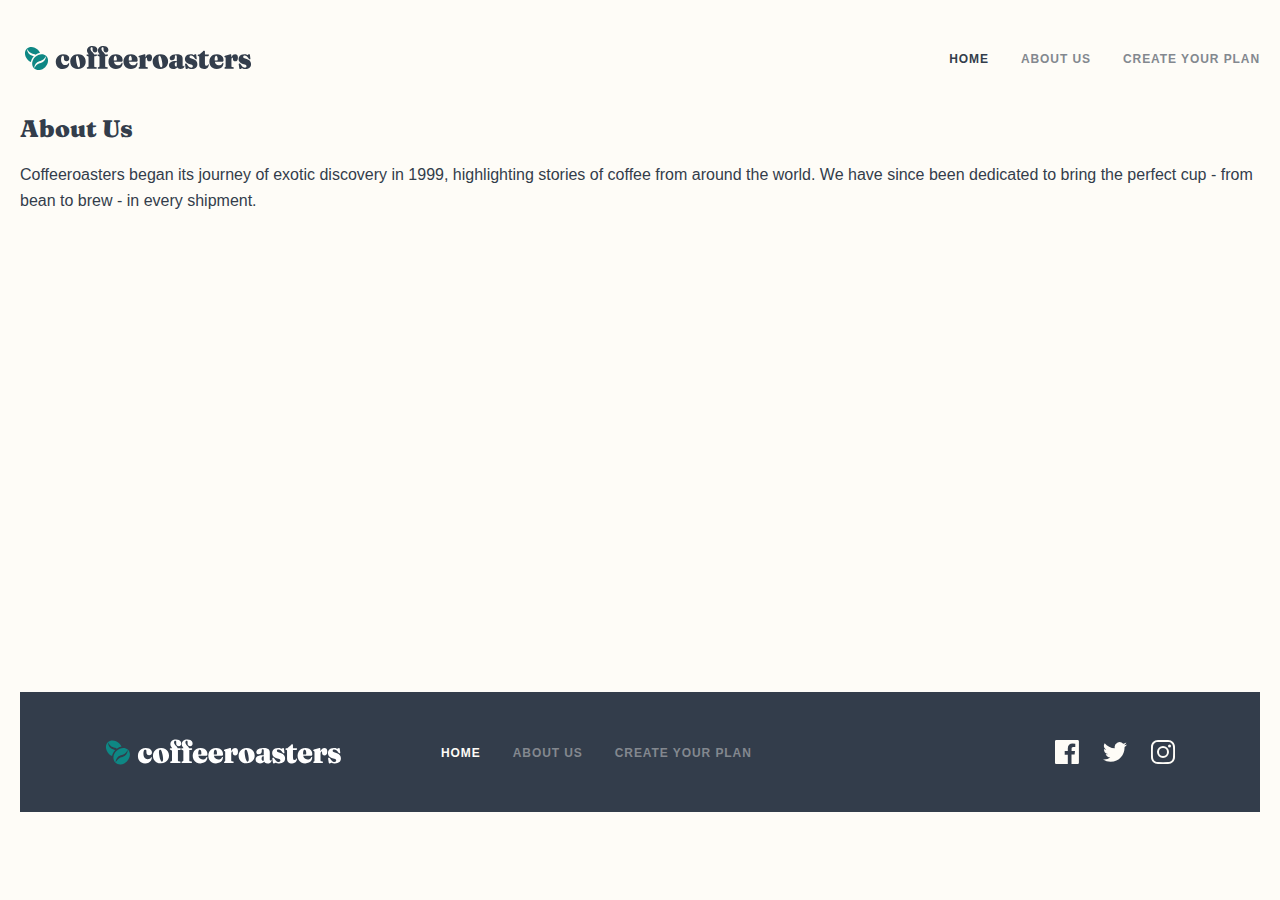
==== about.html @ c058f8f3 "Create about-hero section" ====
<!DOCTYPE html>
<html lang="en">
<head>
    <meta charset="UTF-8">
    <meta http-equiv="X-UA-Compatible" content="IE=edge">
    <meta name="viewport" content="width=device-width, initial-scale=1.0">
    <link rel="stylesheet" href="./css/mian.min.css">
    <title>Coffeeroasters</title>
</head>
<body>
    
    <!-- HEADER -->
    <header class="header">
        <div class="container">
            
            <!-- Logo -->
            <a class="header__logo" href="./index.html">
                <img 
                src="./images/svg/logo/logo.svg" 
                alt=""
                width="236"   
                height="26"
                >
            </a>
            
            <!-- Navbar -->
            <nav class="nav">
                <ul class="nav__list">
                    <li class="nav__item">
                        <a class="nav__link nav__link--active" href="./index.html">
                            Home
                        </a>
                    </li>
                    <li class="nav__item">
                        <a class="nav__link" href="./about.html">
                            About us
                        </a>
                    </li>
                    <li class="nav__item">
                        <a class="nav__link" href="./create.html">
                            Create your plan
                        </a>
                    </li>
                </ul>
            </nav>
            
            <span class="nav__burger"></span>
        </div>
    </header>
    
    <!-- MAIN -->
    <main>

        <!-- ABOUT-HERO -->
        <section class="about-hero">
            <div class="container">
                <div class="about-hero__inner">
                    <h2 class="abdout-hero__heading">About Us</h2>

                    <p class="about-hero__text">
                        Coffeeroasters began its journey of exotic discovery in 1999, highlighting stories of coffee from around the world. We have since been dedicated to bring the perfect cup - from bean to brew - in every shipment.
                    </p>
                </div>
            </div>
        </section>
    </main>
    
    <!-- FOOTER -->
    <footer class="footer">
        <div class="container">
            <div class="footer__inner">
                
                <!-- Logo -->
                <a class="footer__logo" href="./index.html">
                    <img
                    src="./images/svg/logo/footer-logo.svg"
                    alt=""
                    width="236"
                    height="26"
                    >
                </a>
                
                <!-- Navbar -->
                <nav class="nav">
                    <ul class="nav__list">
                        <li class="nav__item">
                            <a class="nav__link nav__link--active" href="./index.html">
                                Home
                            </a>
                        </li>
                        <li class="nav__item">
                            <a class="nav__link" href="./about.html">
                                About us
                            </a>
                        </li>
                        <li class="nav__item">
                            <a class="nav__link" href="./create.html">
                                Create your plan
                            </a>
                        </li>
                    </ul>
                </nav>
                
                <!-- Socials -->
                <ul class="socials">
                    <li class="social">
                        <a class="social__link" target="_blank" href="#">
                            <svg class="social__image" width="24" height="24" fill="none" xmlns="http://www.w3.org/2000/svg">
                                <path d="M22.7 0H1.3C.6 0 0 .6 0 1.3v21.4c0 .7.6 1.3 1.3 1.3h11.5v-9.3H9.7v-3.6h3.1V8.4c0-3 2-4.8 4.7-4.8l2.8.2V7h-2c-1.4 0-1.7.7-1.7 1.8V11H20l-.4 3.6h-3.1V24h6c.8 0 1.4-.6 1.4-1.3V1.3c0-.7-.6-1.3-1.3-1.3Z" fill="currentColor"/>
                            </svg>
                        </a>
                    </li>
                    
                    <li class="social">
                        <a class="social__link" target="_blank" href="#">
                            <svg class="social__image" width="24" height="20" fill="none" xmlns="http://www.w3.org/2000/svg">
                                <path d="M24 2.56c-.88.39-1.83.65-2.83.77A4.93 4.93 0 0 0 23.34.61c-.95.56-2 .97-3.13 1.2a4.92 4.92 0 0 0-8.4 4.48C7.74 6.1 4.1 4.13 1.68 1.15A4.93 4.93 0 0 0 3.2 7.72a4.9 4.9 0 0 1-2.23-.61A4.93 4.93 0 0 0 4.92 12c-.69.19-1.45.23-2.22.08a4.93 4.93 0 0 0 4.6 3.42A9.9 9.9 0 0 1 0 17.54a13.94 13.94 0 0 0 7.55 2.21c9.14 0 14.3-7.72 14-14.64.95-.7 1.79-1.57 2.45-2.55Z" fill="currentColor"/>
                            </svg>
                        </a>
                    </li>
                    
                    <li class="social">
                        <a class="social__link" target="_blank" href="#">
                            <svg class="social__image" width="24" height="24" fill="none" xmlns="http://www.w3.org/2000/svg">
                                <path fill-rule="evenodd" clip-rule="evenodd" d="M12 0H7C3 0 0 3 0 7a84 84 0 0 0 0 10c0 4 3 7 7 7a86 86 0 0 0 10 0c4 0 7-3 7-7a84 84 0 0 0 0-10c0-4-3-7-7-7h-5Zm0 2h5c3 0 5 2 5 5a83 83 0 0 1 0 10c0 3-2 5-5 5a83 83 0 0 1-10 0c-3 0-5-2-5-5A83 83 0 0 1 2 7c0-3 2-5 5-5h5ZM6 12a6 6 0 1 1 12 0 6 6 0 0 1-12 0Zm6 4a4 4 0 1 1 0-8 4 4 0 0 1 0 8Zm5-10a1 1 0 1 1 3 0 1 1 0 0 1-3 0Z" fill="currentColor"/>
                            </svg>
                        </a>
                    </li>
                </ul>
            </div>
        </div>
    </footer>
    
    <script src="./js/main.js"></script>
</body>
</html>
---- css/mian.min.css ----
@font-face{font-family:"Fraunces";font-weight:900;src:url("../fonts/Fraunces/fraunces-v10-latin-900.woff2") format("woff2"),url("../fonts/Fraunces/fraunces-v10-latin-900.woff") format("woff")}@font-face{font-family:"Barlow";font-weight:400;src:url("../fonts/barlow/barlow-v5-latin-regular.woff2") format("woff2"),url("../fonts/barlow/barlow-v5-latin-regular.woff") format("woff")}@font-face{font-family:"Barlow";font-weight:700;src:url("../fonts/barlow/barlow-v5-latin-700.woff2") format("woff2"),url("../fonts/barlow/barlow-v5-latin-700.woff") format("woff")}html{line-height:1.15;-webkit-text-size-adjust:100%}body{margin:0}main{display:block}h1{font-size:2em;margin:0.67em 0}hr{-webkit-box-sizing:content-box;box-sizing:content-box;height:0;overflow:visible}pre{font-family:monospace, monospace;font-size:1em}a{background-color:transparent}abbr[title]{border-bottom:none;text-decoration:underline;-webkit-text-decoration:underline dotted;text-decoration:underline dotted}b,strong{font-weight:bolder}code,kbd,samp{font-family:monospace, monospace;font-size:1em}small{font-size:80%}sub,sup{font-size:75%;line-height:0;position:relative;vertical-align:baseline}sub{bottom:-0.25em}sup{top:-0.5em}img{border-style:none}button,input,optgroup,select,textarea{font-family:inherit;font-size:100%;line-height:1.15;margin:0}button,input{overflow:visible}button,select{text-transform:none}button,[type="button"],[type="reset"],[type="submit"]{-webkit-appearance:button}button::-moz-focus-inner,[type="button"]::-moz-focus-inner,[type="reset"]::-moz-focus-inner,[type="submit"]::-moz-focus-inner{border-style:none;padding:0}button:-moz-focusring,[type="button"]:-moz-focusring,[type="reset"]:-moz-focusring,[type="submit"]:-moz-focusring{outline:1px dotted ButtonText}fieldset{padding:0.35em 0.75em 0.625em}legend{-webkit-box-sizing:border-box;box-sizing:border-box;color:inherit;display:table;max-width:100%;padding:0;white-space:normal}progress{vertical-align:baseline}textarea{overflow:auto}[type="checkbox"],[type="radio"]{-webkit-box-sizing:border-box;box-sizing:border-box;padding:0}[type="number"]::-webkit-inner-spin-button,[type="number"]::-webkit-outer-spin-button{height:auto}[type="search"]{-webkit-appearance:textfield;outline-offset:-2px}[type="search"]::-webkit-search-decoration{-webkit-appearance:none}::-webkit-file-upload-button{-webkit-appearance:button;font:inherit}details{display:block}summary{display:list-item}template{display:none}[hidden]{display:none}html{height:100%;-webkit-box-sizing:border-box;box-sizing:border-box}*,*::before,*::after{-webkit-box-sizing:inherit;box-sizing:inherit;scroll-behavior:smooth}.visually-hidden{position:absolute;width:1px;height:1px;margin:-1px;padding:0;border:0;clip:rect(0 0 0 0);-webkit-clip-path:inset(50%);clip-path:inset(50%);overflow:hidden;white-space:nowrap}body{height:100%;display:-webkit-box;display:-ms-flexbox;display:flex;-webkit-box-orient:vertical;-webkit-box-direction:normal;-ms-flex-direction:column;flex-direction:column;margin:0;padding:0;font-family:"Barlow","Arial",sans-serif;font-size:16px;line-height:26px;color:#333d4b;background-color:#fefcf7}h1,h2,h3,h4,h5,h6{margin-top:0;font-family:"Fraunces","Arial",sans-serif;font-weight:900}p{margin-top:0}ul,ol{list-style:none;margin:0;padding:0}img{display:block;-o-object-fit:contain;object-fit:contain}main{-webkit-box-flex:1;-ms-flex-positive:1;flex-grow:1}@media only screen and (-webkit-min-device-pixel-ratio: 2), only screen and (min--moz-device-pixel-ratio: 2), only screen and (min-device-pixel-ratio: 2), only screen and (min-resolution: 192dpi), only screen and (min-resolution: 2dppx){.hero__inner{background-image:url("../images/jpg/hero/2x/hero-picture@2x.jpg")}}.container{max-width:1320px;width:100%;margin:0 auto;padding:0 20px}.container--small{max-width:1150px}.header .container{display:-webkit-box;display:-ms-flexbox;display:flex;-webkit-box-pack:justify;-ms-flex-pack:justify;justify-content:space-between;-webkit-box-align:center;-ms-flex-align:center;align-items:center;padding:45px 20px}@media only screen and (max-width: 768px){.header .container{padding-top:40px;padding-bottom:53px}}@media only screen and (max-width: 425px){.header .container{padding-top:32px;padding-bottom:40px}}.footer .container{margin-bottom:88px}.footer__inner{display:-webkit-box;display:-ms-flexbox;display:flex;-webkit-box-align:center;-ms-flex-align:center;align-items:center;padding:47px 85px;background-color:#333d4b}.footer__logo{margin-right:100px}.footer .nav{margin-right:auto}.footer .nav .nav__link:hover{color:#fefcf7}.footer .nav .nav__link--active{color:#fefcf7}@media only screen and (max-width: 1050px){.footer__inner{-webkit-box-pack:justify;-ms-flex-pack:justify;justify-content:space-between}.footer__logo{margin-right:0}.footer .nav{margin-right:0}}@media only screen and (max-width: 950px){.footer__inner{padding:47px 30px}.footer .nav__item+.nav__item{margin-left:16px}}@media only screen and (max-width: 768px){.footer .container{margin-bottom:72px}.footer__inner{-webkit-box-orient:vertical;-webkit-box-direction:normal;-ms-flex-direction:column;flex-direction:column;padding:54px 30px}.footer__logo{margin-bottom:32px}.footer .nav{margin-bottom:65px}.footer .nav__item+.nav__item{margin-left:32px}}@media only screen and (max-width: 425px){.footer__logo{margin-bottom:50px}.footer .nav{margin-bottom:50px}.footer .nav__list{-webkit-box-orient:vertical;-webkit-box-direction:normal;-ms-flex-direction:column;flex-direction:column}.footer .nav__item+.nav__item{margin-left:0}.footer .nav__item{padding:12px 0}.footer .nav__item:first-child{padding-top:0}.footer .nav__item:last-child{padding-bottom:0}}.nav__list{display:-webkit-box;display:-ms-flexbox;display:flex;-webkit-box-align:center;-ms-flex-align:center;align-items:center}.nav__item+.nav__item{margin-left:32px}.nav__link{font-family:"Barlow","Arial",sans-serif;text-decoration:none;font-weight:700;font-size:12px;line-height:15px;letter-spacing:0.923077px;text-transform:uppercase;color:#83888f;-webkit-transition:color 0.25s ease;transition:color 0.25s ease}.nav__link:hover{color:#333d4b}.nav__link--active{color:#333d4b}.nav__burger{display:none;width:16px;height:15px;background-image:url("../images/svg/nav-menu.svg");cursor:pointer;z-index:1000}@media only screen and (max-width: 768px){.header .nav__list{position:absolute;top:116px;right:0;bottom:0;left:0;z-index:1;display:-webkit-box;display:-ms-flexbox;display:flex;-webkit-box-orient:vertical;-webkit-box-direction:normal;-ms-flex-direction:column;flex-direction:column;-webkit-box-align:center;-ms-flex-align:center;align-items:center;padding:24px 0px;background:-webkit-gradient(linear, left bottom, left top, from(rgba(254,252,247,0)), color-stop(55.94%, #fefcf7));background:linear-gradient(0deg, rgba(254,252,247,0) 0%, #fefcf7 55.94%);opacity:0;overflow:hidden;visibility:hidden;-webkit-transition:opacity 0.25s ease,overflow 0.25s ease,visibility 0.25s ease;transition:opacity 0.25s ease,overflow 0.25s ease,visibility 0.25s ease}.header .nav__list .nav__item{width:100%;display:block;margin-left:0}.header .nav__list .nav__link{display:block;padding:16px 0;font-family:"Fraunces","Arial",sans-serif;font-size:24px;line-height:32px;text-align:center;-webkit-transition:background-color 0.25s ease,color 0.25s ease;transition:background-color 0.25s ease,color 0.25s ease}.header .nav__list .nav__link:hover{background-color:#0e8784;color:#fefcf7}.header--active .nav__list{opacity:1;overflow:visible;visibility:visible}.nav__burger{display:block}.header--active .nav__burger{background-image:url("../images/svg/x.svg")}}.hero .container{margin-bottom:260px}.hero__inner{padding:117px 85px;background-image:url("../images/jpg/hero/1x/hero-picture.jpg");background-size:1947px 1298px;background-position:left 0 bottom -170px;color:#fefcf7;border-radius:10px}.hero__heading{max-width:495px;width:100%;margin-bottom:32px;font-size:72px;line-height:72px}.hero__text{max-width:445px;width:100%;margin-bottom:56px;opacity:0.8}@media only screen and (max-width: 1150px){.hero__inner{background-position:right -830px bottom -170px}}@media only screen and (max-width: 1050px){.hero .container{margin-bottom:200px}}@media only screen and (max-width: 768px){.hero__inner{padding:104px 58px;background-size:1284px 854px;background-position:right -600px bottom 0}.hero__heading{max-width:330px;margin-bottom:24px;font-size:48px;line-height:48px}.hero__text{max-width:398px;margin-bottom:40px;font-size:15px;line-height:25px}}@media only screen and (max-width: 524px){.hero__inner{position:relative;padding-left:24px;padding-right:24px;z-index:0}.hero__inner::after{position:absolute;content:"";display:block;top:0;right:0;bottom:0;left:0;z-index:-1;background-color:rgba(0,0,0,0.600551);border-radius:inherit}.hero__heading{margin:0 auto;margin-bottom:24px;text-align:center}.hero__text{margin:0 auto;margin-bottom:40px;text-align:center}.hero__link{margin:0 auto}}@media only screen and (max-width: 425px){.hero__heading{max-width:300px;font-size:40px;line-height:40px}.hero__text{max-width:280px}}@media only screen and (max-width: 425px){.hero__heading{font-size:34px;line-height:40px}}.button{display:block;width:217px;padding:15px;text-decoration:none;font-family:"Fraunces","Arial",sans-serif;font-style:normal;font-weight:900;font-size:18px;line-height:25px;text-align:center;white-space:nowrap;overflow:hidden;text-overflow:ellipsis;color:#fefcf7;background-color:#0e8784;border:none;border-radius:6px;cursor:pointer;-webkit-transition:background-color 0.25s ease;transition:background-color 0.25s ease}.button:hover{background-color:#66D2CF}.button:disabled{background-color:#E2DEDB}.products .container{position:relative;margin-bottom:200px}.products__heading{position:absolute;right:0;left:0;top:-80px;z-index:0;display:block;margin-bottom:0;font-size:150px;line-height:1;white-space:nowrap;text-align:center;text-transform:lowercase;background-color:#83888f;background-image:-webkit-gradient(linear, left top, left bottom, color-stop(-100%, rgba(254,252,247,0.0001)), color-stop(95%, #fefcf7));background-image:linear-gradient(180deg, rgba(254,252,247,0.0001) -100%, #fefcf7 95%);-webkit-background-clip:text;-webkit-text-fill-color:transparent}.products__list{position:relative;display:-webkit-box;display:-ms-flexbox;display:flex;-webkit-box-pack:justify;-ms-flex-pack:justify;justify-content:space-between;max-width:1110px;width:100%;margin:0 auto;z-index:1}.product{width:255px;text-align:center}.product__image{margin-bottom:72px}.product__name{margin-bottom:24px;font-size:24px;line-height:32px;text-transform:capitalize}.product__text{margin-bottom:0}@media only screen and (max-width: 1100px){.products__heading{font-size:120px}}@media only screen and (max-width: 1050px){.products .container{margin-bottom:150px}.products__heading{top:-50px;font-size:96px}.products__list{-webkit-box-orient:vertical;-webkit-box-direction:normal;-ms-flex-direction:column;flex-direction:column}.product{display:-webkit-box;display:-ms-flexbox;display:flex;-webkit-box-pack:center;-ms-flex-pack:center;justify-content:center;-webkit-box-align:center;-ms-flex-align:center;align-items:center;min-width:100%;margin-bottom:32px}.product:last-child{margin-bottom:0}.product__image{margin-right:24px;margin-bottom:0}.product__info{max-width:282px;text-align:left}.product__name{font-size:24px;line-height:32px}.product__text{font-size:15px;line-height:25px}}@media only screen and (max-width: 768px){.products__heading{font-size:96px}}@media only screen and (max-width: 700px){.products__heading{font-size:72px}.product__image{margin-right:0}}@media only screen and (max-width: 550px){.products .container{margin-bottom:120px}.products__heading{font-size:56px}.product{-webkit-box-orient:vertical;-webkit-box-direction:normal;-ms-flex-direction:column;flex-direction:column;margin-bottom:48px}.product__image{width:200px;height:150px;margin-bottom:24px}.product__info{text-align:center}}@media only screen and (max-width: 425px){.products__heading{top:-70px;font-size:40px}}.discovery .container{position:relative;padding-bottom:150px;margin-bottom:200px}.discovery__inner{padding:100px;padding-bottom:317px;text-align:center;color:#fefcf7;background-color:#333d4b;border-radius:10px}.discovery__heading{margin-bottom:32px}.discovery__text{max-width:540px;width:100%;margin:0 auto;margin-bottom:0}.discovery__list{position:absolute;bottom:0%;right:50%;-webkit-transform:translateX(50%);transform:translateX(50%);display:-webkit-box;display:-ms-flexbox;display:flex;-webkit-box-pack:justify;-ms-flex-pack:justify;justify-content:space-between;max-width:1110px;width:100%}.discovery__item{max-width:350px;width:100%;padding:48px;padding-top:72px;text-align:center;color:#fefcf7;background-color:#0e8784;border-radius:8px}.discovery__item__title{margin-bottom:24px;font-size:24px;line-height:32px;white-space:nowrap}.discovery__item__text{margin-bottom:0}.discovery__item::before{content:"";display:block;margin:0 auto;margin-bottom:56px;width:72px;height:72px;background-image:url("../images/svg/discovery/discovery-1.svg");background-repeat:no-repeat;background-size:contain;background-position:center}.discovery__item:nth-child(2)::before{background-image:url("../images/svg/discovery/discovery-2.svg")}.discovery__item:nth-child(3)::before{background-image:url("../images/svg/discovery/discovery-3.svg")}@media only screen and (max-width: 1210px){.discovery__list{max-width:1170px;padding:0 30px}.discovery__item+.discovery__item{margin-left:10px}}@media only screen and (max-width: 998px){.discovery__item{padding-right:24px;padding-left:24px}}@media only screen and (max-width: 861px){.discovery .container{padding-bottom:290px;margin-bottom:150px}.discovery__inner{padding:54px 74px;padding-bottom:370px}.discovery__list{-webkit-box-orient:vertical;-webkit-box-direction:normal;-ms-flex-direction:column;flex-direction:column;max-width:668px;padding:0 44px}.discovery__item{display:-webkit-box;display:-ms-flexbox;display:flex;-webkit-box-pack:justify;-ms-flex-pack:justify;justify-content:space-between;-webkit-box-align:center;-ms-flex-align:center;align-items:center;max-width:100%;padding:41px 70px}.discovery__item::before{min-width:56px;max-width:56px;min-height:56px;max-height:56px;margin:0;margin-right:24px}.discovery__item__title{margin-bottom:16px;text-align:left}.discovery__item__text{max-width:350px;width:100%;font-size:15px;text-align:left;line-height:25px}.discovery__item+.discovery__item{margin-top:24px;margin-left:0}}@media only screen and (max-width: 610px){.discovery__item{padding-left:40px;padding-right:40px}}@media only screen and (max-width: 550px){.discovery .container{padding-bottom:597px;margin-bottom:120px}.discovery__inner{padding:64px 24px;padding-bottom:661px}.discovery__item{-webkit-box-orient:vertical;-webkit-box-direction:normal;-ms-flex-direction:column;flex-direction:column;padding:72px 20px;padding-bottom:51px}.discovery__item::before{min-width:72px;max-width:72px;min-height:72px;max-height:72px;margin:0;margin-bottom:56px}.discovery__item__title{text-align:center;margin-bottom:24px}.discovery__item__text{max-width:255px;text-align:center}}@media only screen and (max-width: 350px){.discovery .container{padding-bottom:593px}.discovery__list{padding:0 40px}.discovery__item{padding-left:10px;padding-right:10px}.discovery__item+.discovery__item{margin-top:20px}}.steps .container{margin-bottom:200px}.steps__heading{margin-bottom:95px;font-size:24px;line-height:32px;color:#83888f}.steps__list{display:-ms-grid;display:grid;-ms-grid-columns:(1fr)[3];grid-template-columns:repeat(3, 1fr);margin-bottom:64px}.step{position:relative;padding-top:82px;padding-right:24px}.step::after{content:"";position:absolute;top:0;left:0;-webkit-transform:translateY(-50%);transform:translateY(-50%);display:block;width:32px;height:32px;border:2px solid #0e8784;border-radius:50%;background-color:#fefcf7}.step::before{content:"";position:absolute;top:0;left:16px;-webkit-transform:translateY(-50%);transform:translateY(-50%);display:block;width:100%;height:2px;background-color:#fdd6ba}.step:last-child::before{content:none}.step__heading{max-width:255px;margin-bottom:42px}.step__heading__count{display:block;margin-bottom:38px;font-size:72px;line-height:72px;color:#fdd6ba}.step__heading__text{display:block;margin-bottom:42px;font-size:32px;line-height:36px}.step__text{max-width:285px;margin-bottom:0}@media only screen and (max-width: 900px){.step__heading{margin-bottom:40px}.step__heading__text{max-width:225px;font-size:28px;line-height:32px}.step__text{font-size:15px;line-height:25px}}@media only screen and (max-width: 768px){.steps .container{margin-bottom:150px}.steps__list{margin-bottom:44px}}@media only screen and (max-width: 590px){.steps .container{margin-bottom:120px}.steps__heading{margin-bottom:80px;text-align:center}.steps__list{-ms-grid-columns:none;grid-template-columns:none;margin-bottom:80px}.step{max-width:330px;margin:0 auto;padding:0;text-align:center}.step::before{content:none}.step::after{content:none}.step+.step{margin-top:56px}.step__heading{margin:0 auto;margin-bottom:24px}.step__heading__count{margin-bottom:24px}.step__heading__text{max-width:none;margin:0 auto}.step__text{max-width:none}.steps__link{margin:0 auto}}.socials{display:-webkit-box;display:-ms-flexbox;display:flex;-webkit-box-align:center;-ms-flex-align:center;align-items:center}.social+.social{margin-left:24px}.social__link{color:#fefcf7;-webkit-transition:color 0.25s ease;transition:color 0.25s ease}.social__link:hover{color:#fdd6ba}.social__image{display:block}
/*# sourceMappingURL=mian.min.css.map */
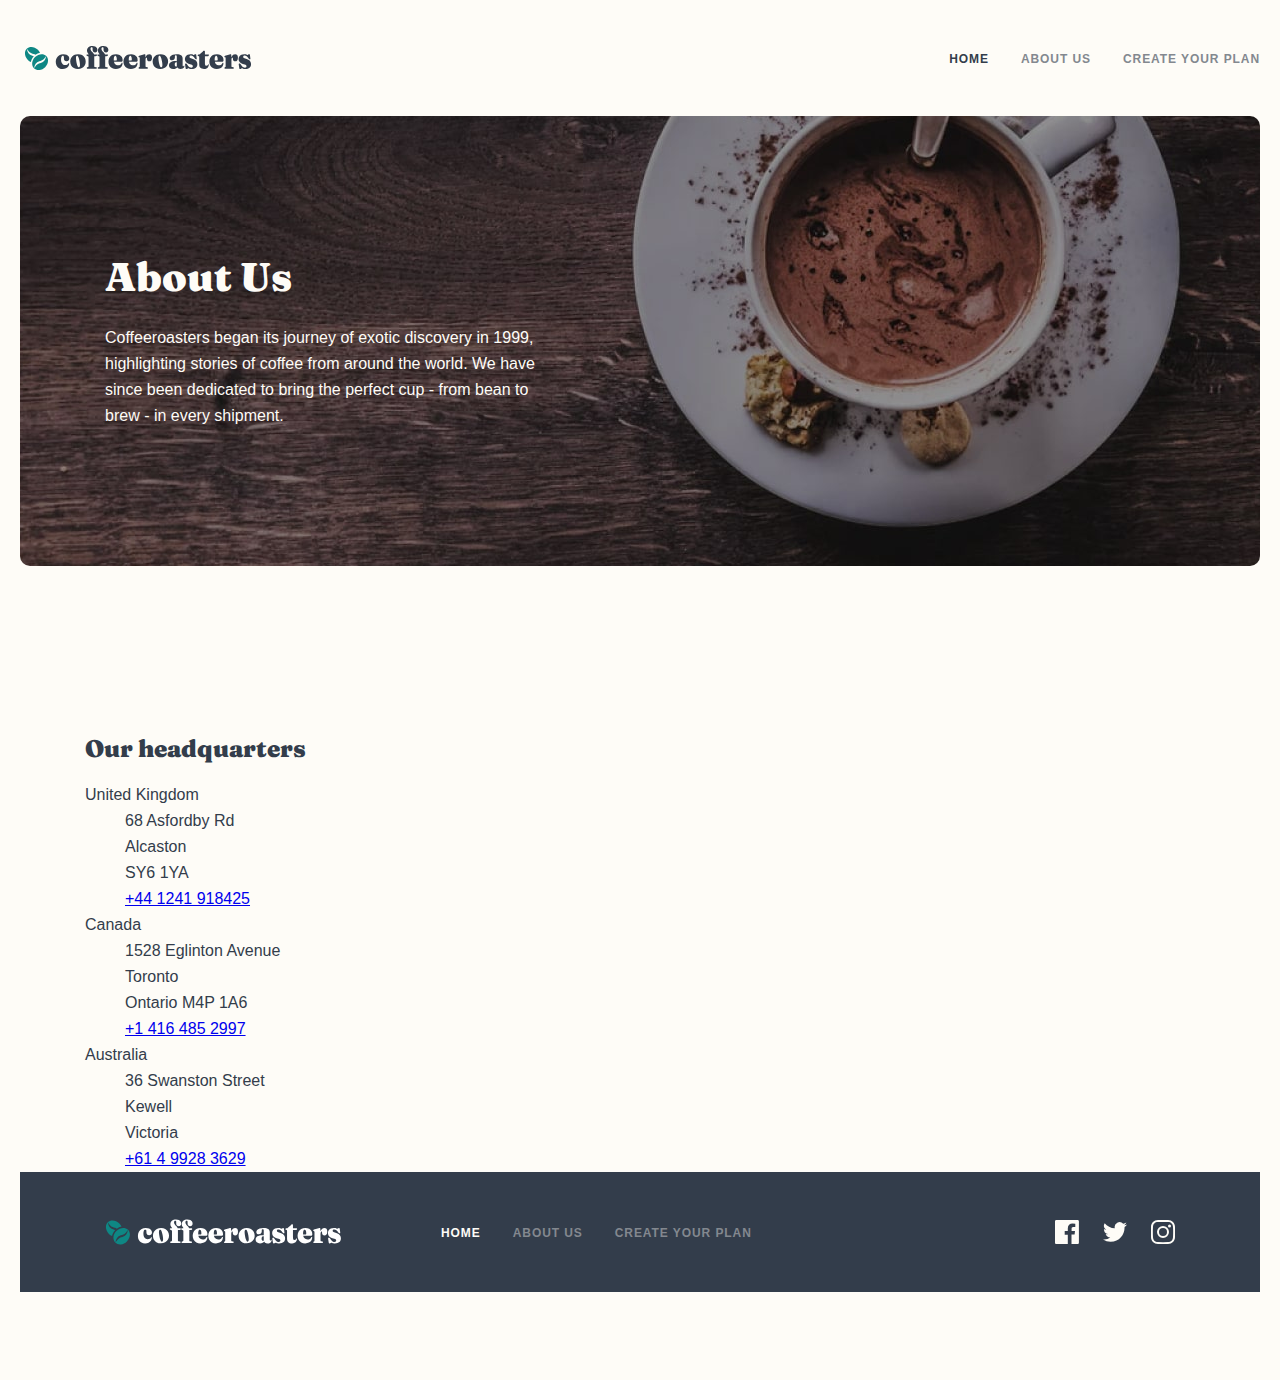
==== commit 43e95409: "Create countries section" ====
--- a/about.html
+++ b/about.html
@@ -50,17 +50,56 @@
     
     <!-- MAIN -->
     <main>
-
+        
         <!-- ABOUT-HERO -->
         <section class="about-hero">
             <div class="container">
                 <div class="about-hero__inner">
                     <h2 class="abdout-hero__heading">About Us</h2>
-
+                    
                     <p class="about-hero__text">
                         Coffeeroasters began its journey of exotic discovery in 1999, highlighting stories of coffee from around the world. We have since been dedicated to bring the perfect cup - from bean to brew - in every shipment.
                     </p>
                 </div>
+            </div>
+        </section>
+        
+        <!-- COUNTRIES -->
+        <section class="countries">
+            <div class="container container--small">
+                <h2 class="countries__heading">Our headquarters</h2>
+                
+                <ul class="countries__list">
+                    <li class="country">
+                        <dl class="country__list">
+                            <dt class="country__name">United Kingdom</dt>
+                            <dd class="country__info">68  Asfordby Rd</dd>
+                            <dd class="country__info">Alcaston</dd>
+                            <dd class="country__info">SY6 1YA</dd>
+                            <dd class="country__info"><a href="tel:+441241918425">+44 1241 918425</a></dd>
+                        </dl>
+                    </li>
+                    
+                    <li class="country">
+                        <dl class="country__list">
+                            <dt class="country__name">Canada</dt>
+                            <dd class="country__info">1528  Eglinton Avenue</dd>
+                            <dd class="country__info">Toronto</dd>
+                            <dd class="country__info">Ontario M4P 1A6</dd>
+                            <dd class="country__info"><a href="tel:+14164852997">+1 416 485 2997</a></dd>
+                        </dl>
+                    </li>
+                    
+                    <li class="country">
+                        <dl class="country__list">
+                            <dt class="country__name">Australia</dt>
+                            <dd class="country__info">36 Swanston Street</dd>
+                            <dd class="country__info">Kewell</dd>
+                            <dd class="country__info">Victoria</dd>
+                            <dd class="country__info"><a href="tel:+61499283629">+61 4 9928 3629</a></dd>
+                        </dl>
+                    </li>
+                </ul>
             </div>
         </section>
     </main>
--- a/css/mian.min.css
+++ b/css/mian.min.css
@@ -1,2 +1,2 @@
-@font-face{font-family:"Fraunces";font-weight:900;src:url("../fonts/Fraunces/fraunces-v10-latin-900.woff2") format("woff2"),url("../fonts/Fraunces/fraunces-v10-latin-900.woff") format("woff")}@font-face{font-family:"Barlow";font-weight:400;src:url("../fonts/barlow/barlow-v5-latin-regular.woff2") format("woff2"),url("../fonts/barlow/barlow-v5-latin-regular.woff") format("woff")}@font-face{font-family:"Barlow";font-weight:700;src:url("../fonts/barlow/barlow-v5-latin-700.woff2") format("woff2"),url("../fonts/barlow/barlow-v5-latin-700.woff") format("woff")}html{line-height:1.15;-webkit-text-size-adjust:100%}body{margin:0}main{display:block}h1{font-size:2em;margin:0.67em 0}hr{-webkit-box-sizing:content-box;box-sizing:content-box;height:0;overflow:visible}pre{font-family:monospace, monospace;font-size:1em}a{background-color:transparent}abbr[title]{border-bottom:none;text-decoration:underline;-webkit-text-decoration:underline dotted;text-decoration:underline dotted}b,strong{font-weight:bolder}code,kbd,samp{font-family:monospace, monospace;font-size:1em}small{font-size:80%}sub,sup{font-size:75%;line-height:0;position:relative;vertical-align:baseline}sub{bottom:-0.25em}sup{top:-0.5em}img{border-style:none}button,input,optgroup,select,textarea{font-family:inherit;font-size:100%;line-height:1.15;margin:0}button,input{overflow:visible}button,select{text-transform:none}button,[type="button"],[type="reset"],[type="submit"]{-webkit-appearance:button}button::-moz-focus-inner,[type="button"]::-moz-focus-inner,[type="reset"]::-moz-focus-inner,[type="submit"]::-moz-focus-inner{border-style:none;padding:0}button:-moz-focusring,[type="button"]:-moz-focusring,[type="reset"]:-moz-focusring,[type="submit"]:-moz-focusring{outline:1px dotted ButtonText}fieldset{padding:0.35em 0.75em 0.625em}legend{-webkit-box-sizing:border-box;box-sizing:border-box;color:inherit;display:table;max-width:100%;padding:0;white-space:normal}progress{vertical-align:baseline}textarea{overflow:auto}[type="checkbox"],[type="radio"]{-webkit-box-sizing:border-box;box-sizing:border-box;padding:0}[type="number"]::-webkit-inner-spin-button,[type="number"]::-webkit-outer-spin-button{height:auto}[type="search"]{-webkit-appearance:textfield;outline-offset:-2px}[type="search"]::-webkit-search-decoration{-webkit-appearance:none}::-webkit-file-upload-button{-webkit-appearance:button;font:inherit}details{display:block}summary{display:list-item}template{display:none}[hidden]{display:none}html{height:100%;-webkit-box-sizing:border-box;box-sizing:border-box}*,*::before,*::after{-webkit-box-sizing:inherit;box-sizing:inherit;scroll-behavior:smooth}.visually-hidden{position:absolute;width:1px;height:1px;margin:-1px;padding:0;border:0;clip:rect(0 0 0 0);-webkit-clip-path:inset(50%);clip-path:inset(50%);overflow:hidden;white-space:nowrap}body{height:100%;display:-webkit-box;display:-ms-flexbox;display:flex;-webkit-box-orient:vertical;-webkit-box-direction:normal;-ms-flex-direction:column;flex-direction:column;margin:0;padding:0;font-family:"Barlow","Arial",sans-serif;font-size:16px;line-height:26px;color:#333d4b;background-color:#fefcf7}h1,h2,h3,h4,h5,h6{margin-top:0;font-family:"Fraunces","Arial",sans-serif;font-weight:900}p{margin-top:0}ul,ol{list-style:none;margin:0;padding:0}img{display:block;-o-object-fit:contain;object-fit:contain}main{-webkit-box-flex:1;-ms-flex-positive:1;flex-grow:1}@media only screen and (-webkit-min-device-pixel-ratio: 2), only screen and (min--moz-device-pixel-ratio: 2), only screen and (min-device-pixel-ratio: 2), only screen and (min-resolution: 192dpi), only screen and (min-resolution: 2dppx){.hero__inner{background-image:url("../images/jpg/hero/2x/hero-picture@2x.jpg")}}.container{max-width:1320px;width:100%;margin:0 auto;padding:0 20px}.container--small{max-width:1150px}.header .container{display:-webkit-box;display:-ms-flexbox;display:flex;-webkit-box-pack:justify;-ms-flex-pack:justify;justify-content:space-between;-webkit-box-align:center;-ms-flex-align:center;align-items:center;padding:45px 20px}@media only screen and (max-width: 768px){.header .container{padding-top:40px;padding-bottom:53px}}@media only screen and (max-width: 425px){.header .container{padding-top:32px;padding-bottom:40px}}.footer .container{margin-bottom:88px}.footer__inner{display:-webkit-box;display:-ms-flexbox;display:flex;-webkit-box-align:center;-ms-flex-align:center;align-items:center;padding:47px 85px;background-color:#333d4b}.footer__logo{margin-right:100px}.footer .nav{margin-right:auto}.footer .nav .nav__link:hover{color:#fefcf7}.footer .nav .nav__link--active{color:#fefcf7}@media only screen and (max-width: 1050px){.footer__inner{-webkit-box-pack:justify;-ms-flex-pack:justify;justify-content:space-between}.footer__logo{margin-right:0}.footer .nav{margin-right:0}}@media only screen and (max-width: 950px){.footer__inner{padding:47px 30px}.footer .nav__item+.nav__item{margin-left:16px}}@media only screen and (max-width: 768px){.footer .container{margin-bottom:72px}.footer__inner{-webkit-box-orient:vertical;-webkit-box-direction:normal;-ms-flex-direction:column;flex-direction:column;padding:54px 30px}.footer__logo{margin-bottom:32px}.footer .nav{margin-bottom:65px}.footer .nav__item+.nav__item{margin-left:32px}}@media only screen and (max-width: 425px){.footer__logo{margin-bottom:50px}.footer .nav{margin-bottom:50px}.footer .nav__list{-webkit-box-orient:vertical;-webkit-box-direction:normal;-ms-flex-direction:column;flex-direction:column}.footer .nav__item+.nav__item{margin-left:0}.footer .nav__item{padding:12px 0}.footer .nav__item:first-child{padding-top:0}.footer .nav__item:last-child{padding-bottom:0}}.nav__list{display:-webkit-box;display:-ms-flexbox;display:flex;-webkit-box-align:center;-ms-flex-align:center;align-items:center}.nav__item+.nav__item{margin-left:32px}.nav__link{font-family:"Barlow","Arial",sans-serif;text-decoration:none;font-weight:700;font-size:12px;line-height:15px;letter-spacing:0.923077px;text-transform:uppercase;color:#83888f;-webkit-transition:color 0.25s ease;transition:color 0.25s ease}.nav__link:hover{color:#333d4b}.nav__link--active{color:#333d4b}.nav__burger{display:none;width:16px;height:15px;background-image:url("../images/svg/nav-menu.svg");cursor:pointer;z-index:1000}@media only screen and (max-width: 768px){.header .nav__list{position:absolute;top:116px;right:0;bottom:0;left:0;z-index:1;display:-webkit-box;display:-ms-flexbox;display:flex;-webkit-box-orient:vertical;-webkit-box-direction:normal;-ms-flex-direction:column;flex-direction:column;-webkit-box-align:center;-ms-flex-align:center;align-items:center;padding:24px 0px;background:-webkit-gradient(linear, left bottom, left top, from(rgba(254,252,247,0)), color-stop(55.94%, #fefcf7));background:linear-gradient(0deg, rgba(254,252,247,0) 0%, #fefcf7 55.94%);opacity:0;overflow:hidden;visibility:hidden;-webkit-transition:opacity 0.25s ease,overflow 0.25s ease,visibility 0.25s ease;transition:opacity 0.25s ease,overflow 0.25s ease,visibility 0.25s ease}.header .nav__list .nav__item{width:100%;display:block;margin-left:0}.header .nav__list .nav__link{display:block;padding:16px 0;font-family:"Fraunces","Arial",sans-serif;font-size:24px;line-height:32px;text-align:center;-webkit-transition:background-color 0.25s ease,color 0.25s ease;transition:background-color 0.25s ease,color 0.25s ease}.header .nav__list .nav__link:hover{background-color:#0e8784;color:#fefcf7}.header--active .nav__list{opacity:1;overflow:visible;visibility:visible}.nav__burger{display:block}.header--active .nav__burger{background-image:url("../images/svg/x.svg")}}.hero .container{margin-bottom:260px}.hero__inner{padding:117px 85px;background-image:url("../images/jpg/hero/1x/hero-picture.jpg");background-size:1947px 1298px;background-position:left 0 bottom -170px;color:#fefcf7;border-radius:10px}.hero__heading{max-width:495px;width:100%;margin-bottom:32px;font-size:72px;line-height:72px}.hero__text{max-width:445px;width:100%;margin-bottom:56px;opacity:0.8}@media only screen and (max-width: 1150px){.hero__inner{background-position:right -830px bottom -170px}}@media only screen and (max-width: 1050px){.hero .container{margin-bottom:200px}}@media only screen and (max-width: 768px){.hero__inner{padding:104px 58px;background-size:1284px 854px;background-position:right -600px bottom 0}.hero__heading{max-width:330px;margin-bottom:24px;font-size:48px;line-height:48px}.hero__text{max-width:398px;margin-bottom:40px;font-size:15px;line-height:25px}}@media only screen and (max-width: 524px){.hero__inner{position:relative;padding-left:24px;padding-right:24px;z-index:0}.hero__inner::after{position:absolute;content:"";display:block;top:0;right:0;bottom:0;left:0;z-index:-1;background-color:rgba(0,0,0,0.600551);border-radius:inherit}.hero__heading{margin:0 auto;margin-bottom:24px;text-align:center}.hero__text{margin:0 auto;margin-bottom:40px;text-align:center}.hero__link{margin:0 auto}}@media only screen and (max-width: 425px){.hero__heading{max-width:300px;font-size:40px;line-height:40px}.hero__text{max-width:280px}}@media only screen and (max-width: 425px){.hero__heading{font-size:34px;line-height:40px}}.button{display:block;width:217px;padding:15px;text-decoration:none;font-family:"Fraunces","Arial",sans-serif;font-style:normal;font-weight:900;font-size:18px;line-height:25px;text-align:center;white-space:nowrap;overflow:hidden;text-overflow:ellipsis;color:#fefcf7;background-color:#0e8784;border:none;border-radius:6px;cursor:pointer;-webkit-transition:background-color 0.25s ease;transition:background-color 0.25s ease}.button:hover{background-color:#66D2CF}.button:disabled{background-color:#E2DEDB}.products .container{position:relative;margin-bottom:200px}.products__heading{position:absolute;right:0;left:0;top:-80px;z-index:0;display:block;margin-bottom:0;font-size:150px;line-height:1;white-space:nowrap;text-align:center;text-transform:lowercase;background-color:#83888f;background-image:-webkit-gradient(linear, left top, left bottom, color-stop(-100%, rgba(254,252,247,0.0001)), color-stop(95%, #fefcf7));background-image:linear-gradient(180deg, rgba(254,252,247,0.0001) -100%, #fefcf7 95%);-webkit-background-clip:text;-webkit-text-fill-color:transparent}.products__list{position:relative;display:-webkit-box;display:-ms-flexbox;display:flex;-webkit-box-pack:justify;-ms-flex-pack:justify;justify-content:space-between;max-width:1110px;width:100%;margin:0 auto;z-index:1}.product{width:255px;text-align:center}.product__image{margin-bottom:72px}.product__name{margin-bottom:24px;font-size:24px;line-height:32px;text-transform:capitalize}.product__text{margin-bottom:0}@media only screen and (max-width: 1100px){.products__heading{font-size:120px}}@media only screen and (max-width: 1050px){.products .container{margin-bottom:150px}.products__heading{top:-50px;font-size:96px}.products__list{-webkit-box-orient:vertical;-webkit-box-direction:normal;-ms-flex-direction:column;flex-direction:column}.product{display:-webkit-box;display:-ms-flexbox;display:flex;-webkit-box-pack:center;-ms-flex-pack:center;justify-content:center;-webkit-box-align:center;-ms-flex-align:center;align-items:center;min-width:100%;margin-bottom:32px}.product:last-child{margin-bottom:0}.product__image{margin-right:24px;margin-bottom:0}.product__info{max-width:282px;text-align:left}.product__name{font-size:24px;line-height:32px}.product__text{font-size:15px;line-height:25px}}@media only screen and (max-width: 768px){.products__heading{font-size:96px}}@media only screen and (max-width: 700px){.products__heading{font-size:72px}.product__image{margin-right:0}}@media only screen and (max-width: 550px){.products .container{margin-bottom:120px}.products__heading{font-size:56px}.product{-webkit-box-orient:vertical;-webkit-box-direction:normal;-ms-flex-direction:column;flex-direction:column;margin-bottom:48px}.product__image{width:200px;height:150px;margin-bottom:24px}.product__info{text-align:center}}@media only screen and (max-width: 425px){.products__heading{top:-70px;font-size:40px}}.discovery .container{position:relative;padding-bottom:150px;margin-bottom:200px}.discovery__inner{padding:100px;padding-bottom:317px;text-align:center;color:#fefcf7;background-color:#333d4b;border-radius:10px}.discovery__heading{margin-bottom:32px}.discovery__text{max-width:540px;width:100%;margin:0 auto;margin-bottom:0}.discovery__list{position:absolute;bottom:0%;right:50%;-webkit-transform:translateX(50%);transform:translateX(50%);display:-webkit-box;display:-ms-flexbox;display:flex;-webkit-box-pack:justify;-ms-flex-pack:justify;justify-content:space-between;max-width:1110px;width:100%}.discovery__item{max-width:350px;width:100%;padding:48px;padding-top:72px;text-align:center;color:#fefcf7;background-color:#0e8784;border-radius:8px}.discovery__item__title{margin-bottom:24px;font-size:24px;line-height:32px;white-space:nowrap}.discovery__item__text{margin-bottom:0}.discovery__item::before{content:"";display:block;margin:0 auto;margin-bottom:56px;width:72px;height:72px;background-image:url("../images/svg/discovery/discovery-1.svg");background-repeat:no-repeat;background-size:contain;background-position:center}.discovery__item:nth-child(2)::before{background-image:url("../images/svg/discovery/discovery-2.svg")}.discovery__item:nth-child(3)::before{background-image:url("../images/svg/discovery/discovery-3.svg")}@media only screen and (max-width: 1210px){.discovery__list{max-width:1170px;padding:0 30px}.discovery__item+.discovery__item{margin-left:10px}}@media only screen and (max-width: 998px){.discovery__item{padding-right:24px;padding-left:24px}}@media only screen and (max-width: 861px){.discovery .container{padding-bottom:290px;margin-bottom:150px}.discovery__inner{padding:54px 74px;padding-bottom:370px}.discovery__list{-webkit-box-orient:vertical;-webkit-box-direction:normal;-ms-flex-direction:column;flex-direction:column;max-width:668px;padding:0 44px}.discovery__item{display:-webkit-box;display:-ms-flexbox;display:flex;-webkit-box-pack:justify;-ms-flex-pack:justify;justify-content:space-between;-webkit-box-align:center;-ms-flex-align:center;align-items:center;max-width:100%;padding:41px 70px}.discovery__item::before{min-width:56px;max-width:56px;min-height:56px;max-height:56px;margin:0;margin-right:24px}.discovery__item__title{margin-bottom:16px;text-align:left}.discovery__item__text{max-width:350px;width:100%;font-size:15px;text-align:left;line-height:25px}.discovery__item+.discovery__item{margin-top:24px;margin-left:0}}@media only screen and (max-width: 610px){.discovery__item{padding-left:40px;padding-right:40px}}@media only screen and (max-width: 550px){.discovery .container{padding-bottom:597px;margin-bottom:120px}.discovery__inner{padding:64px 24px;padding-bottom:661px}.discovery__item{-webkit-box-orient:vertical;-webkit-box-direction:normal;-ms-flex-direction:column;flex-direction:column;padding:72px 20px;padding-bottom:51px}.discovery__item::before{min-width:72px;max-width:72px;min-height:72px;max-height:72px;margin:0;margin-bottom:56px}.discovery__item__title{text-align:center;margin-bottom:24px}.discovery__item__text{max-width:255px;text-align:center}}@media only screen and (max-width: 350px){.discovery .container{padding-bottom:593px}.discovery__list{padding:0 40px}.discovery__item{padding-left:10px;padding-right:10px}.discovery__item+.discovery__item{margin-top:20px}}.steps .container{margin-bottom:200px}.steps__heading{margin-bottom:95px;font-size:24px;line-height:32px;color:#83888f}.steps__list{display:-ms-grid;display:grid;-ms-grid-columns:(1fr)[3];grid-template-columns:repeat(3, 1fr);margin-bottom:64px}.step{position:relative;padding-top:82px;padding-right:24px}.step::after{content:"";position:absolute;top:0;left:0;-webkit-transform:translateY(-50%);transform:translateY(-50%);display:block;width:32px;height:32px;border:2px solid #0e8784;border-radius:50%;background-color:#fefcf7}.step::before{content:"";position:absolute;top:0;left:16px;-webkit-transform:translateY(-50%);transform:translateY(-50%);display:block;width:100%;height:2px;background-color:#fdd6ba}.step:last-child::before{content:none}.step__heading{max-width:255px;margin-bottom:42px}.step__heading__count{display:block;margin-bottom:38px;font-size:72px;line-height:72px;color:#fdd6ba}.step__heading__text{display:block;margin-bottom:42px;font-size:32px;line-height:36px}.step__text{max-width:285px;margin-bottom:0}@media only screen and (max-width: 900px){.step__heading{margin-bottom:40px}.step__heading__text{max-width:225px;font-size:28px;line-height:32px}.step__text{font-size:15px;line-height:25px}}@media only screen and (max-width: 768px){.steps .container{margin-bottom:150px}.steps__list{margin-bottom:44px}}@media only screen and (max-width: 590px){.steps .container{margin-bottom:120px}.steps__heading{margin-bottom:80px;text-align:center}.steps__list{-ms-grid-columns:none;grid-template-columns:none;margin-bottom:80px}.step{max-width:330px;margin:0 auto;padding:0;text-align:center}.step::before{content:none}.step::after{content:none}.step+.step{margin-top:56px}.step__heading{margin:0 auto;margin-bottom:24px}.step__heading__count{margin-bottom:24px}.step__heading__text{max-width:none;margin:0 auto}.step__text{max-width:none}.steps__link{margin:0 auto}}.socials{display:-webkit-box;display:-ms-flexbox;display:flex;-webkit-box-align:center;-ms-flex-align:center;align-items:center}.social+.social{margin-left:24px}.social__link{color:#fefcf7;-webkit-transition:color 0.25s ease;transition:color 0.25s ease}.social__link:hover{color:#fdd6ba}.social__image{display:block}
+@font-face{font-family:"Fraunces";font-weight:900;src:url("../fonts/Fraunces/fraunces-v10-latin-900.woff2") format("woff2"),url("../fonts/Fraunces/fraunces-v10-latin-900.woff") format("woff")}@font-face{font-family:"Barlow";font-weight:400;src:url("../fonts/barlow/barlow-v5-latin-regular.woff2") format("woff2"),url("../fonts/barlow/barlow-v5-latin-regular.woff") format("woff")}@font-face{font-family:"Barlow";font-weight:700;src:url("../fonts/barlow/barlow-v5-latin-700.woff2") format("woff2"),url("../fonts/barlow/barlow-v5-latin-700.woff") format("woff")}html{line-height:1.15;-webkit-text-size-adjust:100%}body{margin:0}main{display:block}h1{font-size:2em;margin:0.67em 0}hr{-webkit-box-sizing:content-box;box-sizing:content-box;height:0;overflow:visible}pre{font-family:monospace, monospace;font-size:1em}a{background-color:transparent}abbr[title]{border-bottom:none;text-decoration:underline;-webkit-text-decoration:underline dotted;text-decoration:underline dotted}b,strong{font-weight:bolder}code,kbd,samp{font-family:monospace, monospace;font-size:1em}small{font-size:80%}sub,sup{font-size:75%;line-height:0;position:relative;vertical-align:baseline}sub{bottom:-0.25em}sup{top:-0.5em}img{border-style:none}button,input,optgroup,select,textarea{font-family:inherit;font-size:100%;line-height:1.15;margin:0}button,input{overflow:visible}button,select{text-transform:none}button,[type="button"],[type="reset"],[type="submit"]{-webkit-appearance:button}button::-moz-focus-inner,[type="button"]::-moz-focus-inner,[type="reset"]::-moz-focus-inner,[type="submit"]::-moz-focus-inner{border-style:none;padding:0}button:-moz-focusring,[type="button"]:-moz-focusring,[type="reset"]:-moz-focusring,[type="submit"]:-moz-focusring{outline:1px dotted ButtonText}fieldset{padding:0.35em 0.75em 0.625em}legend{-webkit-box-sizing:border-box;box-sizing:border-box;color:inherit;display:table;max-width:100%;padding:0;white-space:normal}progress{vertical-align:baseline}textarea{overflow:auto}[type="checkbox"],[type="radio"]{-webkit-box-sizing:border-box;box-sizing:border-box;padding:0}[type="number"]::-webkit-inner-spin-button,[type="number"]::-webkit-outer-spin-button{height:auto}[type="search"]{-webkit-appearance:textfield;outline-offset:-2px}[type="search"]::-webkit-search-decoration{-webkit-appearance:none}::-webkit-file-upload-button{-webkit-appearance:button;font:inherit}details{display:block}summary{display:list-item}template{display:none}[hidden]{display:none}html{height:100%;-webkit-box-sizing:border-box;box-sizing:border-box}*,*::before,*::after{-webkit-box-sizing:inherit;box-sizing:inherit;scroll-behavior:smooth}.visually-hidden{position:absolute;width:1px;height:1px;margin:-1px;padding:0;border:0;clip:rect(0 0 0 0);-webkit-clip-path:inset(50%);clip-path:inset(50%);overflow:hidden;white-space:nowrap}body{height:100%;display:-webkit-box;display:-ms-flexbox;display:flex;-webkit-box-orient:vertical;-webkit-box-direction:normal;-ms-flex-direction:column;flex-direction:column;margin:0;padding:0;font-family:"Barlow","Arial",sans-serif;font-size:16px;line-height:26px;color:#333d4b;background-color:#fefcf7}h1,h2,h3,h4,h5,h6{margin-top:0;font-family:"Fraunces","Arial",sans-serif;font-weight:900}p{margin-top:0}ul,ol{list-style:none;margin:0;padding:0}img{display:block;-o-object-fit:contain;object-fit:contain}main{-webkit-box-flex:1;-ms-flex-positive:1;flex-grow:1}@media only screen and (-webkit-min-device-pixel-ratio: 2), only screen and (min--moz-device-pixel-ratio: 2), only screen and (min-device-pixel-ratio: 2), only screen and (min-resolution: 192dpi), only screen and (min-resolution: 2dppx){.hero__inner{background-image:url("../images/jpg/hero/2x/hero-picture@2x.jpg")}.about-hero__inner{background-image:url("../images/jpg/about-hero/2x/about-bg-image@2x.jpg")}}.container{max-width:1320px;width:100%;margin:0 auto;padding:0 20px}.container--small{max-width:1150px}.header .container{display:-webkit-box;display:-ms-flexbox;display:flex;-webkit-box-pack:justify;-ms-flex-pack:justify;justify-content:space-between;-webkit-box-align:center;-ms-flex-align:center;align-items:center;padding:45px 20px}@media only screen and (max-width: 768px){.header .container{padding-top:40px;padding-bottom:53px}}@media only screen and (max-width: 425px){.header .container{padding-top:32px;padding-bottom:40px}}.footer .container{margin-bottom:88px}.footer__inner{display:-webkit-box;display:-ms-flexbox;display:flex;-webkit-box-align:center;-ms-flex-align:center;align-items:center;padding:47px 85px;background-color:#333d4b}.footer__logo{margin-right:100px}.footer .nav{margin-right:auto}.footer .nav .nav__link:hover{color:#fefcf7}.footer .nav .nav__link--active{color:#fefcf7}@media only screen and (max-width: 1050px){.footer__inner{-webkit-box-pack:justify;-ms-flex-pack:justify;justify-content:space-between}.footer__logo{margin-right:0}.footer .nav{margin-right:0}}@media only screen and (max-width: 950px){.footer__inner{padding:47px 30px}.footer .nav__item+.nav__item{margin-left:16px}}@media only screen and (max-width: 768px){.footer .container{margin-bottom:72px}.footer__inner{-webkit-box-orient:vertical;-webkit-box-direction:normal;-ms-flex-direction:column;flex-direction:column;padding:54px 30px}.footer__logo{margin-bottom:32px}.footer .nav{margin-bottom:65px}.footer .nav__item+.nav__item{margin-left:32px}}@media only screen and (max-width: 425px){.footer__logo{margin-bottom:50px}.footer .nav{margin-bottom:50px}.footer .nav__list{-webkit-box-orient:vertical;-webkit-box-direction:normal;-ms-flex-direction:column;flex-direction:column}.footer .nav__item+.nav__item{margin-left:0}.footer .nav__item{padding:12px 0}.footer .nav__item:first-child{padding-top:0}.footer .nav__item:last-child{padding-bottom:0}}.nav__list{display:-webkit-box;display:-ms-flexbox;display:flex;-webkit-box-align:center;-ms-flex-align:center;align-items:center}.nav__item+.nav__item{margin-left:32px}.nav__link{font-family:"Barlow","Arial",sans-serif;text-decoration:none;font-weight:700;font-size:12px;line-height:15px;letter-spacing:0.923077px;text-transform:uppercase;color:#83888f;-webkit-transition:color 0.25s ease;transition:color 0.25s ease}.nav__link:hover{color:#333d4b}.nav__link--active{color:#333d4b}.nav__burger{display:none;width:16px;height:15px;background-image:url("../images/svg/nav-menu.svg");cursor:pointer;z-index:1000}@media only screen and (max-width: 768px){.header .nav__list{position:absolute;top:116px;right:0;bottom:0;left:0;z-index:1;display:-webkit-box;display:-ms-flexbox;display:flex;-webkit-box-orient:vertical;-webkit-box-direction:normal;-ms-flex-direction:column;flex-direction:column;-webkit-box-align:center;-ms-flex-align:center;align-items:center;padding:24px 0px;background:-webkit-gradient(linear, left bottom, left top, from(rgba(254,252,247,0)), color-stop(55.94%, #fefcf7));background:linear-gradient(0deg, rgba(254,252,247,0) 0%, #fefcf7 55.94%);opacity:0;overflow:hidden;visibility:hidden;-webkit-transition:opacity 0.25s ease,overflow 0.25s ease,visibility 0.25s ease;transition:opacity 0.25s ease,overflow 0.25s ease,visibility 0.25s ease}.header .nav__list .nav__item{width:100%;display:block;margin-left:0}.header .nav__list .nav__link{display:block;padding:16px 0;font-family:"Fraunces","Arial",sans-serif;font-size:24px;line-height:32px;text-align:center;-webkit-transition:background-color 0.25s ease,color 0.25s ease;transition:background-color 0.25s ease,color 0.25s ease}.header .nav__list .nav__link:hover{background-color:#0e8784;color:#fefcf7}.header--active .nav__list{opacity:1;overflow:visible;visibility:visible}.nav__burger{display:block}.header--active .nav__burger{background-image:url("../images/svg/x.svg")}}.hero .container{margin-bottom:260px}.hero__inner{padding:117px 85px;background-image:url("../images/jpg/hero/1x/hero-picture.jpg");background-size:1947px 1298px;background-position:left 0 bottom -170px;color:#fefcf7;border-radius:10px}.hero__heading{max-width:495px;width:100%;margin-bottom:32px;font-size:72px;line-height:72px}.hero__text{max-width:445px;width:100%;margin-bottom:56px;opacity:0.8}@media only screen and (max-width: 1150px){.hero__inner{background-position:right -830px bottom -170px}}@media only screen and (max-width: 1050px){.hero .container{margin-bottom:200px}}@media only screen and (max-width: 768px){.hero__inner{padding:104px 58px;background-size:1284px 854px;background-position:right -600px bottom 0}.hero__heading{max-width:330px;margin-bottom:24px;font-size:48px;line-height:48px}.hero__text{max-width:398px;margin-bottom:40px;font-size:15px;line-height:25px}}@media only screen and (max-width: 524px){.hero__inner{position:relative;padding-left:24px;padding-right:24px;z-index:0}.hero__inner::after{position:absolute;content:"";display:block;top:0;right:0;bottom:0;left:0;z-index:-1;background-color:rgba(0,0,0,0.600551);border-radius:inherit}.hero__heading{margin:0 auto;margin-bottom:24px;text-align:center}.hero__text{margin:0 auto;margin-bottom:40px;text-align:center}.hero__link{margin:0 auto}}@media only screen and (max-width: 425px){.hero__heading{max-width:300px;font-size:40px;line-height:40px}.hero__text{max-width:280px}}@media only screen and (max-width: 425px){.hero__heading{font-size:34px;line-height:40px}}.button{display:block;width:217px;padding:15px;text-decoration:none;font-family:"Fraunces","Arial",sans-serif;font-style:normal;font-weight:900;font-size:18px;line-height:25px;text-align:center;white-space:nowrap;overflow:hidden;text-overflow:ellipsis;color:#fefcf7;background-color:#0e8784;border:none;border-radius:6px;cursor:pointer;-webkit-transition:background-color 0.25s ease;transition:background-color 0.25s ease}.button:hover{background-color:#66D2CF}.button:disabled{background-color:#E2DEDB}.products .container{position:relative;margin-bottom:200px}.products__heading{position:absolute;right:0;left:0;top:-80px;z-index:0;display:block;margin-bottom:0;font-size:150px;line-height:1;white-space:nowrap;text-align:center;text-transform:lowercase;background-color:#83888f;background-image:-webkit-gradient(linear, left top, left bottom, color-stop(-100%, rgba(254,252,247,0.0001)), color-stop(95%, #fefcf7));background-image:linear-gradient(180deg, rgba(254,252,247,0.0001) -100%, #fefcf7 95%);-webkit-background-clip:text;-webkit-text-fill-color:transparent}.products__list{position:relative;display:-webkit-box;display:-ms-flexbox;display:flex;-webkit-box-pack:justify;-ms-flex-pack:justify;justify-content:space-between;max-width:1110px;width:100%;margin:0 auto;z-index:1}.product{width:255px;text-align:center}.product__image{margin-bottom:72px}.product__name{margin-bottom:24px;font-size:24px;line-height:32px;text-transform:capitalize}.product__text{margin-bottom:0}@media only screen and (max-width: 1100px){.products__heading{font-size:120px}}@media only screen and (max-width: 1050px){.products .container{margin-bottom:150px}.products__heading{top:-50px;font-size:96px}.products__list{-webkit-box-orient:vertical;-webkit-box-direction:normal;-ms-flex-direction:column;flex-direction:column}.product{display:-webkit-box;display:-ms-flexbox;display:flex;-webkit-box-pack:center;-ms-flex-pack:center;justify-content:center;-webkit-box-align:center;-ms-flex-align:center;align-items:center;min-width:100%;margin-bottom:32px}.product:last-child{margin-bottom:0}.product__image{margin-right:24px;margin-bottom:0}.product__info{max-width:282px;text-align:left}.product__name{font-size:24px;line-height:32px}.product__text{font-size:15px;line-height:25px}}@media only screen and (max-width: 768px){.products__heading{font-size:96px}}@media only screen and (max-width: 700px){.products__heading{font-size:72px}.product__image{margin-right:0}}@media only screen and (max-width: 550px){.products .container{margin-bottom:120px}.products__heading{font-size:56px}.product{-webkit-box-orient:vertical;-webkit-box-direction:normal;-ms-flex-direction:column;flex-direction:column;margin-bottom:48px}.product__image{width:200px;height:150px;margin-bottom:24px}.product__info{text-align:center}}@media only screen and (max-width: 425px){.products__heading{top:-70px;font-size:40px}}.discovery .container{position:relative;padding-bottom:150px;margin-bottom:200px}.discovery__inner{padding:100px;padding-bottom:317px;text-align:center;color:#fefcf7;background-color:#333d4b;border-radius:10px}.discovery__heading{margin-bottom:32px}.discovery__text{max-width:540px;width:100%;margin:0 auto;margin-bottom:0}.discovery__list{position:absolute;bottom:0%;right:50%;-webkit-transform:translateX(50%);transform:translateX(50%);display:-webkit-box;display:-ms-flexbox;display:flex;-webkit-box-pack:justify;-ms-flex-pack:justify;justify-content:space-between;max-width:1110px;width:100%}.discovery__item{max-width:350px;width:100%;padding:48px;padding-top:72px;text-align:center;color:#fefcf7;background-color:#0e8784;border-radius:8px}.discovery__item__title{margin-bottom:24px;font-size:24px;line-height:32px;white-space:nowrap}.discovery__item__text{margin-bottom:0}.discovery__item::before{content:"";display:block;margin:0 auto;margin-bottom:56px;width:72px;height:72px;background-image:url("../images/svg/discovery/discovery-1.svg");background-repeat:no-repeat;background-size:contain;background-position:center}.discovery__item:nth-child(2)::before{background-image:url("../images/svg/discovery/discovery-2.svg")}.discovery__item:nth-child(3)::before{background-image:url("../images/svg/discovery/discovery-3.svg")}@media only screen and (max-width: 1210px){.discovery__list{max-width:1170px;padding:0 30px}.discovery__item+.discovery__item{margin-left:10px}}@media only screen and (max-width: 998px){.discovery__item{padding-right:24px;padding-left:24px}}@media only screen and (max-width: 861px){.discovery .container{padding-bottom:290px;margin-bottom:150px}.discovery__inner{padding:54px 74px;padding-bottom:370px}.discovery__list{-webkit-box-orient:vertical;-webkit-box-direction:normal;-ms-flex-direction:column;flex-direction:column;max-width:668px;padding:0 44px}.discovery__item{display:-webkit-box;display:-ms-flexbox;display:flex;-webkit-box-pack:justify;-ms-flex-pack:justify;justify-content:space-between;-webkit-box-align:center;-ms-flex-align:center;align-items:center;max-width:100%;padding:41px 70px}.discovery__item::before{min-width:56px;max-width:56px;min-height:56px;max-height:56px;margin:0;margin-right:24px}.discovery__item__title{margin-bottom:16px;text-align:left}.discovery__item__text{max-width:350px;width:100%;font-size:15px;text-align:left;line-height:25px}.discovery__item+.discovery__item{margin-top:24px;margin-left:0}}@media only screen and (max-width: 610px){.discovery__item{padding-left:40px;padding-right:40px}}@media only screen and (max-width: 550px){.discovery .container{padding-bottom:597px;margin-bottom:120px}.discovery__inner{padding:64px 24px;padding-bottom:661px}.discovery__item{-webkit-box-orient:vertical;-webkit-box-direction:normal;-ms-flex-direction:column;flex-direction:column;padding:72px 20px;padding-bottom:51px}.discovery__item::before{min-width:72px;max-width:72px;min-height:72px;max-height:72px;margin:0;margin-bottom:56px}.discovery__item__title{text-align:center;margin-bottom:24px}.discovery__item__text{max-width:255px;text-align:center}}@media only screen and (max-width: 350px){.discovery .container{padding-bottom:593px}.discovery__list{padding:0 40px}.discovery__item{padding-left:10px;padding-right:10px}.discovery__item+.discovery__item{margin-top:20px}}.steps .container{margin-bottom:200px}.steps__heading{margin-bottom:95px;font-size:24px;line-height:32px;color:#83888f}.steps__list{display:-ms-grid;display:grid;-ms-grid-columns:(1fr)[3];grid-template-columns:repeat(3, 1fr);margin-bottom:64px}.step{position:relative;padding-top:82px;padding-right:24px}.step::after{content:"";position:absolute;top:0;left:0;-webkit-transform:translateY(-50%);transform:translateY(-50%);display:block;width:32px;height:32px;border:2px solid #0e8784;border-radius:50%;background-color:#fefcf7}.step::before{content:"";position:absolute;top:0;left:16px;-webkit-transform:translateY(-50%);transform:translateY(-50%);display:block;width:100%;height:2px;background-color:#fdd6ba}.step:last-child::before{content:none}.step__heading{max-width:255px;margin-bottom:42px}.step__heading__count{display:block;margin-bottom:38px;font-size:72px;line-height:72px;color:#fdd6ba}.step__heading__text{display:block;margin-bottom:42px;font-size:32px;line-height:36px}.step__text{max-width:285px;margin-bottom:0}@media only screen and (max-width: 900px){.step__heading{margin-bottom:40px}.step__heading__text{max-width:225px;font-size:28px;line-height:32px}.step__text{font-size:15px;line-height:25px}}@media only screen and (max-width: 768px){.steps .container{margin-bottom:150px}.steps__list{margin-bottom:44px}}@media only screen and (max-width: 590px){.steps .container{margin-bottom:120px}.steps__heading{margin-bottom:80px;text-align:center}.steps__list{-ms-grid-columns:none;grid-template-columns:none;margin-bottom:80px}.step{max-width:330px;margin:0 auto;padding:0;text-align:center}.step::before{content:none}.step::after{content:none}.step+.step{margin-top:56px}.step__heading{margin:0 auto;margin-bottom:24px}.step__heading__count{margin-bottom:24px}.step__heading__text{max-width:none;margin:0 auto}.step__text{max-width:none}.steps__link{margin:0 auto}}.about-hero .container{margin-bottom:170px}.about-hero__inner{padding:137px 85px;color:#fefcf7;background-image:url("../images/jpg/about-hero/1x/about-bg-image.jpg");background-size:1532px 1022px;background-position:left -45px bottom -195px;border-radius:10px}.abdout-hero__heading{margin-bottom:24px;font-size:40px;line-height:48px}.about-hero__text{max-width:445px;width:100%;margin-bottom:0}@media only screen and (max-width: 1000px){.about-hero__inner{background-position:right -520px bottom -195px}}@media only screen and (max-width: 768px){.about-hero .container{margin-bottom:150px}.about-hero__inner{padding:118px 58px;background-size:1211px 808px;background-position:right -490px center}.abdout-hero__heading{margin-bottom:24px;font-size:32px;line-height:40px}.about-hero__text{max-width:400px;font-size:15px;line-height:25px}}@media only screen and (max-width: 550px){.about-hero .container{margin-bottom:120px}.abdout-hero__heading{font-size:28px;line-height:28px;text-align:center}.about-hero__text{max-width:400px;font-size:15px;line-height:25px;text-align:center;margin:0 auto}}.socials{display:-webkit-box;display:-ms-flexbox;display:flex;-webkit-box-align:center;-ms-flex-align:center;align-items:center}.social+.social{margin-left:24px}.social__link{color:#fefcf7;-webkit-transition:color 0.25s ease;transition:color 0.25s ease}.social__link:hover{color:#fdd6ba}.social__image{display:block}
 /*# sourceMappingURL=mian.min.css.map */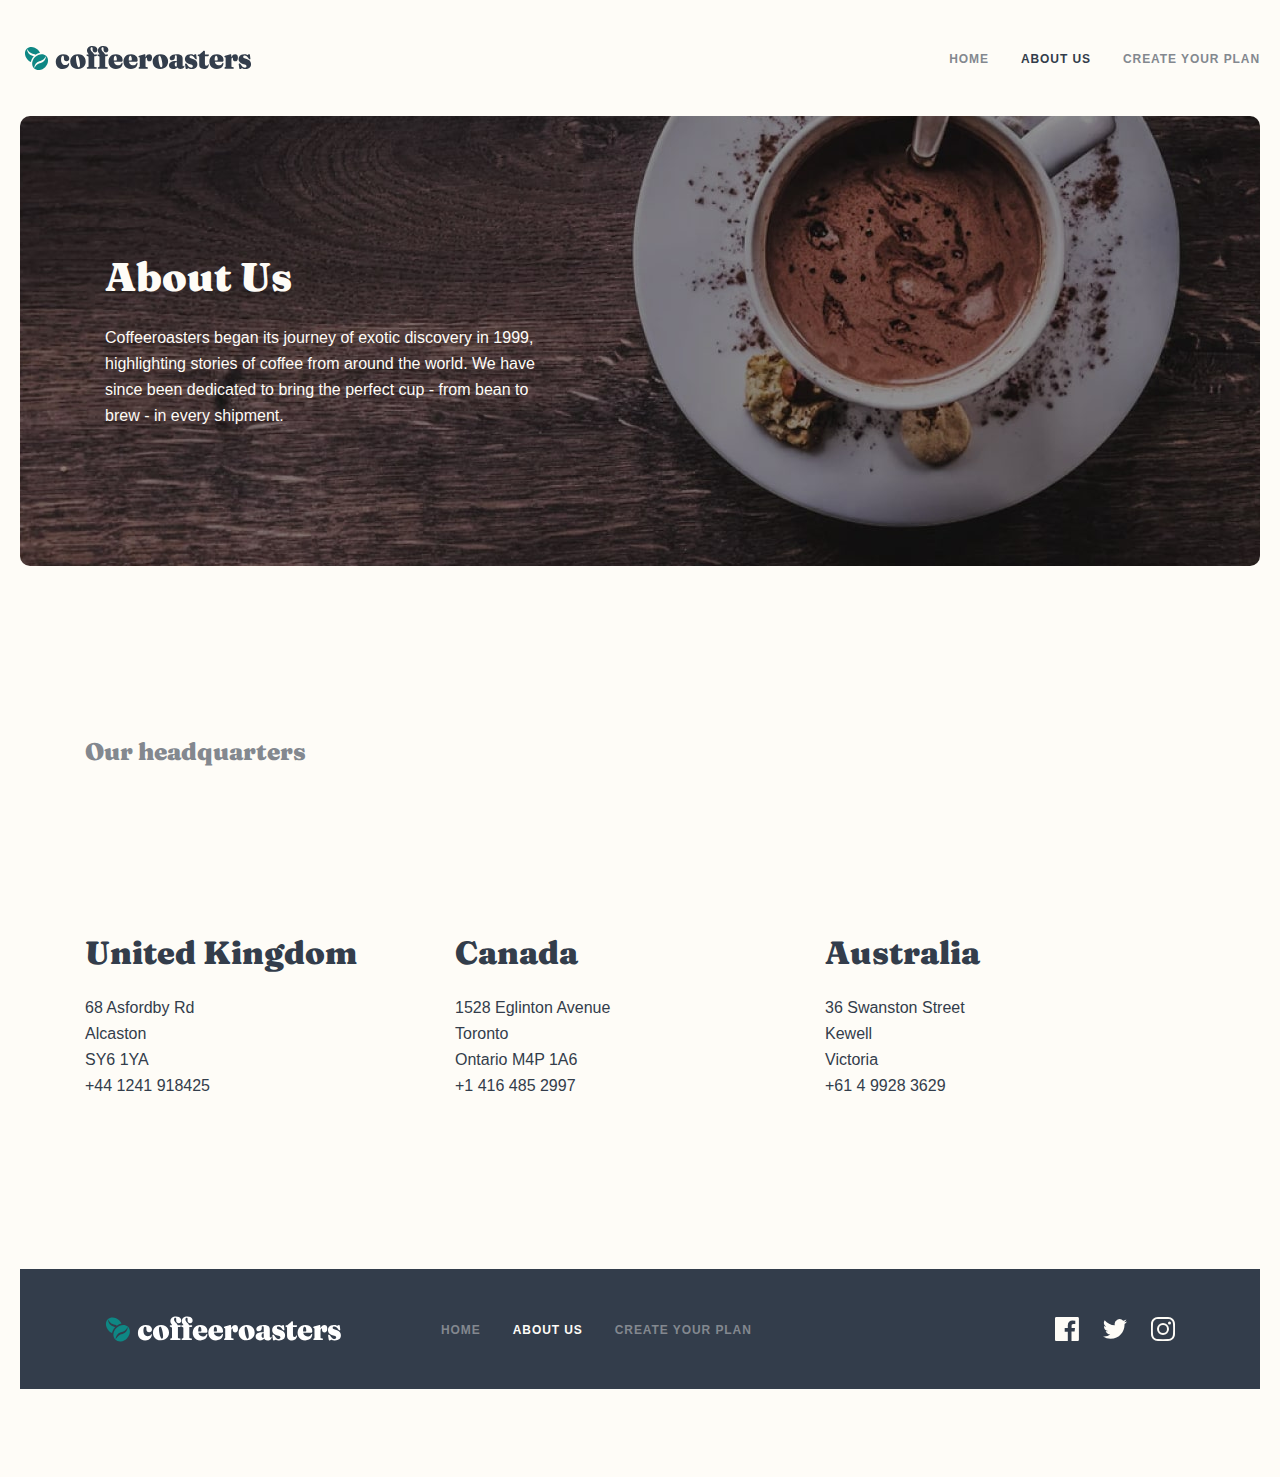
==== commit e8a8399c: "Edit about paage nav active" ====
--- a/about.html
+++ b/about.html
@@ -27,12 +27,12 @@
             <nav class="nav">
                 <ul class="nav__list">
                     <li class="nav__item">
-                        <a class="nav__link nav__link--active" href="./index.html">
+                        <a class="nav__link" href="./index.html">
                             Home
                         </a>
                     </li>
                     <li class="nav__item">
-                        <a class="nav__link" href="./about.html">
+                        <a class="nav__link nav__link--active" href="./about.html">
                             About us
                         </a>
                     </li>
@@ -123,12 +123,12 @@
                 <nav class="nav">
                     <ul class="nav__list">
                         <li class="nav__item">
-                            <a class="nav__link nav__link--active" href="./index.html">
+                            <a class="nav__link" href="./index.html">
                                 Home
                             </a>
                         </li>
                         <li class="nav__item">
-                            <a class="nav__link" href="./about.html">
+                            <a class="nav__link nav__link--active" href="./about.html">
                                 About us
                             </a>
                         </li>
--- a/css/mian.min.css
+++ b/css/mian.min.css
@@ -1,2 +1,2 @@
-@font-face{font-family:"Fraunces";font-weight:900;src:url("../fonts/Fraunces/fraunces-v10-latin-900.woff2") format("woff2"),url("../fonts/Fraunces/fraunces-v10-latin-900.woff") format("woff")}@font-face{font-family:"Barlow";font-weight:400;src:url("../fonts/barlow/barlow-v5-latin-regular.woff2") format("woff2"),url("../fonts/barlow/barlow-v5-latin-regular.woff") format("woff")}@font-face{font-family:"Barlow";font-weight:700;src:url("../fonts/barlow/barlow-v5-latin-700.woff2") format("woff2"),url("../fonts/barlow/barlow-v5-latin-700.woff") format("woff")}html{line-height:1.15;-webkit-text-size-adjust:100%}body{margin:0}main{display:block}h1{font-size:2em;margin:0.67em 0}hr{-webkit-box-sizing:content-box;box-sizing:content-box;height:0;overflow:visible}pre{font-family:monospace, monospace;font-size:1em}a{background-color:transparent}abbr[title]{border-bottom:none;text-decoration:underline;-webkit-text-decoration:underline dotted;text-decoration:underline dotted}b,strong{font-weight:bolder}code,kbd,samp{font-family:monospace, monospace;font-size:1em}small{font-size:80%}sub,sup{font-size:75%;line-height:0;position:relative;vertical-align:baseline}sub{bottom:-0.25em}sup{top:-0.5em}img{border-style:none}button,input,optgroup,select,textarea{font-family:inherit;font-size:100%;line-height:1.15;margin:0}button,input{overflow:visible}button,select{text-transform:none}button,[type="button"],[type="reset"],[type="submit"]{-webkit-appearance:button}button::-moz-focus-inner,[type="button"]::-moz-focus-inner,[type="reset"]::-moz-focus-inner,[type="submit"]::-moz-focus-inner{border-style:none;padding:0}button:-moz-focusring,[type="button"]:-moz-focusring,[type="reset"]:-moz-focusring,[type="submit"]:-moz-focusring{outline:1px dotted ButtonText}fieldset{padding:0.35em 0.75em 0.625em}legend{-webkit-box-sizing:border-box;box-sizing:border-box;color:inherit;display:table;max-width:100%;padding:0;white-space:normal}progress{vertical-align:baseline}textarea{overflow:auto}[type="checkbox"],[type="radio"]{-webkit-box-sizing:border-box;box-sizing:border-box;padding:0}[type="number"]::-webkit-inner-spin-button,[type="number"]::-webkit-outer-spin-button{height:auto}[type="search"]{-webkit-appearance:textfield;outline-offset:-2px}[type="search"]::-webkit-search-decoration{-webkit-appearance:none}::-webkit-file-upload-button{-webkit-appearance:button;font:inherit}details{display:block}summary{display:list-item}template{display:none}[hidden]{display:none}html{height:100%;-webkit-box-sizing:border-box;box-sizing:border-box}*,*::before,*::after{-webkit-box-sizing:inherit;box-sizing:inherit;scroll-behavior:smooth}.visually-hidden{position:absolute;width:1px;height:1px;margin:-1px;padding:0;border:0;clip:rect(0 0 0 0);-webkit-clip-path:inset(50%);clip-path:inset(50%);overflow:hidden;white-space:nowrap}body{height:100%;display:-webkit-box;display:-ms-flexbox;display:flex;-webkit-box-orient:vertical;-webkit-box-direction:normal;-ms-flex-direction:column;flex-direction:column;margin:0;padding:0;font-family:"Barlow","Arial",sans-serif;font-size:16px;line-height:26px;color:#333d4b;background-color:#fefcf7}h1,h2,h3,h4,h5,h6{margin-top:0;font-family:"Fraunces","Arial",sans-serif;font-weight:900}p{margin-top:0}ul,ol{list-style:none;margin:0;padding:0}img{display:block;-o-object-fit:contain;object-fit:contain}main{-webkit-box-flex:1;-ms-flex-positive:1;flex-grow:1}@media only screen and (-webkit-min-device-pixel-ratio: 2), only screen and (min--moz-device-pixel-ratio: 2), only screen and (min-device-pixel-ratio: 2), only screen and (min-resolution: 192dpi), only screen and (min-resolution: 2dppx){.hero__inner{background-image:url("../images/jpg/hero/2x/hero-picture@2x.jpg")}.about-hero__inner{background-image:url("../images/jpg/about-hero/2x/about-bg-image@2x.jpg")}}.container{max-width:1320px;width:100%;margin:0 auto;padding:0 20px}.container--small{max-width:1150px}.header .container{display:-webkit-box;display:-ms-flexbox;display:flex;-webkit-box-pack:justify;-ms-flex-pack:justify;justify-content:space-between;-webkit-box-align:center;-ms-flex-align:center;align-items:center;padding:45px 20px}@media only screen and (max-width: 768px){.header .container{padding-top:40px;padding-bottom:53px}}@media only screen and (max-width: 425px){.header .container{padding-top:32px;padding-bottom:40px}}.footer .container{margin-bottom:88px}.footer__inner{display:-webkit-box;display:-ms-flexbox;display:flex;-webkit-box-align:center;-ms-flex-align:center;align-items:center;padding:47px 85px;background-color:#333d4b}.footer__logo{margin-right:100px}.footer .nav{margin-right:auto}.footer .nav .nav__link:hover{color:#fefcf7}.footer .nav .nav__link--active{color:#fefcf7}@media only screen and (max-width: 1050px){.footer__inner{-webkit-box-pack:justify;-ms-flex-pack:justify;justify-content:space-between}.footer__logo{margin-right:0}.footer .nav{margin-right:0}}@media only screen and (max-width: 950px){.footer__inner{padding:47px 30px}.footer .nav__item+.nav__item{margin-left:16px}}@media only screen and (max-width: 768px){.footer .container{margin-bottom:72px}.footer__inner{-webkit-box-orient:vertical;-webkit-box-direction:normal;-ms-flex-direction:column;flex-direction:column;padding:54px 30px}.footer__logo{margin-bottom:32px}.footer .nav{margin-bottom:65px}.footer .nav__item+.nav__item{margin-left:32px}}@media only screen and (max-width: 425px){.footer__logo{margin-bottom:50px}.footer .nav{margin-bottom:50px}.footer .nav__list{-webkit-box-orient:vertical;-webkit-box-direction:normal;-ms-flex-direction:column;flex-direction:column}.footer .nav__item+.nav__item{margin-left:0}.footer .nav__item{padding:12px 0}.footer .nav__item:first-child{padding-top:0}.footer .nav__item:last-child{padding-bottom:0}}.nav__list{display:-webkit-box;display:-ms-flexbox;display:flex;-webkit-box-align:center;-ms-flex-align:center;align-items:center}.nav__item+.nav__item{margin-left:32px}.nav__link{font-family:"Barlow","Arial",sans-serif;text-decoration:none;font-weight:700;font-size:12px;line-height:15px;letter-spacing:0.923077px;text-transform:uppercase;color:#83888f;-webkit-transition:color 0.25s ease;transition:color 0.25s ease}.nav__link:hover{color:#333d4b}.nav__link--active{color:#333d4b}.nav__burger{display:none;width:16px;height:15px;background-image:url("../images/svg/nav-menu.svg");cursor:pointer;z-index:1000}@media only screen and (max-width: 768px){.header .nav__list{position:absolute;top:116px;right:0;bottom:0;left:0;z-index:1;display:-webkit-box;display:-ms-flexbox;display:flex;-webkit-box-orient:vertical;-webkit-box-direction:normal;-ms-flex-direction:column;flex-direction:column;-webkit-box-align:center;-ms-flex-align:center;align-items:center;padding:24px 0px;background:-webkit-gradient(linear, left bottom, left top, from(rgba(254,252,247,0)), color-stop(55.94%, #fefcf7));background:linear-gradient(0deg, rgba(254,252,247,0) 0%, #fefcf7 55.94%);opacity:0;overflow:hidden;visibility:hidden;-webkit-transition:opacity 0.25s ease,overflow 0.25s ease,visibility 0.25s ease;transition:opacity 0.25s ease,overflow 0.25s ease,visibility 0.25s ease}.header .nav__list .nav__item{width:100%;display:block;margin-left:0}.header .nav__list .nav__link{display:block;padding:16px 0;font-family:"Fraunces","Arial",sans-serif;font-size:24px;line-height:32px;text-align:center;-webkit-transition:background-color 0.25s ease,color 0.25s ease;transition:background-color 0.25s ease,color 0.25s ease}.header .nav__list .nav__link:hover{background-color:#0e8784;color:#fefcf7}.header--active .nav__list{opacity:1;overflow:visible;visibility:visible}.nav__burger{display:block}.header--active .nav__burger{background-image:url("../images/svg/x.svg")}}.hero .container{margin-bottom:260px}.hero__inner{padding:117px 85px;background-image:url("../images/jpg/hero/1x/hero-picture.jpg");background-size:1947px 1298px;background-position:left 0 bottom -170px;color:#fefcf7;border-radius:10px}.hero__heading{max-width:495px;width:100%;margin-bottom:32px;font-size:72px;line-height:72px}.hero__text{max-width:445px;width:100%;margin-bottom:56px;opacity:0.8}@media only screen and (max-width: 1150px){.hero__inner{background-position:right -830px bottom -170px}}@media only screen and (max-width: 1050px){.hero .container{margin-bottom:200px}}@media only screen and (max-width: 768px){.hero__inner{padding:104px 58px;background-size:1284px 854px;background-position:right -600px bottom 0}.hero__heading{max-width:330px;margin-bottom:24px;font-size:48px;line-height:48px}.hero__text{max-width:398px;margin-bottom:40px;font-size:15px;line-height:25px}}@media only screen and (max-width: 524px){.hero__inner{position:relative;padding-left:24px;padding-right:24px;z-index:0}.hero__inner::after{position:absolute;content:"";display:block;top:0;right:0;bottom:0;left:0;z-index:-1;background-color:rgba(0,0,0,0.600551);border-radius:inherit}.hero__heading{margin:0 auto;margin-bottom:24px;text-align:center}.hero__text{margin:0 auto;margin-bottom:40px;text-align:center}.hero__link{margin:0 auto}}@media only screen and (max-width: 425px){.hero__heading{max-width:300px;font-size:40px;line-height:40px}.hero__text{max-width:280px}}@media only screen and (max-width: 425px){.hero__heading{font-size:34px;line-height:40px}}.button{display:block;width:217px;padding:15px;text-decoration:none;font-family:"Fraunces","Arial",sans-serif;font-style:normal;font-weight:900;font-size:18px;line-height:25px;text-align:center;white-space:nowrap;overflow:hidden;text-overflow:ellipsis;color:#fefcf7;background-color:#0e8784;border:none;border-radius:6px;cursor:pointer;-webkit-transition:background-color 0.25s ease;transition:background-color 0.25s ease}.button:hover{background-color:#66D2CF}.button:disabled{background-color:#E2DEDB}.products .container{position:relative;margin-bottom:200px}.products__heading{position:absolute;right:0;left:0;top:-80px;z-index:0;display:block;margin-bottom:0;font-size:150px;line-height:1;white-space:nowrap;text-align:center;text-transform:lowercase;background-color:#83888f;background-image:-webkit-gradient(linear, left top, left bottom, color-stop(-100%, rgba(254,252,247,0.0001)), color-stop(95%, #fefcf7));background-image:linear-gradient(180deg, rgba(254,252,247,0.0001) -100%, #fefcf7 95%);-webkit-background-clip:text;-webkit-text-fill-color:transparent}.products__list{position:relative;display:-webkit-box;display:-ms-flexbox;display:flex;-webkit-box-pack:justify;-ms-flex-pack:justify;justify-content:space-between;max-width:1110px;width:100%;margin:0 auto;z-index:1}.product{width:255px;text-align:center}.product__image{margin-bottom:72px}.product__name{margin-bottom:24px;font-size:24px;line-height:32px;text-transform:capitalize}.product__text{margin-bottom:0}@media only screen and (max-width: 1100px){.products__heading{font-size:120px}}@media only screen and (max-width: 1050px){.products .container{margin-bottom:150px}.products__heading{top:-50px;font-size:96px}.products__list{-webkit-box-orient:vertical;-webkit-box-direction:normal;-ms-flex-direction:column;flex-direction:column}.product{display:-webkit-box;display:-ms-flexbox;display:flex;-webkit-box-pack:center;-ms-flex-pack:center;justify-content:center;-webkit-box-align:center;-ms-flex-align:center;align-items:center;min-width:100%;margin-bottom:32px}.product:last-child{margin-bottom:0}.product__image{margin-right:24px;margin-bottom:0}.product__info{max-width:282px;text-align:left}.product__name{font-size:24px;line-height:32px}.product__text{font-size:15px;line-height:25px}}@media only screen and (max-width: 768px){.products__heading{font-size:96px}}@media only screen and (max-width: 700px){.products__heading{font-size:72px}.product__image{margin-right:0}}@media only screen and (max-width: 550px){.products .container{margin-bottom:120px}.products__heading{font-size:56px}.product{-webkit-box-orient:vertical;-webkit-box-direction:normal;-ms-flex-direction:column;flex-direction:column;margin-bottom:48px}.product__image{width:200px;height:150px;margin-bottom:24px}.product__info{text-align:center}}@media only screen and (max-width: 425px){.products__heading{top:-70px;font-size:40px}}.discovery .container{position:relative;padding-bottom:150px;margin-bottom:200px}.discovery__inner{padding:100px;padding-bottom:317px;text-align:center;color:#fefcf7;background-color:#333d4b;border-radius:10px}.discovery__heading{margin-bottom:32px}.discovery__text{max-width:540px;width:100%;margin:0 auto;margin-bottom:0}.discovery__list{position:absolute;bottom:0%;right:50%;-webkit-transform:translateX(50%);transform:translateX(50%);display:-webkit-box;display:-ms-flexbox;display:flex;-webkit-box-pack:justify;-ms-flex-pack:justify;justify-content:space-between;max-width:1110px;width:100%}.discovery__item{max-width:350px;width:100%;padding:48px;padding-top:72px;text-align:center;color:#fefcf7;background-color:#0e8784;border-radius:8px}.discovery__item__title{margin-bottom:24px;font-size:24px;line-height:32px;white-space:nowrap}.discovery__item__text{margin-bottom:0}.discovery__item::before{content:"";display:block;margin:0 auto;margin-bottom:56px;width:72px;height:72px;background-image:url("../images/svg/discovery/discovery-1.svg");background-repeat:no-repeat;background-size:contain;background-position:center}.discovery__item:nth-child(2)::before{background-image:url("../images/svg/discovery/discovery-2.svg")}.discovery__item:nth-child(3)::before{background-image:url("../images/svg/discovery/discovery-3.svg")}@media only screen and (max-width: 1210px){.discovery__list{max-width:1170px;padding:0 30px}.discovery__item+.discovery__item{margin-left:10px}}@media only screen and (max-width: 998px){.discovery__item{padding-right:24px;padding-left:24px}}@media only screen and (max-width: 861px){.discovery .container{padding-bottom:290px;margin-bottom:150px}.discovery__inner{padding:54px 74px;padding-bottom:370px}.discovery__list{-webkit-box-orient:vertical;-webkit-box-direction:normal;-ms-flex-direction:column;flex-direction:column;max-width:668px;padding:0 44px}.discovery__item{display:-webkit-box;display:-ms-flexbox;display:flex;-webkit-box-pack:justify;-ms-flex-pack:justify;justify-content:space-between;-webkit-box-align:center;-ms-flex-align:center;align-items:center;max-width:100%;padding:41px 70px}.discovery__item::before{min-width:56px;max-width:56px;min-height:56px;max-height:56px;margin:0;margin-right:24px}.discovery__item__title{margin-bottom:16px;text-align:left}.discovery__item__text{max-width:350px;width:100%;font-size:15px;text-align:left;line-height:25px}.discovery__item+.discovery__item{margin-top:24px;margin-left:0}}@media only screen and (max-width: 610px){.discovery__item{padding-left:40px;padding-right:40px}}@media only screen and (max-width: 550px){.discovery .container{padding-bottom:597px;margin-bottom:120px}.discovery__inner{padding:64px 24px;padding-bottom:661px}.discovery__item{-webkit-box-orient:vertical;-webkit-box-direction:normal;-ms-flex-direction:column;flex-direction:column;padding:72px 20px;padding-bottom:51px}.discovery__item::before{min-width:72px;max-width:72px;min-height:72px;max-height:72px;margin:0;margin-bottom:56px}.discovery__item__title{text-align:center;margin-bottom:24px}.discovery__item__text{max-width:255px;text-align:center}}@media only screen and (max-width: 350px){.discovery .container{padding-bottom:593px}.discovery__list{padding:0 40px}.discovery__item{padding-left:10px;padding-right:10px}.discovery__item+.discovery__item{margin-top:20px}}.steps .container{margin-bottom:200px}.steps__heading{margin-bottom:95px;font-size:24px;line-height:32px;color:#83888f}.steps__list{display:-ms-grid;display:grid;-ms-grid-columns:(1fr)[3];grid-template-columns:repeat(3, 1fr);margin-bottom:64px}.step{position:relative;padding-top:82px;padding-right:24px}.step::after{content:"";position:absolute;top:0;left:0;-webkit-transform:translateY(-50%);transform:translateY(-50%);display:block;width:32px;height:32px;border:2px solid #0e8784;border-radius:50%;background-color:#fefcf7}.step::before{content:"";position:absolute;top:0;left:16px;-webkit-transform:translateY(-50%);transform:translateY(-50%);display:block;width:100%;height:2px;background-color:#fdd6ba}.step:last-child::before{content:none}.step__heading{max-width:255px;margin-bottom:42px}.step__heading__count{display:block;margin-bottom:38px;font-size:72px;line-height:72px;color:#fdd6ba}.step__heading__text{display:block;margin-bottom:42px;font-size:32px;line-height:36px}.step__text{max-width:285px;margin-bottom:0}@media only screen and (max-width: 900px){.step__heading{margin-bottom:40px}.step__heading__text{max-width:225px;font-size:28px;line-height:32px}.step__text{font-size:15px;line-height:25px}}@media only screen and (max-width: 768px){.steps .container{margin-bottom:150px}.steps__list{margin-bottom:44px}}@media only screen and (max-width: 590px){.steps .container{margin-bottom:120px}.steps__heading{margin-bottom:80px;text-align:center}.steps__list{-ms-grid-columns:none;grid-template-columns:none;margin-bottom:80px}.step{max-width:330px;margin:0 auto;padding:0;text-align:center}.step::before{content:none}.step::after{content:none}.step+.step{margin-top:56px}.step__heading{margin:0 auto;margin-bottom:24px}.step__heading__count{margin-bottom:24px}.step__heading__text{max-width:none;margin:0 auto}.step__text{max-width:none}.steps__link{margin:0 auto}}.about-hero .container{margin-bottom:170px}.about-hero__inner{padding:137px 85px;color:#fefcf7;background-image:url("../images/jpg/about-hero/1x/about-bg-image.jpg");background-size:1532px 1022px;background-position:left -45px bottom -195px;border-radius:10px}.abdout-hero__heading{margin-bottom:24px;font-size:40px;line-height:48px}.about-hero__text{max-width:445px;width:100%;margin-bottom:0}@media only screen and (max-width: 1000px){.about-hero__inner{background-position:right -520px bottom -195px}}@media only screen and (max-width: 768px){.about-hero .container{margin-bottom:150px}.about-hero__inner{padding:118px 58px;background-size:1211px 808px;background-position:right -490px center}.abdout-hero__heading{margin-bottom:24px;font-size:32px;line-height:40px}.about-hero__text{max-width:400px;font-size:15px;line-height:25px}}@media only screen and (max-width: 550px){.about-hero .container{margin-bottom:120px}.abdout-hero__heading{font-size:28px;line-height:28px;text-align:center}.about-hero__text{max-width:400px;font-size:15px;line-height:25px;text-align:center;margin:0 auto}}.socials{display:-webkit-box;display:-ms-flexbox;display:flex;-webkit-box-align:center;-ms-flex-align:center;align-items:center}.social+.social{margin-left:24px}.social__link{color:#fefcf7;-webkit-transition:color 0.25s ease;transition:color 0.25s ease}.social__link:hover{color:#fdd6ba}.social__image{display:block}
+@font-face{font-family:"Fraunces";font-weight:900;src:url("../fonts/Fraunces/fraunces-v10-latin-900.woff2") format("woff2"),url("../fonts/Fraunces/fraunces-v10-latin-900.woff") format("woff")}@font-face{font-family:"Barlow";font-weight:400;src:url("../fonts/barlow/barlow-v5-latin-regular.woff2") format("woff2"),url("../fonts/barlow/barlow-v5-latin-regular.woff") format("woff")}@font-face{font-family:"Barlow";font-weight:700;src:url("../fonts/barlow/barlow-v5-latin-700.woff2") format("woff2"),url("../fonts/barlow/barlow-v5-latin-700.woff") format("woff")}html{line-height:1.15;-webkit-text-size-adjust:100%}body{margin:0}main{display:block}h1{font-size:2em;margin:0.67em 0}hr{-webkit-box-sizing:content-box;box-sizing:content-box;height:0;overflow:visible}pre{font-family:monospace, monospace;font-size:1em}a{background-color:transparent}abbr[title]{border-bottom:none;text-decoration:underline;-webkit-text-decoration:underline dotted;text-decoration:underline dotted}b,strong{font-weight:bolder}code,kbd,samp{font-family:monospace, monospace;font-size:1em}small{font-size:80%}sub,sup{font-size:75%;line-height:0;position:relative;vertical-align:baseline}sub{bottom:-0.25em}sup{top:-0.5em}img{border-style:none}button,input,optgroup,select,textarea{font-family:inherit;font-size:100%;line-height:1.15;margin:0}button,input{overflow:visible}button,select{text-transform:none}button,[type="button"],[type="reset"],[type="submit"]{-webkit-appearance:button}button::-moz-focus-inner,[type="button"]::-moz-focus-inner,[type="reset"]::-moz-focus-inner,[type="submit"]::-moz-focus-inner{border-style:none;padding:0}button:-moz-focusring,[type="button"]:-moz-focusring,[type="reset"]:-moz-focusring,[type="submit"]:-moz-focusring{outline:1px dotted ButtonText}fieldset{padding:0.35em 0.75em 0.625em}legend{-webkit-box-sizing:border-box;box-sizing:border-box;color:inherit;display:table;max-width:100%;padding:0;white-space:normal}progress{vertical-align:baseline}textarea{overflow:auto}[type="checkbox"],[type="radio"]{-webkit-box-sizing:border-box;box-sizing:border-box;padding:0}[type="number"]::-webkit-inner-spin-button,[type="number"]::-webkit-outer-spin-button{height:auto}[type="search"]{-webkit-appearance:textfield;outline-offset:-2px}[type="search"]::-webkit-search-decoration{-webkit-appearance:none}::-webkit-file-upload-button{-webkit-appearance:button;font:inherit}details{display:block}summary{display:list-item}template{display:none}[hidden]{display:none}html{height:100%;-webkit-box-sizing:border-box;box-sizing:border-box}*,*::before,*::after{-webkit-box-sizing:inherit;box-sizing:inherit;scroll-behavior:smooth}.visually-hidden{position:absolute;width:1px;height:1px;margin:-1px;padding:0;border:0;clip:rect(0 0 0 0);-webkit-clip-path:inset(50%);clip-path:inset(50%);overflow:hidden;white-space:nowrap}body{height:100%;display:-webkit-box;display:-ms-flexbox;display:flex;-webkit-box-orient:vertical;-webkit-box-direction:normal;-ms-flex-direction:column;flex-direction:column;margin:0;padding:0;font-family:"Barlow","Arial",sans-serif;font-size:16px;line-height:26px;color:#333d4b;background-color:#fefcf7}h1,h2,h3,h4,h5,h6{margin-top:0;font-family:"Fraunces","Arial",sans-serif;font-weight:900}p{margin-top:0}ul,ol{list-style:none;margin:0;padding:0}img{display:block;-o-object-fit:contain;object-fit:contain}main{-webkit-box-flex:1;-ms-flex-positive:1;flex-grow:1}@media only screen and (-webkit-min-device-pixel-ratio: 2), only screen and (min--moz-device-pixel-ratio: 2), only screen and (min-device-pixel-ratio: 2), only screen and (min-resolution: 192dpi), only screen and (min-resolution: 2dppx){.hero__inner{background-image:url("../images/jpg/hero/2x/hero-picture@2x.jpg")}.about-hero__inner{background-image:url("../images/jpg/about-hero/2x/about-bg-image@2x.jpg")}}.container{max-width:1320px;width:100%;margin:0 auto;padding:0 20px}.container--small{max-width:1150px}.header .container{display:-webkit-box;display:-ms-flexbox;display:flex;-webkit-box-pack:justify;-ms-flex-pack:justify;justify-content:space-between;-webkit-box-align:center;-ms-flex-align:center;align-items:center;padding:45px 20px}@media only screen and (max-width: 768px){.header .container{padding-top:40px;padding-bottom:53px}}@media only screen and (max-width: 425px){.header .container{padding-top:32px;padding-bottom:40px}}.footer .container{margin-bottom:88px}.footer__inner{display:-webkit-box;display:-ms-flexbox;display:flex;-webkit-box-align:center;-ms-flex-align:center;align-items:center;padding:47px 85px;background-color:#333d4b}.footer__logo{margin-right:100px}.footer .nav{margin-right:auto}.footer .nav .nav__link:hover{color:#fefcf7}.footer .nav .nav__link--active{color:#fefcf7}@media only screen and (max-width: 1050px){.footer__inner{-webkit-box-pack:justify;-ms-flex-pack:justify;justify-content:space-between}.footer__logo{margin-right:0}.footer .nav{margin-right:0}}@media only screen and (max-width: 950px){.footer__inner{padding:47px 30px}.footer .nav__item+.nav__item{margin-left:16px}}@media only screen and (max-width: 768px){.footer .container{margin-bottom:72px}.footer__inner{-webkit-box-orient:vertical;-webkit-box-direction:normal;-ms-flex-direction:column;flex-direction:column;padding:54px 30px}.footer__logo{margin-bottom:32px}.footer .nav{margin-bottom:65px}.footer .nav__item+.nav__item{margin-left:32px}}@media only screen and (max-width: 425px){.footer__logo{margin-bottom:50px}.footer .nav{margin-bottom:50px}.footer .nav__list{-webkit-box-orient:vertical;-webkit-box-direction:normal;-ms-flex-direction:column;flex-direction:column}.footer .nav__item+.nav__item{margin-left:0}.footer .nav__item{padding:12px 0}.footer .nav__item:first-child{padding-top:0}.footer .nav__item:last-child{padding-bottom:0}}.nav__list{display:-webkit-box;display:-ms-flexbox;display:flex;-webkit-box-align:center;-ms-flex-align:center;align-items:center}.nav__item+.nav__item{margin-left:32px}.nav__link{font-family:"Barlow","Arial",sans-serif;text-decoration:none;font-weight:700;font-size:12px;line-height:15px;letter-spacing:0.923077px;text-transform:uppercase;color:#83888f;-webkit-transition:color 0.25s ease;transition:color 0.25s ease}.nav__link:hover{color:#333d4b}.nav__link--active{color:#333d4b}.nav__burger{display:none;width:16px;height:15px;background-image:url("../images/svg/nav-menu.svg");cursor:pointer;z-index:1000}@media only screen and (max-width: 768px){.header .nav__list{position:absolute;top:119px;right:0;bottom:0;left:0;z-index:1;display:-webkit-box;display:-ms-flexbox;display:flex;-webkit-box-orient:vertical;-webkit-box-direction:normal;-ms-flex-direction:column;flex-direction:column;-webkit-box-align:center;-ms-flex-align:center;align-items:center;padding:24px 0px;background:-webkit-gradient(linear, left bottom, left top, from(rgba(254,252,247,0)), color-stop(55.94%, #fefcf7));background:linear-gradient(0deg, rgba(254,252,247,0) 0%, #fefcf7 55.94%);opacity:0;overflow:hidden;visibility:hidden;-webkit-transition:opacity 0.25s ease,overflow 0.25s ease,visibility 0.25s ease;transition:opacity 0.25s ease,overflow 0.25s ease,visibility 0.25s ease}.header .nav__list .nav__item{width:100%;display:block;margin-left:0}.header .nav__list .nav__link{display:block;padding:16px 0;font-family:"Fraunces","Arial",sans-serif;font-size:24px;line-height:32px;text-align:center;-webkit-transition:background-color 0.25s ease,color 0.25s ease;transition:background-color 0.25s ease,color 0.25s ease}.header .nav__list .nav__link:hover{background-color:#0e8784;color:#fefcf7}.header--active .nav__list{opacity:1;overflow:visible;visibility:visible}.nav__burger{display:block}.header--active .nav__burger{background-image:url("../images/svg/x.svg")}}@media only screen and (max-width: 425px){.header .nav__list{top:98px}}.hero .container{margin-bottom:260px}.hero__inner{padding:117px 85px;background-image:url("../images/jpg/hero/1x/hero-picture.jpg");background-size:1947px 1298px;background-position:left 0 bottom -170px;color:#fefcf7;border-radius:10px}.hero__heading{max-width:495px;width:100%;margin-bottom:32px;font-size:72px;line-height:72px}.hero__text{max-width:445px;width:100%;margin-bottom:56px;opacity:0.8}@media only screen and (max-width: 1150px){.hero__inner{background-position:right -830px bottom -170px}}@media only screen and (max-width: 1050px){.hero .container{margin-bottom:200px}}@media only screen and (max-width: 768px){.hero__inner{padding:104px 58px;background-size:1284px 854px;background-position:right -600px bottom 0}.hero__heading{max-width:330px;margin-bottom:24px;font-size:48px;line-height:48px}.hero__text{max-width:398px;margin-bottom:40px;font-size:15px;line-height:25px}}@media only screen and (max-width: 524px){.hero__inner{position:relative;padding-left:24px;padding-right:24px;z-index:0}.hero__inner::after{position:absolute;content:"";display:block;top:0;right:0;bottom:0;left:0;z-index:-1;background-color:rgba(0,0,0,0.600551);border-radius:inherit}.hero__heading{margin:0 auto;margin-bottom:24px;text-align:center}.hero__text{margin:0 auto;margin-bottom:40px;text-align:center}.hero__link{margin:0 auto}}@media only screen and (max-width: 425px){.hero__heading{max-width:300px;font-size:40px;line-height:40px}.hero__text{max-width:280px}}@media only screen and (max-width: 425px){.hero__heading{font-size:34px;line-height:40px}}.button{display:block;width:217px;padding:15px;text-decoration:none;font-family:"Fraunces","Arial",sans-serif;font-style:normal;font-weight:900;font-size:18px;line-height:25px;text-align:center;white-space:nowrap;overflow:hidden;text-overflow:ellipsis;color:#fefcf7;background-color:#0e8784;border:none;border-radius:6px;cursor:pointer;-webkit-transition:background-color 0.25s ease;transition:background-color 0.25s ease}.button:hover{background-color:#66D2CF}.button:disabled{background-color:#E2DEDB}.products .container{position:relative;margin-bottom:200px}.products__heading{position:absolute;right:0;left:0;top:-80px;z-index:0;display:block;margin-bottom:0;font-size:150px;line-height:1;white-space:nowrap;text-align:center;text-transform:lowercase;background-color:#83888f;background-image:-webkit-gradient(linear, left top, left bottom, color-stop(-100%, rgba(254,252,247,0.0001)), color-stop(95%, #fefcf7));background-image:linear-gradient(180deg, rgba(254,252,247,0.0001) -100%, #fefcf7 95%);-webkit-background-clip:text;-webkit-text-fill-color:transparent}.products__list{position:relative;display:-webkit-box;display:-ms-flexbox;display:flex;-webkit-box-pack:justify;-ms-flex-pack:justify;justify-content:space-between;max-width:1110px;width:100%;margin:0 auto;z-index:1}.product{width:255px;text-align:center}.product__image{margin-bottom:72px}.product__name{margin-bottom:24px;font-size:24px;line-height:32px;text-transform:capitalize}.product__text{margin-bottom:0}@media only screen and (max-width: 1100px){.products__heading{font-size:120px}}@media only screen and (max-width: 1050px){.products .container{margin-bottom:150px}.products__heading{top:-50px;font-size:96px}.products__list{-webkit-box-orient:vertical;-webkit-box-direction:normal;-ms-flex-direction:column;flex-direction:column}.product{display:-webkit-box;display:-ms-flexbox;display:flex;-webkit-box-pack:center;-ms-flex-pack:center;justify-content:center;-webkit-box-align:center;-ms-flex-align:center;align-items:center;min-width:100%;margin-bottom:32px}.product:last-child{margin-bottom:0}.product__image{margin-right:24px;margin-bottom:0}.product__info{max-width:282px;text-align:left}.product__name{font-size:24px;line-height:32px}.product__text{font-size:15px;line-height:25px}}@media only screen and (max-width: 768px){.products__heading{font-size:96px}}@media only screen and (max-width: 700px){.products__heading{font-size:72px}.product__image{margin-right:0}}@media only screen and (max-width: 550px){.products .container{margin-bottom:120px}.products__heading{font-size:56px}.product{-webkit-box-orient:vertical;-webkit-box-direction:normal;-ms-flex-direction:column;flex-direction:column;margin-bottom:48px}.product__image{width:200px;height:150px;margin-bottom:24px}.product__info{text-align:center}}@media only screen and (max-width: 425px){.products__heading{top:-70px;font-size:40px}}.discovery .container{position:relative;padding-bottom:150px;margin-bottom:200px}.discovery__inner{padding:100px;padding-bottom:317px;text-align:center;color:#fefcf7;background-color:#333d4b;border-radius:10px}.discovery__heading{margin-bottom:32px}.discovery__text{max-width:540px;width:100%;margin:0 auto;margin-bottom:0}.discovery__list{position:absolute;bottom:0%;right:50%;-webkit-transform:translateX(50%);transform:translateX(50%);display:-webkit-box;display:-ms-flexbox;display:flex;-webkit-box-pack:justify;-ms-flex-pack:justify;justify-content:space-between;max-width:1110px;width:100%}.discovery__item{max-width:350px;width:100%;padding:48px;padding-top:72px;text-align:center;color:#fefcf7;background-color:#0e8784;border-radius:8px}.discovery__item__title{margin-bottom:24px;font-size:24px;line-height:32px;white-space:nowrap}.discovery__item__text{margin-bottom:0}.discovery__item::before{content:"";display:block;margin:0 auto;margin-bottom:56px;width:72px;height:72px;background-image:url("../images/svg/discovery/discovery-1.svg");background-repeat:no-repeat;background-size:contain;background-position:center}.discovery__item:nth-child(2)::before{background-image:url("../images/svg/discovery/discovery-2.svg")}.discovery__item:nth-child(3)::before{background-image:url("../images/svg/discovery/discovery-3.svg")}@media only screen and (max-width: 1210px){.discovery__list{max-width:1170px;padding:0 30px}.discovery__item+.discovery__item{margin-left:10px}}@media only screen and (max-width: 998px){.discovery__item{padding-right:24px;padding-left:24px}}@media only screen and (max-width: 861px){.discovery .container{padding-bottom:290px;margin-bottom:150px}.discovery__inner{padding:54px 74px;padding-bottom:370px}.discovery__list{-webkit-box-orient:vertical;-webkit-box-direction:normal;-ms-flex-direction:column;flex-direction:column;max-width:668px;padding:0 44px}.discovery__item{display:-webkit-box;display:-ms-flexbox;display:flex;-webkit-box-pack:justify;-ms-flex-pack:justify;justify-content:space-between;-webkit-box-align:center;-ms-flex-align:center;align-items:center;max-width:100%;padding:41px 70px}.discovery__item::before{min-width:56px;max-width:56px;min-height:56px;max-height:56px;margin:0;margin-right:24px}.discovery__item__title{margin-bottom:16px;text-align:left}.discovery__item__text{max-width:350px;width:100%;font-size:15px;text-align:left;line-height:25px}.discovery__item+.discovery__item{margin-top:24px;margin-left:0}}@media only screen and (max-width: 610px){.discovery__item{padding-left:40px;padding-right:40px}}@media only screen and (max-width: 550px){.discovery .container{padding-bottom:597px;margin-bottom:120px}.discovery__inner{padding:64px 24px;padding-bottom:661px}.discovery__item{-webkit-box-orient:vertical;-webkit-box-direction:normal;-ms-flex-direction:column;flex-direction:column;padding:72px 20px;padding-bottom:51px}.discovery__item::before{min-width:72px;max-width:72px;min-height:72px;max-height:72px;margin:0;margin-bottom:56px}.discovery__item__title{text-align:center;margin-bottom:24px}.discovery__item__text{max-width:255px;text-align:center}}@media only screen and (max-width: 350px){.discovery .container{padding-bottom:593px}.discovery__list{padding:0 40px}.discovery__item{padding-left:10px;padding-right:10px}.discovery__item+.discovery__item{margin-top:20px}}.steps .container{margin-bottom:200px}.steps__heading{margin-bottom:95px;font-size:24px;line-height:32px;color:#83888f}.steps__list{display:-ms-grid;display:grid;-ms-grid-columns:(1fr)[3];grid-template-columns:repeat(3, 1fr);margin-bottom:64px}.step{position:relative;padding-top:82px;padding-right:24px}.step::after{content:"";position:absolute;top:0;left:0;-webkit-transform:translateY(-50%);transform:translateY(-50%);display:block;width:32px;height:32px;border:2px solid #0e8784;border-radius:50%;background-color:#fefcf7}.step::before{content:"";position:absolute;top:0;left:16px;-webkit-transform:translateY(-50%);transform:translateY(-50%);display:block;width:100%;height:2px;background-color:#fdd6ba}.step:last-child::before{content:none}.step__heading{max-width:255px;margin-bottom:42px}.step__heading__count{display:block;margin-bottom:38px;font-size:72px;line-height:72px;color:#fdd6ba}.step__heading__text{display:block;margin-bottom:42px;font-size:32px;line-height:36px}.step__text{max-width:285px;margin-bottom:0}@media only screen and (max-width: 900px){.step__heading{margin-bottom:40px}.step__heading__text{max-width:225px;font-size:28px;line-height:32px}.step__text{font-size:15px;line-height:25px}}@media only screen and (max-width: 768px){.steps .container{margin-bottom:150px}.steps__list{margin-bottom:44px}}@media only screen and (max-width: 590px){.steps .container{margin-bottom:120px}.steps__heading{margin-bottom:80px;text-align:center}.steps__list{-ms-grid-columns:none;grid-template-columns:none;margin-bottom:80px}.step{max-width:330px;margin:0 auto;padding:0;text-align:center}.step::before{content:none}.step::after{content:none}.step+.step{margin-top:56px}.step__heading{margin:0 auto;margin-bottom:24px}.step__heading__count{margin-bottom:24px}.step__heading__text{max-width:none;margin:0 auto}.step__text{max-width:none}.steps__link{margin:0 auto}}.about-hero .container{margin-bottom:170px}.about-hero__inner{padding:137px 85px;color:#fefcf7;background-image:url("../images/jpg/about-hero/1x/about-bg-image.jpg");background-size:1532px 1022px;background-position:left -45px bottom -195px;border-radius:10px}.abdout-hero__heading{margin-bottom:24px;font-size:40px;line-height:48px}.about-hero__text{max-width:445px;width:100%;margin-bottom:0}@media only screen and (max-width: 1000px){.about-hero__inner{background-position:right -520px bottom -195px}}@media only screen and (max-width: 768px){.about-hero .container{margin-bottom:150px}.about-hero__inner{padding:118px 58px;background-size:1211px 808px;background-position:right -490px center}.abdout-hero__heading{margin-bottom:24px;font-size:32px;line-height:40px}.about-hero__text{max-width:400px;font-size:15px;line-height:25px}}@media only screen and (max-width: 550px){.about-hero .container{margin-bottom:120px}.about-hero__inner{padding:110px 24px;padding-bottom:87px}.abdout-hero__heading{font-size:28px;line-height:28px;text-align:center}.about-hero__text{max-width:400px;font-size:15px;line-height:25px;text-align:center;margin:0 auto}}.countries .container{margin-bottom:170px}.countries__heading{font-size:24px;line-height:32px;margin-bottom:72px;color:#83888f}.countries__list{display:-ms-grid;display:grid;-ms-grid-columns:(1fr)[3];grid-template-columns:repeat(3, 1fr)}.country__list{margin:0}.country::before{content:"";display:block;width:50px;height:50px;margin-bottom:45px;background-image:url("../images/svg/countries/United-Kingdom.svg");background-repeat:no-repeat;background-size:contain;background-position:0 center}.country:nth-child(2)::before{background-image:url("../images/svg/countries/Canada.svg")}.country:nth-child(3)::before{background-image:url("../images/svg/countries/Australia.svg")}.country__name{margin-bottom:24px;font-family:"Fraunces","Arial",sans-serif;font-size:32px;line-height:36px}.country__info{margin:0}.country__info a{display:block;text-decoration:none;color:inherit}@media only screen and (max-width: 950px){.countries .container{margin-bottom:150px}.country__name{margin-bottom:21px;font-size:24px;line-height:36px}}@media only screen and (max-width: 700px){.countries .container{margin-bottom:120px}.countries__heading{text-align:center}.countries__list{-ms-grid-columns:none;grid-template-columns:none}.country{text-align:center}.country::before{margin:0 auto;margin-bottom:50px}.country+.country{margin-top:80px}.country__name{margin-bottom:21px;font-size:28px;line-height:36px}}.socials{display:-webkit-box;display:-ms-flexbox;display:flex;-webkit-box-align:center;-ms-flex-align:center;align-items:center}.social+.social{margin-left:24px}.social__link{color:#fefcf7;-webkit-transition:color 0.25s ease;transition:color 0.25s ease}.social__link:hover{color:#fdd6ba}.social__image{display:block}
 /*# sourceMappingURL=mian.min.css.map */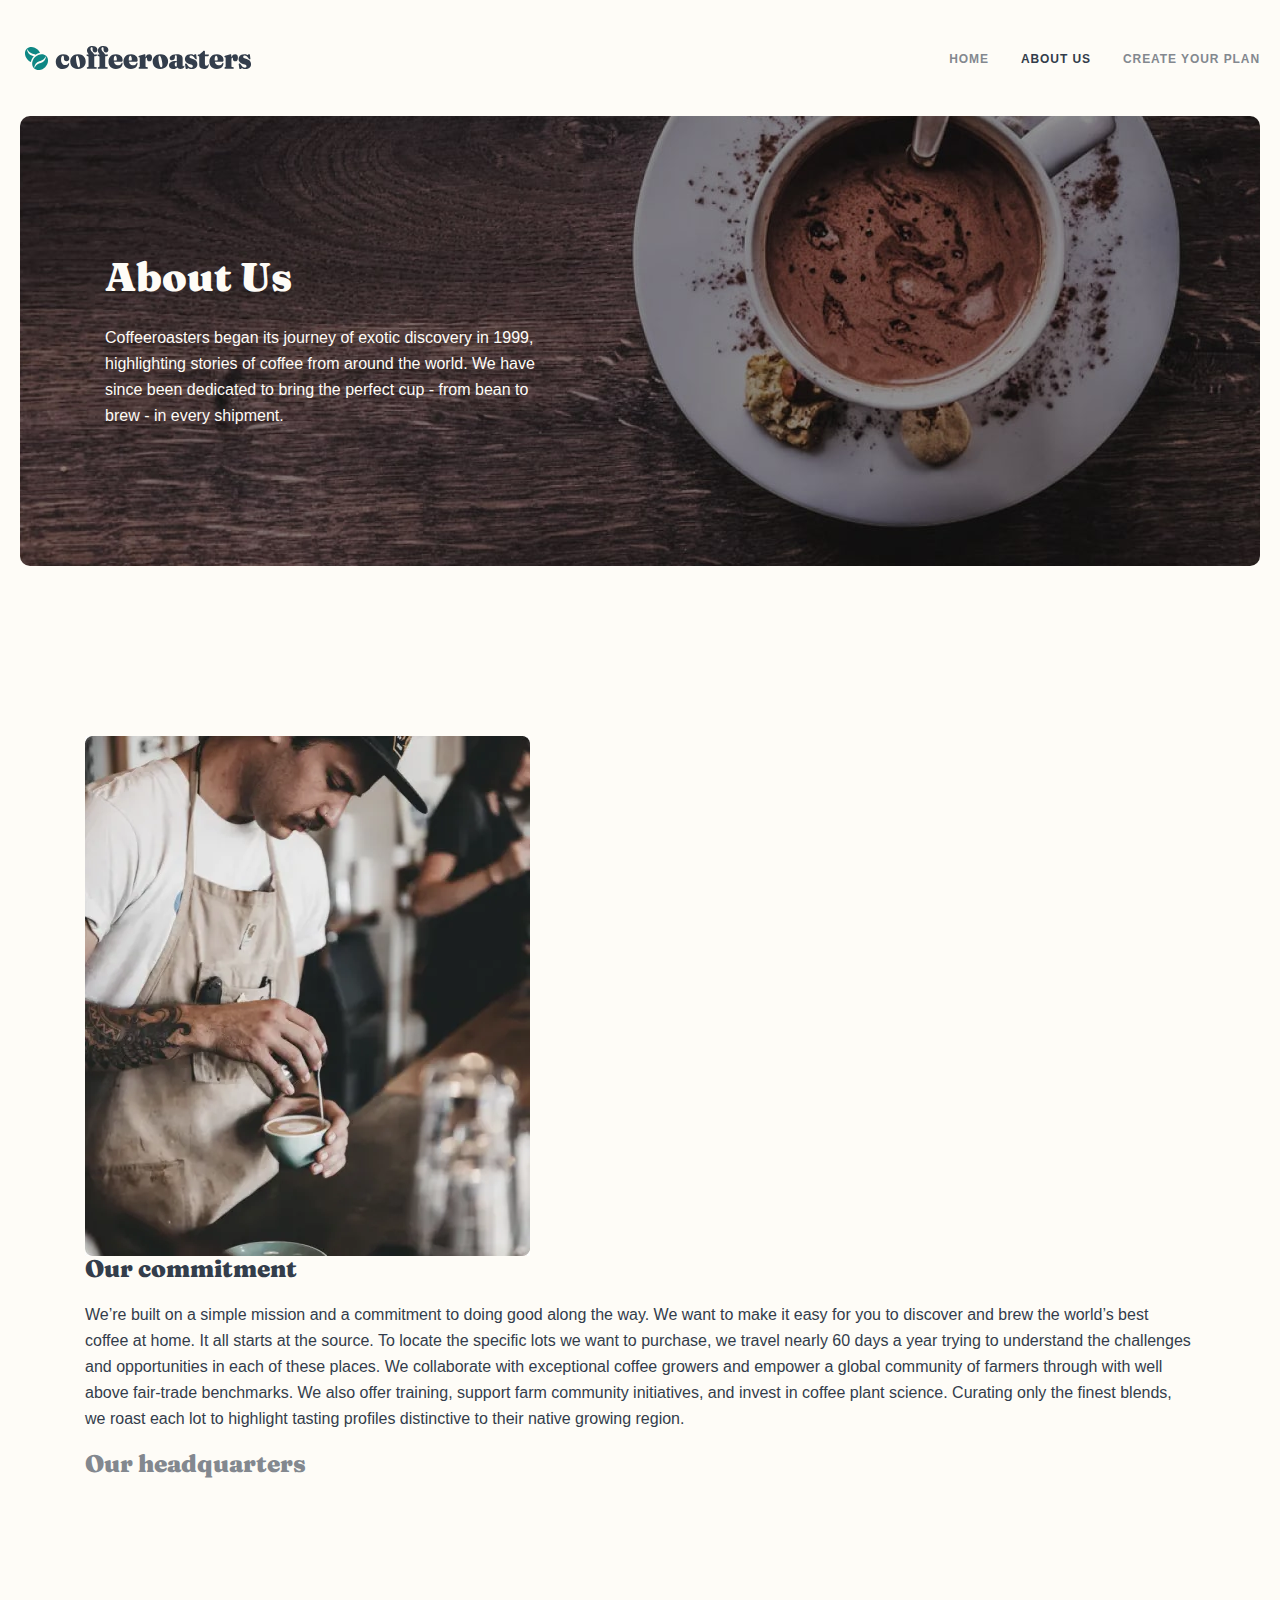
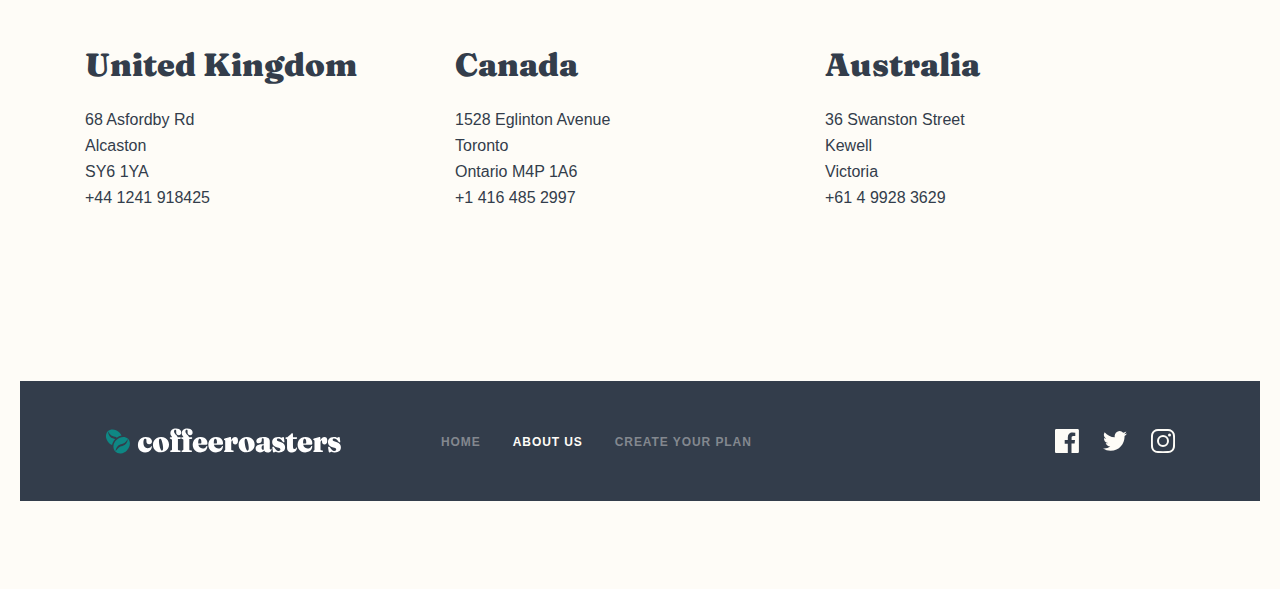
==== commit ae081b55: "Create commitment section" ====
--- a/about.html
+++ b/about.html
@@ -64,6 +64,56 @@
             </div>
         </section>
         
+        <section class="commitment">
+            <div class="container container--small">
+                <picture>
+                    <source 
+                    type="image/webp"
+                    media="(max-width: 425px)" 
+                    srcset="./images/webp/commitment/2x/mobile@2x.webp 2x, ./images/webp/commitment/1x/mobile.webp 1x"
+                    >
+                    
+                    <source 
+                    type="image/webp"
+                    media="(max-width: 768px)" 
+                    srcset="./images/webp/commitment/2x/tablet@2x.webp 2x, ./images/webp/commitment/1x/tablet.webp 1x"
+                    >
+
+                    <source 
+                    type="image/webp"
+                    srcset="./images/webp/commitment/2x/desktop@2x.webp 2x, ./images/webp/commitment/1x/desktop.webp 1x"
+                    >
+                    
+                    
+                    <source 
+                    media="(max-width: 425px)" 
+                    srcset="./images/jpg/commitment/2x/mobile@2x.jpg 2x, ./images/jpg/commitment/1x/mobile.jpg 1x"
+                    >
+                    
+                    <source 
+                    media="(max-width: 768px)" 
+                    srcset="./images/jpg/commitment/2x/tablet@2x.jpg 2x, ./images/jpg/commitment/1x/tablet.jpg 1x"
+                    > 
+                    
+                    <img
+                    class="commitment__image"
+                    src="./images/jpg/commitment/1x/desktop.jpg"
+                    alt="A men holding coffee"
+                    width="445"
+                    height="520"
+                    >
+                </picture>
+
+                <div class="commitment__info">
+                    <h2 class="commitmet__heading">Our commitment</h2>
+
+                    <p class="commitment__text">
+                        We’re built on a simple mission and a commitment to doing good along the way. We want to make it easy for you to discover and brew the world’s best coffee at home. It all starts at the source. To locate the specific lots we want to purchase, we travel nearly 60 days a year trying to understand the challenges and opportunities in each of these places. We collaborate with exceptional coffee growers and empower a global community of farmers through with well above fair-trade benchmarks. We also offer training, support farm community initiatives, and invest in coffee plant science. Curating only the finest blends, we roast each lot to highlight tasting profiles distinctive to their native growing region.
+                    </p>
+                </div>
+            </div>
+        </section>
+        
         <!-- COUNTRIES -->
         <section class="countries">
             <div class="container container--small">
--- a/css/mian.min.css
+++ b/css/mian.min.css
@@ -1,2 +1,2 @@
-@font-face{font-family:"Fraunces";font-weight:900;src:url("../fonts/Fraunces/fraunces-v10-latin-900.woff2") format("woff2"),url("../fonts/Fraunces/fraunces-v10-latin-900.woff") format("woff")}@font-face{font-family:"Barlow";font-weight:400;src:url("../fonts/barlow/barlow-v5-latin-regular.woff2") format("woff2"),url("../fonts/barlow/barlow-v5-latin-regular.woff") format("woff")}@font-face{font-family:"Barlow";font-weight:700;src:url("../fonts/barlow/barlow-v5-latin-700.woff2") format("woff2"),url("../fonts/barlow/barlow-v5-latin-700.woff") format("woff")}html{line-height:1.15;-webkit-text-size-adjust:100%}body{margin:0}main{display:block}h1{font-size:2em;margin:0.67em 0}hr{-webkit-box-sizing:content-box;box-sizing:content-box;height:0;overflow:visible}pre{font-family:monospace, monospace;font-size:1em}a{background-color:transparent}abbr[title]{border-bottom:none;text-decoration:underline;-webkit-text-decoration:underline dotted;text-decoration:underline dotted}b,strong{font-weight:bolder}code,kbd,samp{font-family:monospace, monospace;font-size:1em}small{font-size:80%}sub,sup{font-size:75%;line-height:0;position:relative;vertical-align:baseline}sub{bottom:-0.25em}sup{top:-0.5em}img{border-style:none}button,input,optgroup,select,textarea{font-family:inherit;font-size:100%;line-height:1.15;margin:0}button,input{overflow:visible}button,select{text-transform:none}button,[type="button"],[type="reset"],[type="submit"]{-webkit-appearance:button}button::-moz-focus-inner,[type="button"]::-moz-focus-inner,[type="reset"]::-moz-focus-inner,[type="submit"]::-moz-focus-inner{border-style:none;padding:0}button:-moz-focusring,[type="button"]:-moz-focusring,[type="reset"]:-moz-focusring,[type="submit"]:-moz-focusring{outline:1px dotted ButtonText}fieldset{padding:0.35em 0.75em 0.625em}legend{-webkit-box-sizing:border-box;box-sizing:border-box;color:inherit;display:table;max-width:100%;padding:0;white-space:normal}progress{vertical-align:baseline}textarea{overflow:auto}[type="checkbox"],[type="radio"]{-webkit-box-sizing:border-box;box-sizing:border-box;padding:0}[type="number"]::-webkit-inner-spin-button,[type="number"]::-webkit-outer-spin-button{height:auto}[type="search"]{-webkit-appearance:textfield;outline-offset:-2px}[type="search"]::-webkit-search-decoration{-webkit-appearance:none}::-webkit-file-upload-button{-webkit-appearance:button;font:inherit}details{display:block}summary{display:list-item}template{display:none}[hidden]{display:none}html{height:100%;-webkit-box-sizing:border-box;box-sizing:border-box}*,*::before,*::after{-webkit-box-sizing:inherit;box-sizing:inherit;scroll-behavior:smooth}.visually-hidden{position:absolute;width:1px;height:1px;margin:-1px;padding:0;border:0;clip:rect(0 0 0 0);-webkit-clip-path:inset(50%);clip-path:inset(50%);overflow:hidden;white-space:nowrap}body{height:100%;display:-webkit-box;display:-ms-flexbox;display:flex;-webkit-box-orient:vertical;-webkit-box-direction:normal;-ms-flex-direction:column;flex-direction:column;margin:0;padding:0;font-family:"Barlow","Arial",sans-serif;font-size:16px;line-height:26px;color:#333d4b;background-color:#fefcf7}h1,h2,h3,h4,h5,h6{margin-top:0;font-family:"Fraunces","Arial",sans-serif;font-weight:900}p{margin-top:0}ul,ol{list-style:none;margin:0;padding:0}img{display:block;-o-object-fit:contain;object-fit:contain}main{-webkit-box-flex:1;-ms-flex-positive:1;flex-grow:1}@media only screen and (-webkit-min-device-pixel-ratio: 2), only screen and (min--moz-device-pixel-ratio: 2), only screen and (min-device-pixel-ratio: 2), only screen and (min-resolution: 192dpi), only screen and (min-resolution: 2dppx){.hero__inner{background-image:url("../images/jpg/hero/2x/hero-picture@2x.jpg")}.about-hero__inner{background-image:url("../images/jpg/about-hero/2x/about-bg-image@2x.jpg")}}.container{max-width:1320px;width:100%;margin:0 auto;padding:0 20px}.container--small{max-width:1150px}.header .container{display:-webkit-box;display:-ms-flexbox;display:flex;-webkit-box-pack:justify;-ms-flex-pack:justify;justify-content:space-between;-webkit-box-align:center;-ms-flex-align:center;align-items:center;padding:45px 20px}@media only screen and (max-width: 768px){.header .container{padding-top:40px;padding-bottom:53px}}@media only screen and (max-width: 425px){.header .container{padding-top:32px;padding-bottom:40px}}.footer .container{margin-bottom:88px}.footer__inner{display:-webkit-box;display:-ms-flexbox;display:flex;-webkit-box-align:center;-ms-flex-align:center;align-items:center;padding:47px 85px;background-color:#333d4b}.footer__logo{margin-right:100px}.footer .nav{margin-right:auto}.footer .nav .nav__link:hover{color:#fefcf7}.footer .nav .nav__link--active{color:#fefcf7}@media only screen and (max-width: 1050px){.footer__inner{-webkit-box-pack:justify;-ms-flex-pack:justify;justify-content:space-between}.footer__logo{margin-right:0}.footer .nav{margin-right:0}}@media only screen and (max-width: 950px){.footer__inner{padding:47px 30px}.footer .nav__item+.nav__item{margin-left:16px}}@media only screen and (max-width: 768px){.footer .container{margin-bottom:72px}.footer__inner{-webkit-box-orient:vertical;-webkit-box-direction:normal;-ms-flex-direction:column;flex-direction:column;padding:54px 30px}.footer__logo{margin-bottom:32px}.footer .nav{margin-bottom:65px}.footer .nav__item+.nav__item{margin-left:32px}}@media only screen and (max-width: 425px){.footer__logo{margin-bottom:50px}.footer .nav{margin-bottom:50px}.footer .nav__list{-webkit-box-orient:vertical;-webkit-box-direction:normal;-ms-flex-direction:column;flex-direction:column}.footer .nav__item+.nav__item{margin-left:0}.footer .nav__item{padding:12px 0}.footer .nav__item:first-child{padding-top:0}.footer .nav__item:last-child{padding-bottom:0}}.nav__list{display:-webkit-box;display:-ms-flexbox;display:flex;-webkit-box-align:center;-ms-flex-align:center;align-items:center}.nav__item+.nav__item{margin-left:32px}.nav__link{font-family:"Barlow","Arial",sans-serif;text-decoration:none;font-weight:700;font-size:12px;line-height:15px;letter-spacing:0.923077px;text-transform:uppercase;color:#83888f;-webkit-transition:color 0.25s ease;transition:color 0.25s ease}.nav__link:hover{color:#333d4b}.nav__link--active{color:#333d4b}.nav__burger{display:none;width:16px;height:15px;background-image:url("../images/svg/nav-menu.svg");cursor:pointer;z-index:1000}@media only screen and (max-width: 768px){.header .nav__list{position:absolute;top:119px;right:0;bottom:0;left:0;z-index:1;display:-webkit-box;display:-ms-flexbox;display:flex;-webkit-box-orient:vertical;-webkit-box-direction:normal;-ms-flex-direction:column;flex-direction:column;-webkit-box-align:center;-ms-flex-align:center;align-items:center;padding:24px 0px;background:-webkit-gradient(linear, left bottom, left top, from(rgba(254,252,247,0)), color-stop(55.94%, #fefcf7));background:linear-gradient(0deg, rgba(254,252,247,0) 0%, #fefcf7 55.94%);opacity:0;overflow:hidden;visibility:hidden;-webkit-transition:opacity 0.25s ease,overflow 0.25s ease,visibility 0.25s ease;transition:opacity 0.25s ease,overflow 0.25s ease,visibility 0.25s ease}.header .nav__list .nav__item{width:100%;display:block;margin-left:0}.header .nav__list .nav__link{display:block;padding:16px 0;font-family:"Fraunces","Arial",sans-serif;font-size:24px;line-height:32px;text-align:center;-webkit-transition:background-color 0.25s ease,color 0.25s ease;transition:background-color 0.25s ease,color 0.25s ease}.header .nav__list .nav__link:hover{background-color:#0e8784;color:#fefcf7}.header--active .nav__list{opacity:1;overflow:visible;visibility:visible}.nav__burger{display:block}.header--active .nav__burger{background-image:url("../images/svg/x.svg")}}@media only screen and (max-width: 425px){.header .nav__list{top:98px}}.hero .container{margin-bottom:260px}.hero__inner{padding:117px 85px;background-image:url("../images/jpg/hero/1x/hero-picture.jpg");background-size:1947px 1298px;background-position:left 0 bottom -170px;color:#fefcf7;border-radius:10px}.hero__heading{max-width:495px;width:100%;margin-bottom:32px;font-size:72px;line-height:72px}.hero__text{max-width:445px;width:100%;margin-bottom:56px;opacity:0.8}@media only screen and (max-width: 1150px){.hero__inner{background-position:right -830px bottom -170px}}@media only screen and (max-width: 1050px){.hero .container{margin-bottom:200px}}@media only screen and (max-width: 768px){.hero__inner{padding:104px 58px;background-size:1284px 854px;background-position:right -600px bottom 0}.hero__heading{max-width:330px;margin-bottom:24px;font-size:48px;line-height:48px}.hero__text{max-width:398px;margin-bottom:40px;font-size:15px;line-height:25px}}@media only screen and (max-width: 524px){.hero__inner{position:relative;padding-left:24px;padding-right:24px;z-index:0}.hero__inner::after{position:absolute;content:"";display:block;top:0;right:0;bottom:0;left:0;z-index:-1;background-color:rgba(0,0,0,0.600551);border-radius:inherit}.hero__heading{margin:0 auto;margin-bottom:24px;text-align:center}.hero__text{margin:0 auto;margin-bottom:40px;text-align:center}.hero__link{margin:0 auto}}@media only screen and (max-width: 425px){.hero__heading{max-width:300px;font-size:40px;line-height:40px}.hero__text{max-width:280px}}@media only screen and (max-width: 425px){.hero__heading{font-size:34px;line-height:40px}}.button{display:block;width:217px;padding:15px;text-decoration:none;font-family:"Fraunces","Arial",sans-serif;font-style:normal;font-weight:900;font-size:18px;line-height:25px;text-align:center;white-space:nowrap;overflow:hidden;text-overflow:ellipsis;color:#fefcf7;background-color:#0e8784;border:none;border-radius:6px;cursor:pointer;-webkit-transition:background-color 0.25s ease;transition:background-color 0.25s ease}.button:hover{background-color:#66D2CF}.button:disabled{background-color:#E2DEDB}.products .container{position:relative;margin-bottom:200px}.products__heading{position:absolute;right:0;left:0;top:-80px;z-index:0;display:block;margin-bottom:0;font-size:150px;line-height:1;white-space:nowrap;text-align:center;text-transform:lowercase;background-color:#83888f;background-image:-webkit-gradient(linear, left top, left bottom, color-stop(-100%, rgba(254,252,247,0.0001)), color-stop(95%, #fefcf7));background-image:linear-gradient(180deg, rgba(254,252,247,0.0001) -100%, #fefcf7 95%);-webkit-background-clip:text;-webkit-text-fill-color:transparent}.products__list{position:relative;display:-webkit-box;display:-ms-flexbox;display:flex;-webkit-box-pack:justify;-ms-flex-pack:justify;justify-content:space-between;max-width:1110px;width:100%;margin:0 auto;z-index:1}.product{width:255px;text-align:center}.product__image{margin-bottom:72px}.product__name{margin-bottom:24px;font-size:24px;line-height:32px;text-transform:capitalize}.product__text{margin-bottom:0}@media only screen and (max-width: 1100px){.products__heading{font-size:120px}}@media only screen and (max-width: 1050px){.products .container{margin-bottom:150px}.products__heading{top:-50px;font-size:96px}.products__list{-webkit-box-orient:vertical;-webkit-box-direction:normal;-ms-flex-direction:column;flex-direction:column}.product{display:-webkit-box;display:-ms-flexbox;display:flex;-webkit-box-pack:center;-ms-flex-pack:center;justify-content:center;-webkit-box-align:center;-ms-flex-align:center;align-items:center;min-width:100%;margin-bottom:32px}.product:last-child{margin-bottom:0}.product__image{margin-right:24px;margin-bottom:0}.product__info{max-width:282px;text-align:left}.product__name{font-size:24px;line-height:32px}.product__text{font-size:15px;line-height:25px}}@media only screen and (max-width: 768px){.products__heading{font-size:96px}}@media only screen and (max-width: 700px){.products__heading{font-size:72px}.product__image{margin-right:0}}@media only screen and (max-width: 550px){.products .container{margin-bottom:120px}.products__heading{font-size:56px}.product{-webkit-box-orient:vertical;-webkit-box-direction:normal;-ms-flex-direction:column;flex-direction:column;margin-bottom:48px}.product__image{width:200px;height:150px;margin-bottom:24px}.product__info{text-align:center}}@media only screen and (max-width: 425px){.products__heading{top:-70px;font-size:40px}}.discovery .container{position:relative;padding-bottom:150px;margin-bottom:200px}.discovery__inner{padding:100px;padding-bottom:317px;text-align:center;color:#fefcf7;background-color:#333d4b;border-radius:10px}.discovery__heading{margin-bottom:32px}.discovery__text{max-width:540px;width:100%;margin:0 auto;margin-bottom:0}.discovery__list{position:absolute;bottom:0%;right:50%;-webkit-transform:translateX(50%);transform:translateX(50%);display:-webkit-box;display:-ms-flexbox;display:flex;-webkit-box-pack:justify;-ms-flex-pack:justify;justify-content:space-between;max-width:1110px;width:100%}.discovery__item{max-width:350px;width:100%;padding:48px;padding-top:72px;text-align:center;color:#fefcf7;background-color:#0e8784;border-radius:8px}.discovery__item__title{margin-bottom:24px;font-size:24px;line-height:32px;white-space:nowrap}.discovery__item__text{margin-bottom:0}.discovery__item::before{content:"";display:block;margin:0 auto;margin-bottom:56px;width:72px;height:72px;background-image:url("../images/svg/discovery/discovery-1.svg");background-repeat:no-repeat;background-size:contain;background-position:center}.discovery__item:nth-child(2)::before{background-image:url("../images/svg/discovery/discovery-2.svg")}.discovery__item:nth-child(3)::before{background-image:url("../images/svg/discovery/discovery-3.svg")}@media only screen and (max-width: 1210px){.discovery__list{max-width:1170px;padding:0 30px}.discovery__item+.discovery__item{margin-left:10px}}@media only screen and (max-width: 998px){.discovery__item{padding-right:24px;padding-left:24px}}@media only screen and (max-width: 861px){.discovery .container{padding-bottom:290px;margin-bottom:150px}.discovery__inner{padding:54px 74px;padding-bottom:370px}.discovery__list{-webkit-box-orient:vertical;-webkit-box-direction:normal;-ms-flex-direction:column;flex-direction:column;max-width:668px;padding:0 44px}.discovery__item{display:-webkit-box;display:-ms-flexbox;display:flex;-webkit-box-pack:justify;-ms-flex-pack:justify;justify-content:space-between;-webkit-box-align:center;-ms-flex-align:center;align-items:center;max-width:100%;padding:41px 70px}.discovery__item::before{min-width:56px;max-width:56px;min-height:56px;max-height:56px;margin:0;margin-right:24px}.discovery__item__title{margin-bottom:16px;text-align:left}.discovery__item__text{max-width:350px;width:100%;font-size:15px;text-align:left;line-height:25px}.discovery__item+.discovery__item{margin-top:24px;margin-left:0}}@media only screen and (max-width: 610px){.discovery__item{padding-left:40px;padding-right:40px}}@media only screen and (max-width: 550px){.discovery .container{padding-bottom:597px;margin-bottom:120px}.discovery__inner{padding:64px 24px;padding-bottom:661px}.discovery__item{-webkit-box-orient:vertical;-webkit-box-direction:normal;-ms-flex-direction:column;flex-direction:column;padding:72px 20px;padding-bottom:51px}.discovery__item::before{min-width:72px;max-width:72px;min-height:72px;max-height:72px;margin:0;margin-bottom:56px}.discovery__item__title{text-align:center;margin-bottom:24px}.discovery__item__text{max-width:255px;text-align:center}}@media only screen and (max-width: 350px){.discovery .container{padding-bottom:593px}.discovery__list{padding:0 40px}.discovery__item{padding-left:10px;padding-right:10px}.discovery__item+.discovery__item{margin-top:20px}}.steps .container{margin-bottom:200px}.steps__heading{margin-bottom:95px;font-size:24px;line-height:32px;color:#83888f}.steps__list{display:-ms-grid;display:grid;-ms-grid-columns:(1fr)[3];grid-template-columns:repeat(3, 1fr);margin-bottom:64px}.step{position:relative;padding-top:82px;padding-right:24px}.step::after{content:"";position:absolute;top:0;left:0;-webkit-transform:translateY(-50%);transform:translateY(-50%);display:block;width:32px;height:32px;border:2px solid #0e8784;border-radius:50%;background-color:#fefcf7}.step::before{content:"";position:absolute;top:0;left:16px;-webkit-transform:translateY(-50%);transform:translateY(-50%);display:block;width:100%;height:2px;background-color:#fdd6ba}.step:last-child::before{content:none}.step__heading{max-width:255px;margin-bottom:42px}.step__heading__count{display:block;margin-bottom:38px;font-size:72px;line-height:72px;color:#fdd6ba}.step__heading__text{display:block;margin-bottom:42px;font-size:32px;line-height:36px}.step__text{max-width:285px;margin-bottom:0}@media only screen and (max-width: 900px){.step__heading{margin-bottom:40px}.step__heading__text{max-width:225px;font-size:28px;line-height:32px}.step__text{font-size:15px;line-height:25px}}@media only screen and (max-width: 768px){.steps .container{margin-bottom:150px}.steps__list{margin-bottom:44px}}@media only screen and (max-width: 590px){.steps .container{margin-bottom:120px}.steps__heading{margin-bottom:80px;text-align:center}.steps__list{-ms-grid-columns:none;grid-template-columns:none;margin-bottom:80px}.step{max-width:330px;margin:0 auto;padding:0;text-align:center}.step::before{content:none}.step::after{content:none}.step+.step{margin-top:56px}.step__heading{margin:0 auto;margin-bottom:24px}.step__heading__count{margin-bottom:24px}.step__heading__text{max-width:none;margin:0 auto}.step__text{max-width:none}.steps__link{margin:0 auto}}.about-hero .container{margin-bottom:170px}.about-hero__inner{padding:137px 85px;color:#fefcf7;background-image:url("../images/jpg/about-hero/1x/about-bg-image.jpg");background-size:1532px 1022px;background-position:left -45px bottom -195px;border-radius:10px}.abdout-hero__heading{margin-bottom:24px;font-size:40px;line-height:48px}.about-hero__text{max-width:445px;width:100%;margin-bottom:0}@media only screen and (max-width: 1000px){.about-hero__inner{background-position:right -520px bottom -195px}}@media only screen and (max-width: 768px){.about-hero .container{margin-bottom:150px}.about-hero__inner{padding:118px 58px;background-size:1211px 808px;background-position:right -490px center}.abdout-hero__heading{margin-bottom:24px;font-size:32px;line-height:40px}.about-hero__text{max-width:400px;font-size:15px;line-height:25px}}@media only screen and (max-width: 550px){.about-hero .container{margin-bottom:120px}.about-hero__inner{padding:110px 24px;padding-bottom:87px}.abdout-hero__heading{font-size:28px;line-height:28px;text-align:center}.about-hero__text{max-width:400px;font-size:15px;line-height:25px;text-align:center;margin:0 auto}}.countries .container{margin-bottom:170px}.countries__heading{font-size:24px;line-height:32px;margin-bottom:72px;color:#83888f}.countries__list{display:-ms-grid;display:grid;-ms-grid-columns:(1fr)[3];grid-template-columns:repeat(3, 1fr)}.country__list{margin:0}.country::before{content:"";display:block;width:50px;height:50px;margin-bottom:45px;background-image:url("../images/svg/countries/United-Kingdom.svg");background-repeat:no-repeat;background-size:contain;background-position:0 center}.country:nth-child(2)::before{background-image:url("../images/svg/countries/Canada.svg")}.country:nth-child(3)::before{background-image:url("../images/svg/countries/Australia.svg")}.country__name{margin-bottom:24px;font-family:"Fraunces","Arial",sans-serif;font-size:32px;line-height:36px}.country__info{margin:0}.country__info a{display:block;text-decoration:none;color:inherit}@media only screen and (max-width: 950px){.countries .container{margin-bottom:150px}.country__name{margin-bottom:21px;font-size:24px;line-height:36px}}@media only screen and (max-width: 700px){.countries .container{margin-bottom:120px}.countries__heading{text-align:center}.countries__list{-ms-grid-columns:none;grid-template-columns:none}.country{text-align:center}.country::before{margin:0 auto;margin-bottom:50px}.country+.country{margin-top:80px}.country__name{margin-bottom:21px;font-size:28px;line-height:36px}}.socials{display:-webkit-box;display:-ms-flexbox;display:flex;-webkit-box-align:center;-ms-flex-align:center;align-items:center}.social+.social{margin-left:24px}.social__link{color:#fefcf7;-webkit-transition:color 0.25s ease;transition:color 0.25s ease}.social__link:hover{color:#fdd6ba}.social__image{display:block}
+@font-face{font-family:"Fraunces";font-weight:900;src:url("../fonts/Fraunces/fraunces-v10-latin-900.woff2") format("woff2"),url("../fonts/Fraunces/fraunces-v10-latin-900.woff") format("woff")}@font-face{font-family:"Barlow";font-weight:400;src:url("../fonts/barlow/barlow-v5-latin-regular.woff2") format("woff2"),url("../fonts/barlow/barlow-v5-latin-regular.woff") format("woff")}@font-face{font-family:"Barlow";font-weight:700;src:url("../fonts/barlow/barlow-v5-latin-700.woff2") format("woff2"),url("../fonts/barlow/barlow-v5-latin-700.woff") format("woff")}html{line-height:1.15;-webkit-text-size-adjust:100%}body{margin:0}main{display:block}h1{font-size:2em;margin:0.67em 0}hr{-webkit-box-sizing:content-box;box-sizing:content-box;height:0;overflow:visible}pre{font-family:monospace, monospace;font-size:1em}a{background-color:transparent}abbr[title]{border-bottom:none;text-decoration:underline;-webkit-text-decoration:underline dotted;text-decoration:underline dotted}b,strong{font-weight:bolder}code,kbd,samp{font-family:monospace, monospace;font-size:1em}small{font-size:80%}sub,sup{font-size:75%;line-height:0;position:relative;vertical-align:baseline}sub{bottom:-0.25em}sup{top:-0.5em}img{border-style:none}button,input,optgroup,select,textarea{font-family:inherit;font-size:100%;line-height:1.15;margin:0}button,input{overflow:visible}button,select{text-transform:none}button,[type="button"],[type="reset"],[type="submit"]{-webkit-appearance:button}button::-moz-focus-inner,[type="button"]::-moz-focus-inner,[type="reset"]::-moz-focus-inner,[type="submit"]::-moz-focus-inner{border-style:none;padding:0}button:-moz-focusring,[type="button"]:-moz-focusring,[type="reset"]:-moz-focusring,[type="submit"]:-moz-focusring{outline:1px dotted ButtonText}fieldset{padding:0.35em 0.75em 0.625em}legend{-webkit-box-sizing:border-box;box-sizing:border-box;color:inherit;display:table;max-width:100%;padding:0;white-space:normal}progress{vertical-align:baseline}textarea{overflow:auto}[type="checkbox"],[type="radio"]{-webkit-box-sizing:border-box;box-sizing:border-box;padding:0}[type="number"]::-webkit-inner-spin-button,[type="number"]::-webkit-outer-spin-button{height:auto}[type="search"]{-webkit-appearance:textfield;outline-offset:-2px}[type="search"]::-webkit-search-decoration{-webkit-appearance:none}::-webkit-file-upload-button{-webkit-appearance:button;font:inherit}details{display:block}summary{display:list-item}template{display:none}[hidden]{display:none}html{height:100%;-webkit-box-sizing:border-box;box-sizing:border-box}*,*::before,*::after{-webkit-box-sizing:inherit;box-sizing:inherit;scroll-behavior:smooth}.visually-hidden{position:absolute;width:1px;height:1px;margin:-1px;padding:0;border:0;clip:rect(0 0 0 0);-webkit-clip-path:inset(50%);clip-path:inset(50%);overflow:hidden;white-space:nowrap}body{height:100%;display:-webkit-box;display:-ms-flexbox;display:flex;-webkit-box-orient:vertical;-webkit-box-direction:normal;-ms-flex-direction:column;flex-direction:column;margin:0;padding:0;font-family:"Barlow","Arial",sans-serif;font-size:16px;line-height:26px;color:#333d4b;background-color:#fefcf7}h1,h2,h3,h4,h5,h6{margin-top:0;font-family:"Fraunces","Arial",sans-serif;font-weight:900}p{margin-top:0}ul,ol{list-style:none;margin:0;padding:0}img{display:block;-o-object-fit:contain;object-fit:contain}main{-webkit-box-flex:1;-ms-flex-positive:1;flex-grow:1}@media only screen and (-webkit-min-device-pixel-ratio: 2), only screen and (min--moz-device-pixel-ratio: 2), only screen and (min-device-pixel-ratio: 2), only screen and (min-resolution: 192dpi), only screen and (min-resolution: 2dppx){.hero__inner{background-image:url("../images/jpg/hero/2x/hero-picture@2x.jpg")}.about-hero__inner{background-image:url("../images/jpg/about-hero/2x/about-bg-image@2x.jpg")}}.container{max-width:1320px;width:100%;margin:0 auto;padding:0 20px}.container--small{max-width:1150px}.header .container{display:-webkit-box;display:-ms-flexbox;display:flex;-webkit-box-pack:justify;-ms-flex-pack:justify;justify-content:space-between;-webkit-box-align:center;-ms-flex-align:center;align-items:center;padding:45px 20px}@media only screen and (max-width: 768px){.header .container{padding-top:40px;padding-bottom:53px}}@media only screen and (max-width: 425px){.header .container{padding-top:32px;padding-bottom:40px}}.footer .container{margin-bottom:88px}.footer__inner{display:-webkit-box;display:-ms-flexbox;display:flex;-webkit-box-align:center;-ms-flex-align:center;align-items:center;padding:47px 85px;background-color:#333d4b}.footer__logo{margin-right:100px}.footer .nav{margin-right:auto}.footer .nav .nav__link:hover{color:#fefcf7}.footer .nav .nav__link--active{color:#fefcf7}@media only screen and (max-width: 1050px){.footer__inner{-webkit-box-pack:justify;-ms-flex-pack:justify;justify-content:space-between}.footer__logo{margin-right:0}.footer .nav{margin-right:0}}@media only screen and (max-width: 950px){.footer__inner{padding:47px 30px}.footer .nav__item+.nav__item{margin-left:16px}}@media only screen and (max-width: 768px){.footer .container{margin-bottom:72px}.footer__inner{-webkit-box-orient:vertical;-webkit-box-direction:normal;-ms-flex-direction:column;flex-direction:column;padding:54px 30px}.footer__logo{margin-bottom:32px}.footer .nav{margin-bottom:65px}.footer .nav__item+.nav__item{margin-left:32px}}@media only screen and (max-width: 425px){.footer__logo{margin-bottom:50px}.footer .nav{margin-bottom:50px}.footer .nav__list{-webkit-box-orient:vertical;-webkit-box-direction:normal;-ms-flex-direction:column;flex-direction:column}.footer .nav__item+.nav__item{margin-left:0}.footer .nav__item{padding:12px 0}.footer .nav__item:first-child{padding-top:0}.footer .nav__item:last-child{padding-bottom:0}}.nav__list{display:-webkit-box;display:-ms-flexbox;display:flex;-webkit-box-align:center;-ms-flex-align:center;align-items:center}.nav__item+.nav__item{margin-left:32px}.nav__link{font-family:"Barlow","Arial",sans-serif;text-decoration:none;font-weight:700;font-size:12px;line-height:15px;letter-spacing:0.923077px;text-transform:uppercase;color:#83888f;-webkit-transition:color 0.25s ease;transition:color 0.25s ease}.nav__link:hover{color:#333d4b}.nav__link--active{color:#333d4b}.nav__burger{display:none;width:16px;height:15px;background-image:url("../images/svg/nav-menu.svg");background-repeat:no-repeat;background-size:contain;background-position:center;cursor:pointer;z-index:1000}@media only screen and (max-width: 768px){.header .nav__list{position:absolute;top:119px;right:0;bottom:0;left:0;z-index:1;display:-webkit-box;display:-ms-flexbox;display:flex;-webkit-box-orient:vertical;-webkit-box-direction:normal;-ms-flex-direction:column;flex-direction:column;-webkit-box-align:center;-ms-flex-align:center;align-items:center;padding:24px 0px;background:-webkit-gradient(linear, left bottom, left top, from(rgba(254,252,247,0)), color-stop(55.94%, #fefcf7));background:linear-gradient(0deg, rgba(254,252,247,0) 0%, #fefcf7 55.94%);opacity:0;overflow:hidden;visibility:hidden;-webkit-transition:opacity 0.25s ease,overflow 0.25s ease,visibility 0.25s ease;transition:opacity 0.25s ease,overflow 0.25s ease,visibility 0.25s ease}.header .nav__list .nav__item{width:100%;display:block;margin-left:0}.header .nav__list .nav__link{display:block;padding:16px 0;font-family:"Fraunces","Arial",sans-serif;font-size:24px;line-height:32px;text-align:center;-webkit-transition:background-color 0.25s ease,color 0.25s ease;transition:background-color 0.25s ease,color 0.25s ease}.header .nav__list .nav__link:hover{background-color:#0e8784;color:#fefcf7}.header--active .nav__list{opacity:1;overflow:visible;visibility:visible}.nav__burger{display:block}.header--active .nav__burger{background-image:url("../images/svg/x.svg")}}@media only screen and (max-width: 425px){.header .nav__list{top:98px}}.hero .container{margin-bottom:260px}.hero__inner{padding:117px 85px;background-image:url("../images/jpg/hero/1x/hero-picture.jpg");background-size:1947px 1298px;background-position:left 0 bottom -170px;color:#fefcf7;border-radius:10px}.hero__heading{max-width:495px;width:100%;margin-bottom:32px;font-size:72px;line-height:72px}.hero__text{max-width:445px;width:100%;margin-bottom:56px;opacity:0.8}@media only screen and (max-width: 1150px){.hero__inner{background-position:right -830px bottom -170px}}@media only screen and (max-width: 1050px){.hero .container{margin-bottom:200px}}@media only screen and (max-width: 768px){.hero__inner{padding:104px 58px;background-size:1284px 854px;background-position:right -600px bottom 0}.hero__heading{max-width:330px;margin-bottom:24px;font-size:48px;line-height:48px}.hero__text{max-width:398px;margin-bottom:40px;font-size:15px;line-height:25px}}@media only screen and (max-width: 524px){.hero__inner{position:relative;padding-left:24px;padding-right:24px;z-index:0}.hero__inner::after{position:absolute;content:"";display:block;top:0;right:0;bottom:0;left:0;z-index:-1;background-color:rgba(0,0,0,0.600551);border-radius:inherit}.hero__heading{margin:0 auto;margin-bottom:24px;text-align:center}.hero__text{margin:0 auto;margin-bottom:40px;text-align:center}.hero__link{margin:0 auto}}@media only screen and (max-width: 425px){.hero__heading{max-width:300px;font-size:40px;line-height:40px}.hero__text{max-width:280px}}@media only screen and (max-width: 425px){.hero__heading{font-size:34px;line-height:40px}}.button{display:block;width:217px;padding:15px;text-decoration:none;font-family:"Fraunces","Arial",sans-serif;font-style:normal;font-weight:900;font-size:18px;line-height:25px;text-align:center;white-space:nowrap;overflow:hidden;text-overflow:ellipsis;color:#fefcf7;background-color:#0e8784;border:none;border-radius:6px;cursor:pointer;-webkit-transition:background-color 0.25s ease;transition:background-color 0.25s ease}.button:hover{background-color:#66D2CF}.button:disabled{background-color:#E2DEDB}.products .container{position:relative;margin-bottom:200px}.products__heading{position:absolute;right:0;left:0;top:-80px;z-index:0;display:block;margin-bottom:0;font-size:150px;line-height:1;white-space:nowrap;text-align:center;text-transform:lowercase;background-color:#83888f;background-image:-webkit-gradient(linear, left top, left bottom, color-stop(-100%, rgba(254,252,247,0.0001)), color-stop(95%, #fefcf7));background-image:linear-gradient(180deg, rgba(254,252,247,0.0001) -100%, #fefcf7 95%);-webkit-background-clip:text;-webkit-text-fill-color:transparent}.products__list{position:relative;display:-webkit-box;display:-ms-flexbox;display:flex;-webkit-box-pack:justify;-ms-flex-pack:justify;justify-content:space-between;max-width:1110px;width:100%;margin:0 auto;z-index:1}.product{width:255px;text-align:center}.product__image{margin-bottom:72px}.product__name{margin-bottom:24px;font-size:24px;line-height:32px;text-transform:capitalize}.product__text{margin-bottom:0}@media only screen and (max-width: 1100px){.products__heading{font-size:120px}}@media only screen and (max-width: 1050px){.products .container{margin-bottom:150px}.products__heading{top:-50px;font-size:96px}.products__list{-webkit-box-orient:vertical;-webkit-box-direction:normal;-ms-flex-direction:column;flex-direction:column}.product{display:-webkit-box;display:-ms-flexbox;display:flex;-webkit-box-pack:center;-ms-flex-pack:center;justify-content:center;-webkit-box-align:center;-ms-flex-align:center;align-items:center;min-width:100%;margin-bottom:32px}.product:last-child{margin-bottom:0}.product__image{margin-right:24px;margin-bottom:0}.product__info{max-width:282px;text-align:left}.product__name{font-size:24px;line-height:32px}.product__text{font-size:15px;line-height:25px}}@media only screen and (max-width: 768px){.products__heading{font-size:96px}}@media only screen and (max-width: 700px){.products__heading{font-size:72px}.product__image{margin-right:0}}@media only screen and (max-width: 550px){.products .container{margin-bottom:120px}.products__heading{font-size:56px}.product{-webkit-box-orient:vertical;-webkit-box-direction:normal;-ms-flex-direction:column;flex-direction:column;margin-bottom:48px}.product__image{width:200px;height:150px;margin-bottom:24px}.product__info{text-align:center}}@media only screen and (max-width: 425px){.products__heading{top:-70px;font-size:40px}}.discovery .container{position:relative;padding-bottom:150px;margin-bottom:200px}.discovery__inner{padding:100px;padding-bottom:317px;text-align:center;color:#fefcf7;background-color:#333d4b;border-radius:10px}.discovery__heading{margin-bottom:32px}.discovery__text{max-width:540px;width:100%;margin:0 auto;margin-bottom:0}.discovery__list{position:absolute;bottom:0%;right:50%;-webkit-transform:translateX(50%);transform:translateX(50%);display:-webkit-box;display:-ms-flexbox;display:flex;-webkit-box-pack:justify;-ms-flex-pack:justify;justify-content:space-between;max-width:1110px;width:100%}.discovery__item{max-width:350px;width:100%;padding:48px;padding-top:72px;text-align:center;color:#fefcf7;background-color:#0e8784;border-radius:8px}.discovery__item__title{margin-bottom:24px;font-size:24px;line-height:32px;white-space:nowrap}.discovery__item__text{margin-bottom:0}.discovery__item::before{content:"";display:block;margin:0 auto;margin-bottom:56px;width:72px;height:72px;background-image:url("../images/svg/discovery/discovery-1.svg");background-repeat:no-repeat;background-size:contain;background-position:center}.discovery__item:nth-child(2)::before{background-image:url("../images/svg/discovery/discovery-2.svg")}.discovery__item:nth-child(3)::before{background-image:url("../images/svg/discovery/discovery-3.svg")}@media only screen and (max-width: 1210px){.discovery__list{max-width:1170px;padding:0 30px}.discovery__item+.discovery__item{margin-left:10px}}@media only screen and (max-width: 998px){.discovery__item{padding-right:24px;padding-left:24px}}@media only screen and (max-width: 861px){.discovery .container{padding-bottom:290px;margin-bottom:150px}.discovery__inner{padding:54px 74px;padding-bottom:370px}.discovery__list{-webkit-box-orient:vertical;-webkit-box-direction:normal;-ms-flex-direction:column;flex-direction:column;max-width:668px;padding:0 44px}.discovery__item{display:-webkit-box;display:-ms-flexbox;display:flex;-webkit-box-pack:justify;-ms-flex-pack:justify;justify-content:space-between;-webkit-box-align:center;-ms-flex-align:center;align-items:center;max-width:100%;padding:41px 70px}.discovery__item::before{min-width:56px;max-width:56px;min-height:56px;max-height:56px;margin:0;margin-right:24px}.discovery__item__title{margin-bottom:16px;text-align:left}.discovery__item__text{max-width:350px;width:100%;font-size:15px;text-align:left;line-height:25px}.discovery__item+.discovery__item{margin-top:24px;margin-left:0}}@media only screen and (max-width: 610px){.discovery__item{padding-left:40px;padding-right:40px}}@media only screen and (max-width: 550px){.discovery .container{padding-bottom:597px;margin-bottom:120px}.discovery__inner{padding:64px 24px;padding-bottom:661px}.discovery__item{-webkit-box-orient:vertical;-webkit-box-direction:normal;-ms-flex-direction:column;flex-direction:column;padding:72px 20px;padding-bottom:51px}.discovery__item::before{min-width:72px;max-width:72px;min-height:72px;max-height:72px;margin:0;margin-bottom:56px}.discovery__item__title{text-align:center;margin-bottom:24px}.discovery__item__text{max-width:255px;text-align:center}}@media only screen and (max-width: 350px){.discovery .container{padding-bottom:593px}.discovery__list{padding:0 40px}.discovery__item{padding-left:10px;padding-right:10px}.discovery__item+.discovery__item{margin-top:20px}}.steps .container{margin-bottom:200px}.steps__heading{margin-bottom:95px;font-size:24px;line-height:32px;color:#83888f}.steps__list{display:-ms-grid;display:grid;-ms-grid-columns:(1fr)[3];grid-template-columns:repeat(3, 1fr);margin-bottom:64px}.step{position:relative;padding-top:82px;padding-right:24px}.step::after{content:"";position:absolute;top:0;left:0;-webkit-transform:translateY(-50%);transform:translateY(-50%);display:block;width:32px;height:32px;border:2px solid #0e8784;border-radius:50%;background-color:#fefcf7}.step::before{content:"";position:absolute;top:0;left:16px;-webkit-transform:translateY(-50%);transform:translateY(-50%);display:block;width:100%;height:2px;background-color:#fdd6ba}.step:last-child::before{content:none}.step__heading{max-width:255px;margin-bottom:42px}.step__heading__count{display:block;margin-bottom:38px;font-size:72px;line-height:72px;color:#fdd6ba}.step__heading__text{display:block;margin-bottom:42px;font-size:32px;line-height:36px}.step__text{max-width:285px;margin-bottom:0}@media only screen and (max-width: 900px){.step__heading{margin-bottom:40px}.step__heading__text{max-width:225px;font-size:28px;line-height:32px}.step__text{font-size:15px;line-height:25px}}@media only screen and (max-width: 768px){.steps .container{margin-bottom:150px}.steps__list{margin-bottom:44px}}@media only screen and (max-width: 590px){.steps .container{margin-bottom:120px}.steps__heading{margin-bottom:80px;text-align:center}.steps__list{-ms-grid-columns:none;grid-template-columns:none;margin-bottom:80px}.step{max-width:330px;margin:0 auto;padding:0;text-align:center}.step::before{content:none}.step::after{content:none}.step+.step{margin-top:56px}.step__heading{margin:0 auto;margin-bottom:24px}.step__heading__count{margin-bottom:24px}.step__heading__text{max-width:none;margin:0 auto}.step__text{max-width:none}.steps__link{margin:0 auto}}.about-hero .container{margin-bottom:170px}.about-hero__inner{padding:137px 85px;color:#fefcf7;background-image:url("../images/jpg/about-hero/1x/about-bg-image.jpg");background-size:1532px 1022px;background-position:left -45px bottom -195px;border-radius:10px}.abdout-hero__heading{margin-bottom:24px;font-size:40px;line-height:48px}.about-hero__text{max-width:445px;width:100%;margin-bottom:0}@media only screen and (max-width: 1000px){.about-hero__inner{background-position:right -520px bottom -195px}}@media only screen and (max-width: 768px){.about-hero .container{margin-bottom:150px}.about-hero__inner{padding:118px 58px;background-size:1211px 808px;background-position:right -490px center}.abdout-hero__heading{margin-bottom:24px;font-size:32px;line-height:40px}.about-hero__text{max-width:400px;font-size:15px;line-height:25px}}@media only screen and (max-width: 550px){.about-hero .container{margin-bottom:120px}.about-hero__inner{padding:110px 24px;padding-bottom:87px}.abdout-hero__heading{font-size:28px;line-height:28px;text-align:center}.about-hero__text{max-width:400px;font-size:15px;line-height:25px;text-align:center;margin:0 auto}}.countries .container{margin-bottom:170px}.countries__heading{font-size:24px;line-height:32px;margin-bottom:72px;color:#83888f}.countries__list{display:-ms-grid;display:grid;-ms-grid-columns:(1fr)[3];grid-template-columns:repeat(3, 1fr)}.country__list{margin:0}.country::before{content:"";display:block;width:50px;height:50px;margin-bottom:45px;background-image:url("../images/svg/countries/United-Kingdom.svg");background-repeat:no-repeat;background-size:contain;background-position:0 center}.country:nth-child(2)::before{background-image:url("../images/svg/countries/Canada.svg")}.country:nth-child(3)::before{background-image:url("../images/svg/countries/Australia.svg")}.country__name{margin-bottom:24px;font-family:"Fraunces","Arial",sans-serif;font-size:32px;line-height:36px}.country__info{margin:0}.country__info a{display:block;text-decoration:none;color:inherit}@media only screen and (max-width: 950px){.countries .container{margin-bottom:150px}.country__name{margin-bottom:21px;font-size:24px;line-height:36px}}@media only screen and (max-width: 700px){.countries .container{margin-bottom:120px}.countries__heading{text-align:center}.countries__list{-ms-grid-columns:none;grid-template-columns:none}.country{text-align:center}.country::before{margin:0 auto;margin-bottom:50px}.country+.country{margin-top:80px}.country__name{margin-bottom:21px;font-size:28px;line-height:36px}}.socials{display:-webkit-box;display:-ms-flexbox;display:flex;-webkit-box-align:center;-ms-flex-align:center;align-items:center}.social+.social{margin-left:24px}.social__link{color:#fefcf7;-webkit-transition:color 0.25s ease;transition:color 0.25s ease}.social__link:hover{color:#fdd6ba}.social__image{display:block}
 /*# sourceMappingURL=mian.min.css.map */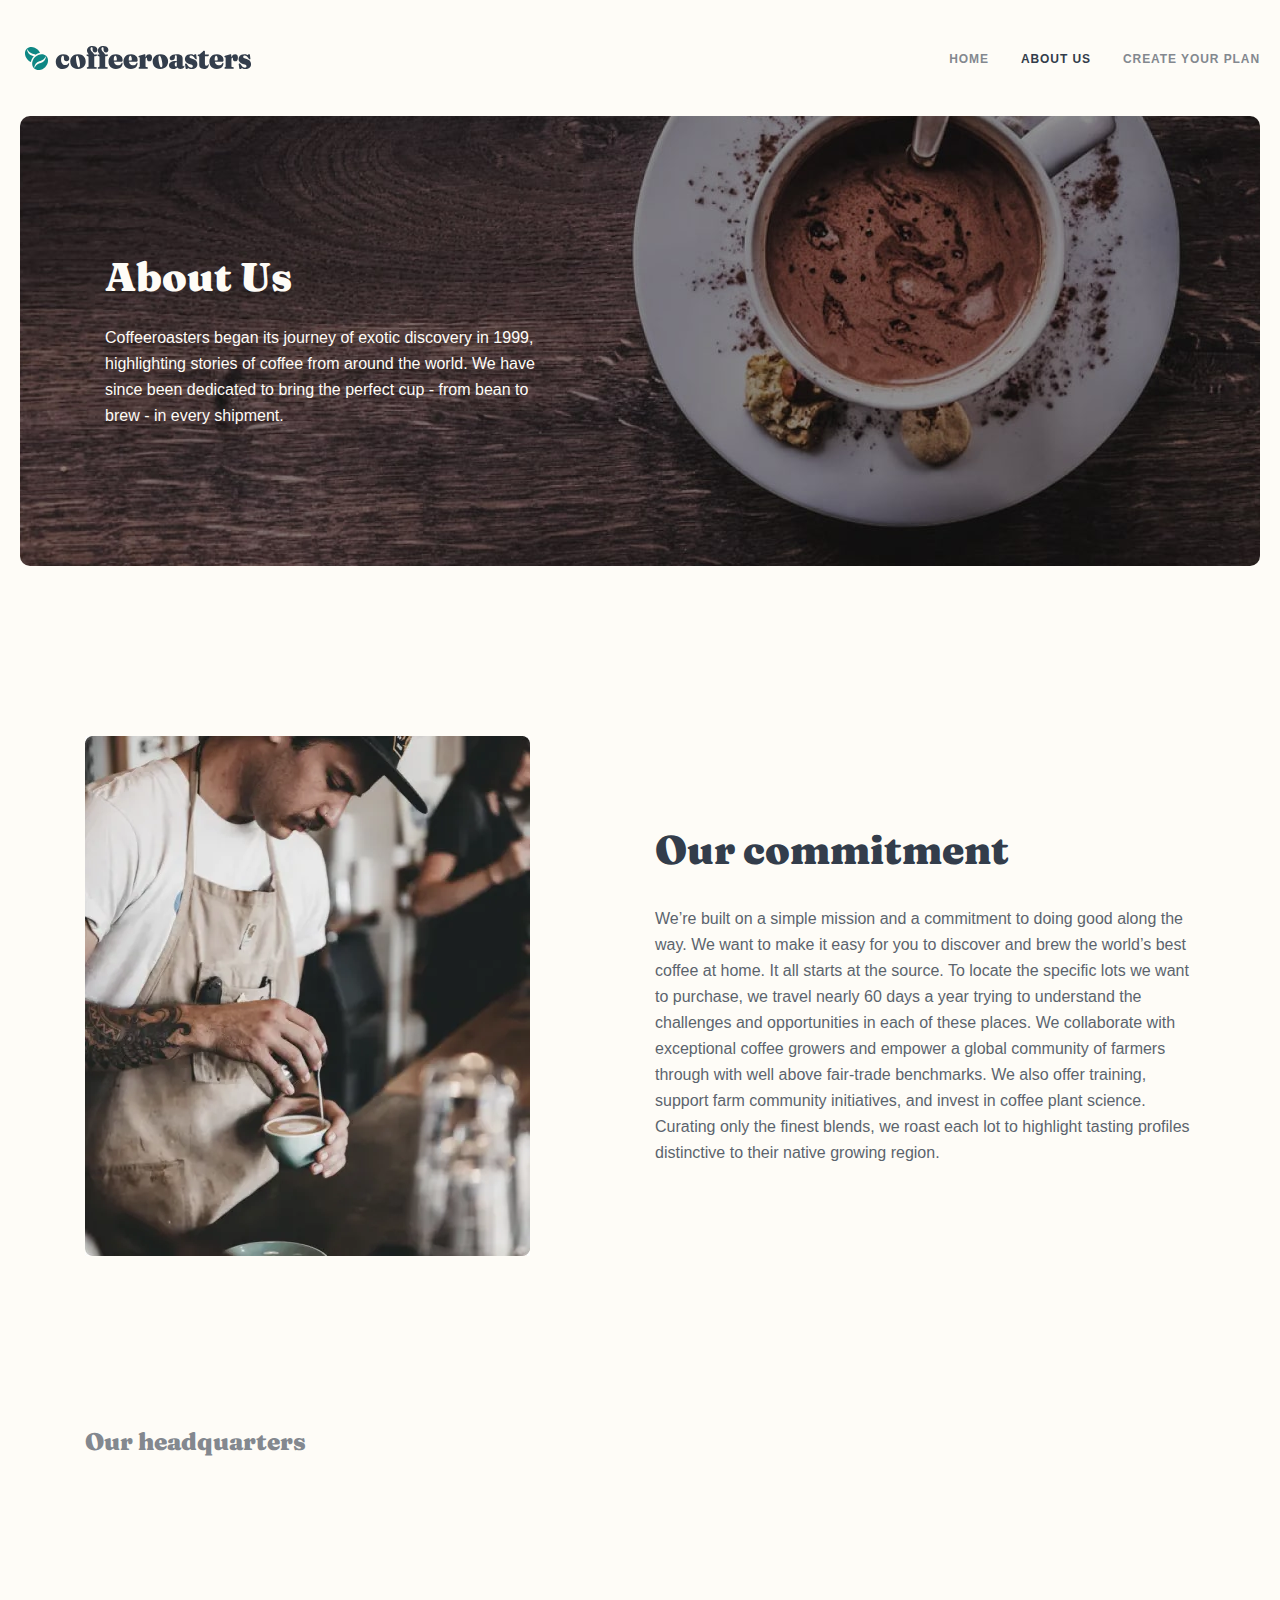
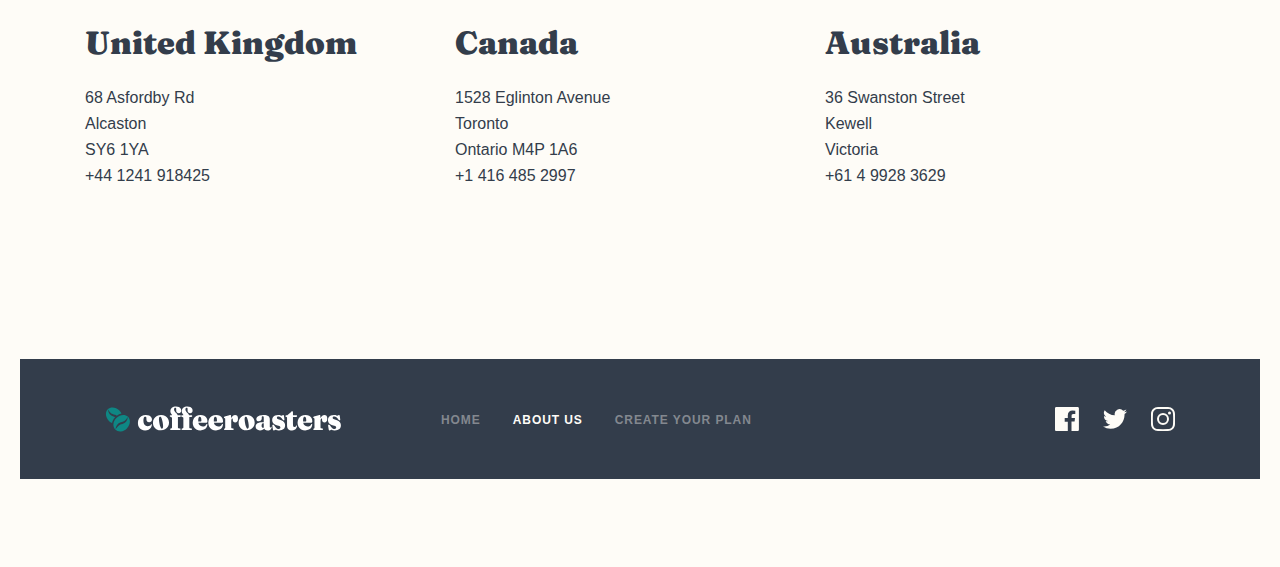
==== commit 30f1679f: "Edit commitment section" ====
--- a/about.html
+++ b/about.html
@@ -69,13 +69,13 @@
                 <picture>
                     <source 
                     type="image/webp"
-                    media="(max-width: 425px)" 
+                    media="(max-width: 700px)" 
                     srcset="./images/webp/commitment/2x/mobile@2x.webp 2x, ./images/webp/commitment/1x/mobile.webp 1x"
                     >
                     
                     <source 
                     type="image/webp"
-                    media="(max-width: 768px)" 
+                    media="(max-width: 868px)" 
                     srcset="./images/webp/commitment/2x/tablet@2x.webp 2x, ./images/webp/commitment/1x/tablet.webp 1x"
                     >
 
@@ -86,12 +86,12 @@
                     
                     
                     <source 
-                    media="(max-width: 425px)" 
+                    media="(max-width: 700px)" 
                     srcset="./images/jpg/commitment/2x/mobile@2x.jpg 2x, ./images/jpg/commitment/1x/mobile.jpg 1x"
                     >
                     
                     <source 
-                    media="(max-width: 768px)" 
+                    media="(max-width: 868px)" 
                     srcset="./images/jpg/commitment/2x/tablet@2x.jpg 2x, ./images/jpg/commitment/1x/tablet.jpg 1x"
                     > 
                     
--- a/css/mian.min.css
+++ b/css/mian.min.css
@@ -1,2 +1,2 @@
-@font-face{font-family:"Fraunces";font-weight:900;src:url("../fonts/Fraunces/fraunces-v10-latin-900.woff2") format("woff2"),url("../fonts/Fraunces/fraunces-v10-latin-900.woff") format("woff")}@font-face{font-family:"Barlow";font-weight:400;src:url("../fonts/barlow/barlow-v5-latin-regular.woff2") format("woff2"),url("../fonts/barlow/barlow-v5-latin-regular.woff") format("woff")}@font-face{font-family:"Barlow";font-weight:700;src:url("../fonts/barlow/barlow-v5-latin-700.woff2") format("woff2"),url("../fonts/barlow/barlow-v5-latin-700.woff") format("woff")}html{line-height:1.15;-webkit-text-size-adjust:100%}body{margin:0}main{display:block}h1{font-size:2em;margin:0.67em 0}hr{-webkit-box-sizing:content-box;box-sizing:content-box;height:0;overflow:visible}pre{font-family:monospace, monospace;font-size:1em}a{background-color:transparent}abbr[title]{border-bottom:none;text-decoration:underline;-webkit-text-decoration:underline dotted;text-decoration:underline dotted}b,strong{font-weight:bolder}code,kbd,samp{font-family:monospace, monospace;font-size:1em}small{font-size:80%}sub,sup{font-size:75%;line-height:0;position:relative;vertical-align:baseline}sub{bottom:-0.25em}sup{top:-0.5em}img{border-style:none}button,input,optgroup,select,textarea{font-family:inherit;font-size:100%;line-height:1.15;margin:0}button,input{overflow:visible}button,select{text-transform:none}button,[type="button"],[type="reset"],[type="submit"]{-webkit-appearance:button}button::-moz-focus-inner,[type="button"]::-moz-focus-inner,[type="reset"]::-moz-focus-inner,[type="submit"]::-moz-focus-inner{border-style:none;padding:0}button:-moz-focusring,[type="button"]:-moz-focusring,[type="reset"]:-moz-focusring,[type="submit"]:-moz-focusring{outline:1px dotted ButtonText}fieldset{padding:0.35em 0.75em 0.625em}legend{-webkit-box-sizing:border-box;box-sizing:border-box;color:inherit;display:table;max-width:100%;padding:0;white-space:normal}progress{vertical-align:baseline}textarea{overflow:auto}[type="checkbox"],[type="radio"]{-webkit-box-sizing:border-box;box-sizing:border-box;padding:0}[type="number"]::-webkit-inner-spin-button,[type="number"]::-webkit-outer-spin-button{height:auto}[type="search"]{-webkit-appearance:textfield;outline-offset:-2px}[type="search"]::-webkit-search-decoration{-webkit-appearance:none}::-webkit-file-upload-button{-webkit-appearance:button;font:inherit}details{display:block}summary{display:list-item}template{display:none}[hidden]{display:none}html{height:100%;-webkit-box-sizing:border-box;box-sizing:border-box}*,*::before,*::after{-webkit-box-sizing:inherit;box-sizing:inherit;scroll-behavior:smooth}.visually-hidden{position:absolute;width:1px;height:1px;margin:-1px;padding:0;border:0;clip:rect(0 0 0 0);-webkit-clip-path:inset(50%);clip-path:inset(50%);overflow:hidden;white-space:nowrap}body{height:100%;display:-webkit-box;display:-ms-flexbox;display:flex;-webkit-box-orient:vertical;-webkit-box-direction:normal;-ms-flex-direction:column;flex-direction:column;margin:0;padding:0;font-family:"Barlow","Arial",sans-serif;font-size:16px;line-height:26px;color:#333d4b;background-color:#fefcf7}h1,h2,h3,h4,h5,h6{margin-top:0;font-family:"Fraunces","Arial",sans-serif;font-weight:900}p{margin-top:0}ul,ol{list-style:none;margin:0;padding:0}img{display:block;-o-object-fit:contain;object-fit:contain}main{-webkit-box-flex:1;-ms-flex-positive:1;flex-grow:1}@media only screen and (-webkit-min-device-pixel-ratio: 2), only screen and (min--moz-device-pixel-ratio: 2), only screen and (min-device-pixel-ratio: 2), only screen and (min-resolution: 192dpi), only screen and (min-resolution: 2dppx){.hero__inner{background-image:url("../images/jpg/hero/2x/hero-picture@2x.jpg")}.about-hero__inner{background-image:url("../images/jpg/about-hero/2x/about-bg-image@2x.jpg")}}.container{max-width:1320px;width:100%;margin:0 auto;padding:0 20px}.container--small{max-width:1150px}.header .container{display:-webkit-box;display:-ms-flexbox;display:flex;-webkit-box-pack:justify;-ms-flex-pack:justify;justify-content:space-between;-webkit-box-align:center;-ms-flex-align:center;align-items:center;padding:45px 20px}@media only screen and (max-width: 768px){.header .container{padding-top:40px;padding-bottom:53px}}@media only screen and (max-width: 425px){.header .container{padding-top:32px;padding-bottom:40px}}.footer .container{margin-bottom:88px}.footer__inner{display:-webkit-box;display:-ms-flexbox;display:flex;-webkit-box-align:center;-ms-flex-align:center;align-items:center;padding:47px 85px;background-color:#333d4b}.footer__logo{margin-right:100px}.footer .nav{margin-right:auto}.footer .nav .nav__link:hover{color:#fefcf7}.footer .nav .nav__link--active{color:#fefcf7}@media only screen and (max-width: 1050px){.footer__inner{-webkit-box-pack:justify;-ms-flex-pack:justify;justify-content:space-between}.footer__logo{margin-right:0}.footer .nav{margin-right:0}}@media only screen and (max-width: 950px){.footer__inner{padding:47px 30px}.footer .nav__item+.nav__item{margin-left:16px}}@media only screen and (max-width: 768px){.footer .container{margin-bottom:72px}.footer__inner{-webkit-box-orient:vertical;-webkit-box-direction:normal;-ms-flex-direction:column;flex-direction:column;padding:54px 30px}.footer__logo{margin-bottom:32px}.footer .nav{margin-bottom:65px}.footer .nav__item+.nav__item{margin-left:32px}}@media only screen and (max-width: 425px){.footer__logo{margin-bottom:50px}.footer .nav{margin-bottom:50px}.footer .nav__list{-webkit-box-orient:vertical;-webkit-box-direction:normal;-ms-flex-direction:column;flex-direction:column}.footer .nav__item+.nav__item{margin-left:0}.footer .nav__item{padding:12px 0}.footer .nav__item:first-child{padding-top:0}.footer .nav__item:last-child{padding-bottom:0}}.nav__list{display:-webkit-box;display:-ms-flexbox;display:flex;-webkit-box-align:center;-ms-flex-align:center;align-items:center}.nav__item+.nav__item{margin-left:32px}.nav__link{font-family:"Barlow","Arial",sans-serif;text-decoration:none;font-weight:700;font-size:12px;line-height:15px;letter-spacing:0.923077px;text-transform:uppercase;color:#83888f;-webkit-transition:color 0.25s ease;transition:color 0.25s ease}.nav__link:hover{color:#333d4b}.nav__link--active{color:#333d4b}.nav__burger{display:none;width:16px;height:15px;background-image:url("../images/svg/nav-menu.svg");background-repeat:no-repeat;background-size:contain;background-position:center;cursor:pointer;z-index:1000}@media only screen and (max-width: 768px){.header .nav__list{position:absolute;top:119px;right:0;bottom:0;left:0;z-index:1;display:-webkit-box;display:-ms-flexbox;display:flex;-webkit-box-orient:vertical;-webkit-box-direction:normal;-ms-flex-direction:column;flex-direction:column;-webkit-box-align:center;-ms-flex-align:center;align-items:center;padding:24px 0px;background:-webkit-gradient(linear, left bottom, left top, from(rgba(254,252,247,0)), color-stop(55.94%, #fefcf7));background:linear-gradient(0deg, rgba(254,252,247,0) 0%, #fefcf7 55.94%);opacity:0;overflow:hidden;visibility:hidden;-webkit-transition:opacity 0.25s ease,overflow 0.25s ease,visibility 0.25s ease;transition:opacity 0.25s ease,overflow 0.25s ease,visibility 0.25s ease}.header .nav__list .nav__item{width:100%;display:block;margin-left:0}.header .nav__list .nav__link{display:block;padding:16px 0;font-family:"Fraunces","Arial",sans-serif;font-size:24px;line-height:32px;text-align:center;-webkit-transition:background-color 0.25s ease,color 0.25s ease;transition:background-color 0.25s ease,color 0.25s ease}.header .nav__list .nav__link:hover{background-color:#0e8784;color:#fefcf7}.header--active .nav__list{opacity:1;overflow:visible;visibility:visible}.nav__burger{display:block}.header--active .nav__burger{background-image:url("../images/svg/x.svg")}}@media only screen and (max-width: 425px){.header .nav__list{top:98px}}.hero .container{margin-bottom:260px}.hero__inner{padding:117px 85px;background-image:url("../images/jpg/hero/1x/hero-picture.jpg");background-size:1947px 1298px;background-position:left 0 bottom -170px;color:#fefcf7;border-radius:10px}.hero__heading{max-width:495px;width:100%;margin-bottom:32px;font-size:72px;line-height:72px}.hero__text{max-width:445px;width:100%;margin-bottom:56px;opacity:0.8}@media only screen and (max-width: 1150px){.hero__inner{background-position:right -830px bottom -170px}}@media only screen and (max-width: 1050px){.hero .container{margin-bottom:200px}}@media only screen and (max-width: 768px){.hero__inner{padding:104px 58px;background-size:1284px 854px;background-position:right -600px bottom 0}.hero__heading{max-width:330px;margin-bottom:24px;font-size:48px;line-height:48px}.hero__text{max-width:398px;margin-bottom:40px;font-size:15px;line-height:25px}}@media only screen and (max-width: 524px){.hero__inner{position:relative;padding-left:24px;padding-right:24px;z-index:0}.hero__inner::after{position:absolute;content:"";display:block;top:0;right:0;bottom:0;left:0;z-index:-1;background-color:rgba(0,0,0,0.600551);border-radius:inherit}.hero__heading{margin:0 auto;margin-bottom:24px;text-align:center}.hero__text{margin:0 auto;margin-bottom:40px;text-align:center}.hero__link{margin:0 auto}}@media only screen and (max-width: 425px){.hero__heading{max-width:300px;font-size:40px;line-height:40px}.hero__text{max-width:280px}}@media only screen and (max-width: 425px){.hero__heading{font-size:34px;line-height:40px}}.button{display:block;width:217px;padding:15px;text-decoration:none;font-family:"Fraunces","Arial",sans-serif;font-style:normal;font-weight:900;font-size:18px;line-height:25px;text-align:center;white-space:nowrap;overflow:hidden;text-overflow:ellipsis;color:#fefcf7;background-color:#0e8784;border:none;border-radius:6px;cursor:pointer;-webkit-transition:background-color 0.25s ease;transition:background-color 0.25s ease}.button:hover{background-color:#66D2CF}.button:disabled{background-color:#E2DEDB}.products .container{position:relative;margin-bottom:200px}.products__heading{position:absolute;right:0;left:0;top:-80px;z-index:0;display:block;margin-bottom:0;font-size:150px;line-height:1;white-space:nowrap;text-align:center;text-transform:lowercase;background-color:#83888f;background-image:-webkit-gradient(linear, left top, left bottom, color-stop(-100%, rgba(254,252,247,0.0001)), color-stop(95%, #fefcf7));background-image:linear-gradient(180deg, rgba(254,252,247,0.0001) -100%, #fefcf7 95%);-webkit-background-clip:text;-webkit-text-fill-color:transparent}.products__list{position:relative;display:-webkit-box;display:-ms-flexbox;display:flex;-webkit-box-pack:justify;-ms-flex-pack:justify;justify-content:space-between;max-width:1110px;width:100%;margin:0 auto;z-index:1}.product{width:255px;text-align:center}.product__image{margin-bottom:72px}.product__name{margin-bottom:24px;font-size:24px;line-height:32px;text-transform:capitalize}.product__text{margin-bottom:0}@media only screen and (max-width: 1100px){.products__heading{font-size:120px}}@media only screen and (max-width: 1050px){.products .container{margin-bottom:150px}.products__heading{top:-50px;font-size:96px}.products__list{-webkit-box-orient:vertical;-webkit-box-direction:normal;-ms-flex-direction:column;flex-direction:column}.product{display:-webkit-box;display:-ms-flexbox;display:flex;-webkit-box-pack:center;-ms-flex-pack:center;justify-content:center;-webkit-box-align:center;-ms-flex-align:center;align-items:center;min-width:100%;margin-bottom:32px}.product:last-child{margin-bottom:0}.product__image{margin-right:24px;margin-bottom:0}.product__info{max-width:282px;text-align:left}.product__name{font-size:24px;line-height:32px}.product__text{font-size:15px;line-height:25px}}@media only screen and (max-width: 768px){.products__heading{font-size:96px}}@media only screen and (max-width: 700px){.products__heading{font-size:72px}.product__image{margin-right:0}}@media only screen and (max-width: 550px){.products .container{margin-bottom:120px}.products__heading{font-size:56px}.product{-webkit-box-orient:vertical;-webkit-box-direction:normal;-ms-flex-direction:column;flex-direction:column;margin-bottom:48px}.product__image{width:200px;height:150px;margin-bottom:24px}.product__info{text-align:center}}@media only screen and (max-width: 425px){.products__heading{top:-70px;font-size:40px}}.discovery .container{position:relative;padding-bottom:150px;margin-bottom:200px}.discovery__inner{padding:100px;padding-bottom:317px;text-align:center;color:#fefcf7;background-color:#333d4b;border-radius:10px}.discovery__heading{margin-bottom:32px}.discovery__text{max-width:540px;width:100%;margin:0 auto;margin-bottom:0}.discovery__list{position:absolute;bottom:0%;right:50%;-webkit-transform:translateX(50%);transform:translateX(50%);display:-webkit-box;display:-ms-flexbox;display:flex;-webkit-box-pack:justify;-ms-flex-pack:justify;justify-content:space-between;max-width:1110px;width:100%}.discovery__item{max-width:350px;width:100%;padding:48px;padding-top:72px;text-align:center;color:#fefcf7;background-color:#0e8784;border-radius:8px}.discovery__item__title{margin-bottom:24px;font-size:24px;line-height:32px;white-space:nowrap}.discovery__item__text{margin-bottom:0}.discovery__item::before{content:"";display:block;margin:0 auto;margin-bottom:56px;width:72px;height:72px;background-image:url("../images/svg/discovery/discovery-1.svg");background-repeat:no-repeat;background-size:contain;background-position:center}.discovery__item:nth-child(2)::before{background-image:url("../images/svg/discovery/discovery-2.svg")}.discovery__item:nth-child(3)::before{background-image:url("../images/svg/discovery/discovery-3.svg")}@media only screen and (max-width: 1210px){.discovery__list{max-width:1170px;padding:0 30px}.discovery__item+.discovery__item{margin-left:10px}}@media only screen and (max-width: 998px){.discovery__item{padding-right:24px;padding-left:24px}}@media only screen and (max-width: 861px){.discovery .container{padding-bottom:290px;margin-bottom:150px}.discovery__inner{padding:54px 74px;padding-bottom:370px}.discovery__list{-webkit-box-orient:vertical;-webkit-box-direction:normal;-ms-flex-direction:column;flex-direction:column;max-width:668px;padding:0 44px}.discovery__item{display:-webkit-box;display:-ms-flexbox;display:flex;-webkit-box-pack:justify;-ms-flex-pack:justify;justify-content:space-between;-webkit-box-align:center;-ms-flex-align:center;align-items:center;max-width:100%;padding:41px 70px}.discovery__item::before{min-width:56px;max-width:56px;min-height:56px;max-height:56px;margin:0;margin-right:24px}.discovery__item__title{margin-bottom:16px;text-align:left}.discovery__item__text{max-width:350px;width:100%;font-size:15px;text-align:left;line-height:25px}.discovery__item+.discovery__item{margin-top:24px;margin-left:0}}@media only screen and (max-width: 610px){.discovery__item{padding-left:40px;padding-right:40px}}@media only screen and (max-width: 550px){.discovery .container{padding-bottom:597px;margin-bottom:120px}.discovery__inner{padding:64px 24px;padding-bottom:661px}.discovery__item{-webkit-box-orient:vertical;-webkit-box-direction:normal;-ms-flex-direction:column;flex-direction:column;padding:72px 20px;padding-bottom:51px}.discovery__item::before{min-width:72px;max-width:72px;min-height:72px;max-height:72px;margin:0;margin-bottom:56px}.discovery__item__title{text-align:center;margin-bottom:24px}.discovery__item__text{max-width:255px;text-align:center}}@media only screen and (max-width: 350px){.discovery .container{padding-bottom:593px}.discovery__list{padding:0 40px}.discovery__item{padding-left:10px;padding-right:10px}.discovery__item+.discovery__item{margin-top:20px}}.steps .container{margin-bottom:200px}.steps__heading{margin-bottom:95px;font-size:24px;line-height:32px;color:#83888f}.steps__list{display:-ms-grid;display:grid;-ms-grid-columns:(1fr)[3];grid-template-columns:repeat(3, 1fr);margin-bottom:64px}.step{position:relative;padding-top:82px;padding-right:24px}.step::after{content:"";position:absolute;top:0;left:0;-webkit-transform:translateY(-50%);transform:translateY(-50%);display:block;width:32px;height:32px;border:2px solid #0e8784;border-radius:50%;background-color:#fefcf7}.step::before{content:"";position:absolute;top:0;left:16px;-webkit-transform:translateY(-50%);transform:translateY(-50%);display:block;width:100%;height:2px;background-color:#fdd6ba}.step:last-child::before{content:none}.step__heading{max-width:255px;margin-bottom:42px}.step__heading__count{display:block;margin-bottom:38px;font-size:72px;line-height:72px;color:#fdd6ba}.step__heading__text{display:block;margin-bottom:42px;font-size:32px;line-height:36px}.step__text{max-width:285px;margin-bottom:0}@media only screen and (max-width: 900px){.step__heading{margin-bottom:40px}.step__heading__text{max-width:225px;font-size:28px;line-height:32px}.step__text{font-size:15px;line-height:25px}}@media only screen and (max-width: 768px){.steps .container{margin-bottom:150px}.steps__list{margin-bottom:44px}}@media only screen and (max-width: 590px){.steps .container{margin-bottom:120px}.steps__heading{margin-bottom:80px;text-align:center}.steps__list{-ms-grid-columns:none;grid-template-columns:none;margin-bottom:80px}.step{max-width:330px;margin:0 auto;padding:0;text-align:center}.step::before{content:none}.step::after{content:none}.step+.step{margin-top:56px}.step__heading{margin:0 auto;margin-bottom:24px}.step__heading__count{margin-bottom:24px}.step__heading__text{max-width:none;margin:0 auto}.step__text{max-width:none}.steps__link{margin:0 auto}}.about-hero .container{margin-bottom:170px}.about-hero__inner{padding:137px 85px;color:#fefcf7;background-image:url("../images/jpg/about-hero/1x/about-bg-image.jpg");background-size:1532px 1022px;background-position:left -45px bottom -195px;border-radius:10px}.abdout-hero__heading{margin-bottom:24px;font-size:40px;line-height:48px}.about-hero__text{max-width:445px;width:100%;margin-bottom:0}@media only screen and (max-width: 1000px){.about-hero__inner{background-position:right -520px bottom -195px}}@media only screen and (max-width: 768px){.about-hero .container{margin-bottom:150px}.about-hero__inner{padding:118px 58px;background-size:1211px 808px;background-position:right -490px center}.abdout-hero__heading{margin-bottom:24px;font-size:32px;line-height:40px}.about-hero__text{max-width:400px;font-size:15px;line-height:25px}}@media only screen and (max-width: 550px){.about-hero .container{margin-bottom:120px}.about-hero__inner{padding:110px 24px;padding-bottom:87px}.abdout-hero__heading{font-size:28px;line-height:28px;text-align:center}.about-hero__text{max-width:400px;font-size:15px;line-height:25px;text-align:center;margin:0 auto}}.countries .container{margin-bottom:170px}.countries__heading{font-size:24px;line-height:32px;margin-bottom:72px;color:#83888f}.countries__list{display:-ms-grid;display:grid;-ms-grid-columns:(1fr)[3];grid-template-columns:repeat(3, 1fr)}.country__list{margin:0}.country::before{content:"";display:block;width:50px;height:50px;margin-bottom:45px;background-image:url("../images/svg/countries/United-Kingdom.svg");background-repeat:no-repeat;background-size:contain;background-position:0 center}.country:nth-child(2)::before{background-image:url("../images/svg/countries/Canada.svg")}.country:nth-child(3)::before{background-image:url("../images/svg/countries/Australia.svg")}.country__name{margin-bottom:24px;font-family:"Fraunces","Arial",sans-serif;font-size:32px;line-height:36px}.country__info{margin:0}.country__info a{display:block;text-decoration:none;color:inherit}@media only screen and (max-width: 950px){.countries .container{margin-bottom:150px}.country__name{margin-bottom:21px;font-size:24px;line-height:36px}}@media only screen and (max-width: 700px){.countries .container{margin-bottom:120px}.countries__heading{text-align:center}.countries__list{-ms-grid-columns:none;grid-template-columns:none}.country{text-align:center}.country::before{margin:0 auto;margin-bottom:50px}.country+.country{margin-top:80px}.country__name{margin-bottom:21px;font-size:28px;line-height:36px}}.socials{display:-webkit-box;display:-ms-flexbox;display:flex;-webkit-box-align:center;-ms-flex-align:center;align-items:center}.social+.social{margin-left:24px}.social__link{color:#fefcf7;-webkit-transition:color 0.25s ease;transition:color 0.25s ease}.social__link:hover{color:#fdd6ba}.social__image{display:block}
+@font-face{font-family:"Fraunces";font-weight:900;src:url("../fonts/Fraunces/fraunces-v10-latin-900.woff2") format("woff2"),url("../fonts/Fraunces/fraunces-v10-latin-900.woff") format("woff")}@font-face{font-family:"Barlow";font-weight:400;src:url("../fonts/barlow/barlow-v5-latin-regular.woff2") format("woff2"),url("../fonts/barlow/barlow-v5-latin-regular.woff") format("woff")}@font-face{font-family:"Barlow";font-weight:700;src:url("../fonts/barlow/barlow-v5-latin-700.woff2") format("woff2"),url("../fonts/barlow/barlow-v5-latin-700.woff") format("woff")}html{line-height:1.15;-webkit-text-size-adjust:100%}body{margin:0}main{display:block}h1{font-size:2em;margin:0.67em 0}hr{-webkit-box-sizing:content-box;box-sizing:content-box;height:0;overflow:visible}pre{font-family:monospace, monospace;font-size:1em}a{background-color:transparent}abbr[title]{border-bottom:none;text-decoration:underline;-webkit-text-decoration:underline dotted;text-decoration:underline dotted}b,strong{font-weight:bolder}code,kbd,samp{font-family:monospace, monospace;font-size:1em}small{font-size:80%}sub,sup{font-size:75%;line-height:0;position:relative;vertical-align:baseline}sub{bottom:-0.25em}sup{top:-0.5em}img{border-style:none}button,input,optgroup,select,textarea{font-family:inherit;font-size:100%;line-height:1.15;margin:0}button,input{overflow:visible}button,select{text-transform:none}button,[type="button"],[type="reset"],[type="submit"]{-webkit-appearance:button}button::-moz-focus-inner,[type="button"]::-moz-focus-inner,[type="reset"]::-moz-focus-inner,[type="submit"]::-moz-focus-inner{border-style:none;padding:0}button:-moz-focusring,[type="button"]:-moz-focusring,[type="reset"]:-moz-focusring,[type="submit"]:-moz-focusring{outline:1px dotted ButtonText}fieldset{padding:0.35em 0.75em 0.625em}legend{-webkit-box-sizing:border-box;box-sizing:border-box;color:inherit;display:table;max-width:100%;padding:0;white-space:normal}progress{vertical-align:baseline}textarea{overflow:auto}[type="checkbox"],[type="radio"]{-webkit-box-sizing:border-box;box-sizing:border-box;padding:0}[type="number"]::-webkit-inner-spin-button,[type="number"]::-webkit-outer-spin-button{height:auto}[type="search"]{-webkit-appearance:textfield;outline-offset:-2px}[type="search"]::-webkit-search-decoration{-webkit-appearance:none}::-webkit-file-upload-button{-webkit-appearance:button;font:inherit}details{display:block}summary{display:list-item}template{display:none}[hidden]{display:none}html{height:100%;-webkit-box-sizing:border-box;box-sizing:border-box}*,*::before,*::after{-webkit-box-sizing:inherit;box-sizing:inherit;scroll-behavior:smooth}.visually-hidden{position:absolute;width:1px;height:1px;margin:-1px;padding:0;border:0;clip:rect(0 0 0 0);-webkit-clip-path:inset(50%);clip-path:inset(50%);overflow:hidden;white-space:nowrap}body{height:100%;display:-webkit-box;display:-ms-flexbox;display:flex;-webkit-box-orient:vertical;-webkit-box-direction:normal;-ms-flex-direction:column;flex-direction:column;margin:0;padding:0;font-family:"Barlow","Arial",sans-serif;font-size:16px;line-height:26px;color:#333d4b;background-color:#fefcf7}h1,h2,h3,h4,h5,h6{margin-top:0;font-family:"Fraunces","Arial",sans-serif;font-weight:900}p{margin-top:0}ul,ol{list-style:none;margin:0;padding:0}img{display:block;-o-object-fit:contain;object-fit:contain}main{-webkit-box-flex:1;-ms-flex-positive:1;flex-grow:1}@media only screen and (-webkit-min-device-pixel-ratio: 2), only screen and (min--moz-device-pixel-ratio: 2), only screen and (min-device-pixel-ratio: 2), only screen and (min-resolution: 192dpi), only screen and (min-resolution: 2dppx){.hero__inner{background-image:url("../images/jpg/hero/2x/hero-picture@2x.jpg")}.about-hero__inner{background-image:url("../images/jpg/about-hero/2x/about-bg-image@2x.jpg")}}.container{max-width:1320px;width:100%;margin:0 auto;padding:0 20px}.container--small{max-width:1150px}.header .container{display:-webkit-box;display:-ms-flexbox;display:flex;-webkit-box-pack:justify;-ms-flex-pack:justify;justify-content:space-between;-webkit-box-align:center;-ms-flex-align:center;align-items:center;padding:45px 20px}@media only screen and (max-width: 768px){.header .container{padding-top:40px;padding-bottom:53px}}@media only screen and (max-width: 425px){.header .container{padding-top:32px;padding-bottom:40px}}.footer .container{margin-bottom:88px}.footer__inner{display:-webkit-box;display:-ms-flexbox;display:flex;-webkit-box-align:center;-ms-flex-align:center;align-items:center;padding:47px 85px;background-color:#333d4b}.footer__logo{margin-right:100px}.footer .nav{margin-right:auto}.footer .nav .nav__link:hover{color:#fefcf7}.footer .nav .nav__link--active{color:#fefcf7}@media only screen and (max-width: 1050px){.footer__inner{-webkit-box-pack:justify;-ms-flex-pack:justify;justify-content:space-between}.footer__logo{margin-right:0}.footer .nav{margin-right:0}}@media only screen and (max-width: 950px){.footer__inner{padding:47px 30px}.footer .nav__item+.nav__item{margin-left:16px}}@media only screen and (max-width: 768px){.footer .container{margin-bottom:72px}.footer__inner{-webkit-box-orient:vertical;-webkit-box-direction:normal;-ms-flex-direction:column;flex-direction:column;padding:54px 30px}.footer__logo{margin-bottom:32px}.footer .nav{margin-bottom:65px}.footer .nav__item+.nav__item{margin-left:32px}}@media only screen and (max-width: 425px){.footer__logo{margin-bottom:50px}.footer .nav{margin-bottom:50px}.footer .nav__list{-webkit-box-orient:vertical;-webkit-box-direction:normal;-ms-flex-direction:column;flex-direction:column}.footer .nav__item+.nav__item{margin-left:0}.footer .nav__item{padding:12px 0}.footer .nav__item:first-child{padding-top:0}.footer .nav__item:last-child{padding-bottom:0}}.nav__list{display:-webkit-box;display:-ms-flexbox;display:flex;-webkit-box-align:center;-ms-flex-align:center;align-items:center}.nav__item+.nav__item{margin-left:32px}.nav__link{font-family:"Barlow","Arial",sans-serif;text-decoration:none;font-weight:700;font-size:12px;line-height:15px;letter-spacing:0.923077px;text-transform:uppercase;color:#83888f;-webkit-transition:color 0.25s ease;transition:color 0.25s ease}.nav__link:hover{color:#333d4b}.nav__link--active{color:#333d4b}.nav__burger{display:none;width:16px;height:15px;background-image:url("../images/svg/nav-menu.svg");background-repeat:no-repeat;background-size:contain;background-position:center;cursor:pointer;z-index:1000}@media only screen and (max-width: 768px){.header .nav__list{position:absolute;top:119px;right:0;bottom:0;left:0;z-index:1;display:-webkit-box;display:-ms-flexbox;display:flex;-webkit-box-orient:vertical;-webkit-box-direction:normal;-ms-flex-direction:column;flex-direction:column;-webkit-box-align:center;-ms-flex-align:center;align-items:center;padding:24px 0px;background:-webkit-gradient(linear, left bottom, left top, from(rgba(254,252,247,0)), color-stop(55.94%, #fefcf7));background:linear-gradient(0deg, rgba(254,252,247,0) 0%, #fefcf7 55.94%);opacity:0;overflow:hidden;visibility:hidden;-webkit-transition:opacity 0.25s ease,overflow 0.25s ease,visibility 0.25s ease;transition:opacity 0.25s ease,overflow 0.25s ease,visibility 0.25s ease}.header .nav__list .nav__item{width:100%;display:block;margin-left:0}.header .nav__list .nav__link{display:block;padding:16px 0;font-family:"Fraunces","Arial",sans-serif;font-size:24px;line-height:32px;text-align:center;-webkit-transition:background-color 0.25s ease,color 0.25s ease;transition:background-color 0.25s ease,color 0.25s ease}.header .nav__list .nav__link:hover{background-color:#0e8784;color:#fefcf7}.header--active .nav__list{opacity:1;overflow:visible;visibility:visible}.nav__burger{display:block}.header--active .nav__burger{background-image:url("../images/svg/x.svg")}}@media only screen and (max-width: 425px){.header .nav__list{top:98px}}.hero .container{margin-bottom:260px}.hero__inner{padding:117px 85px;background-image:url("../images/jpg/hero/1x/hero-picture.jpg");background-size:1947px 1298px;background-position:left 0 bottom -170px;color:#fefcf7;border-radius:10px}.hero__heading{max-width:495px;width:100%;margin-bottom:32px;font-size:72px;line-height:72px}.hero__text{max-width:445px;width:100%;margin-bottom:56px;opacity:0.8}@media only screen and (max-width: 1150px){.hero__inner{background-position:right -830px bottom -170px}}@media only screen and (max-width: 1050px){.hero .container{margin-bottom:200px}}@media only screen and (max-width: 768px){.hero__inner{padding:104px 58px;background-size:1284px 854px;background-position:right -600px bottom 0}.hero__heading{max-width:330px;margin-bottom:24px;font-size:48px;line-height:48px}.hero__text{max-width:398px;margin-bottom:40px;font-size:15px;line-height:25px}}@media only screen and (max-width: 524px){.hero__inner{position:relative;padding-left:24px;padding-right:24px;z-index:0}.hero__inner::after{position:absolute;content:"";display:block;top:0;right:0;bottom:0;left:0;z-index:-1;background-color:rgba(0,0,0,0.600551);border-radius:inherit}.hero__heading{margin:0 auto;margin-bottom:24px;text-align:center}.hero__text{margin:0 auto;margin-bottom:40px;text-align:center}.hero__link{margin:0 auto}}@media only screen and (max-width: 425px){.hero__heading{max-width:300px;font-size:40px;line-height:40px}.hero__text{max-width:280px}}@media only screen and (max-width: 425px){.hero__heading{font-size:34px;line-height:40px}}.button{display:block;width:217px;padding:15px;text-decoration:none;font-family:"Fraunces","Arial",sans-serif;font-style:normal;font-weight:900;font-size:18px;line-height:25px;text-align:center;white-space:nowrap;overflow:hidden;text-overflow:ellipsis;color:#fefcf7;background-color:#0e8784;border:none;border-radius:6px;cursor:pointer;-webkit-transition:background-color 0.25s ease;transition:background-color 0.25s ease}.button:hover{background-color:#66D2CF}.button:disabled{background-color:#E2DEDB}.products .container{position:relative;margin-bottom:200px}.products__heading{position:absolute;right:0;left:0;top:-80px;z-index:0;display:block;margin-bottom:0;font-size:150px;line-height:1;white-space:nowrap;text-align:center;text-transform:lowercase;background-color:#83888f;background-image:-webkit-gradient(linear, left top, left bottom, color-stop(-100%, rgba(254,252,247,0.0001)), color-stop(95%, #fefcf7));background-image:linear-gradient(180deg, rgba(254,252,247,0.0001) -100%, #fefcf7 95%);-webkit-background-clip:text;-webkit-text-fill-color:transparent}.products__list{position:relative;display:-webkit-box;display:-ms-flexbox;display:flex;-webkit-box-pack:justify;-ms-flex-pack:justify;justify-content:space-between;max-width:1110px;width:100%;margin:0 auto;z-index:1}.product{width:255px;text-align:center}.product__image{margin-bottom:72px}.product__name{margin-bottom:24px;font-size:24px;line-height:32px;text-transform:capitalize}.product__text{margin-bottom:0}@media only screen and (max-width: 1100px){.products__heading{font-size:120px}}@media only screen and (max-width: 1050px){.products .container{margin-bottom:150px}.products__heading{top:-50px;font-size:96px}.products__list{-webkit-box-orient:vertical;-webkit-box-direction:normal;-ms-flex-direction:column;flex-direction:column}.product{display:-webkit-box;display:-ms-flexbox;display:flex;-webkit-box-pack:center;-ms-flex-pack:center;justify-content:center;-webkit-box-align:center;-ms-flex-align:center;align-items:center;min-width:100%;margin-bottom:32px}.product:last-child{margin-bottom:0}.product__image{margin-right:24px;margin-bottom:0}.product__info{max-width:282px;text-align:left}.product__name{font-size:24px;line-height:32px}.product__text{font-size:15px;line-height:25px}}@media only screen and (max-width: 768px){.products__heading{font-size:96px}}@media only screen and (max-width: 700px){.products__heading{font-size:72px}.product__image{margin-right:0}}@media only screen and (max-width: 550px){.products .container{margin-bottom:120px}.products__heading{font-size:56px}.product{-webkit-box-orient:vertical;-webkit-box-direction:normal;-ms-flex-direction:column;flex-direction:column;margin-bottom:48px}.product__image{width:200px;height:150px;margin-bottom:24px}.product__info{text-align:center}}@media only screen and (max-width: 425px){.products__heading{top:-70px;font-size:40px}}.discovery .container{position:relative;padding-bottom:150px;margin-bottom:200px}.discovery__inner{padding:100px;padding-bottom:317px;text-align:center;color:#fefcf7;background-color:#333d4b;border-radius:10px}.discovery__heading{margin-bottom:32px}.discovery__text{max-width:540px;width:100%;margin:0 auto;margin-bottom:0}.discovery__list{position:absolute;bottom:0%;right:50%;-webkit-transform:translateX(50%);transform:translateX(50%);display:-webkit-box;display:-ms-flexbox;display:flex;-webkit-box-pack:justify;-ms-flex-pack:justify;justify-content:space-between;max-width:1110px;width:100%}.discovery__item{max-width:350px;width:100%;padding:48px;padding-top:72px;text-align:center;color:#fefcf7;background-color:#0e8784;border-radius:8px}.discovery__item__title{margin-bottom:24px;font-size:24px;line-height:32px;white-space:nowrap}.discovery__item__text{margin-bottom:0}.discovery__item::before{content:"";display:block;margin:0 auto;margin-bottom:56px;width:72px;height:72px;background-image:url("../images/svg/discovery/discovery-1.svg");background-repeat:no-repeat;background-size:contain;background-position:center}.discovery__item:nth-child(2)::before{background-image:url("../images/svg/discovery/discovery-2.svg")}.discovery__item:nth-child(3)::before{background-image:url("../images/svg/discovery/discovery-3.svg")}@media only screen and (max-width: 1210px){.discovery__list{max-width:1170px;padding:0 30px}.discovery__item+.discovery__item{margin-left:10px}}@media only screen and (max-width: 998px){.discovery__item{padding-right:24px;padding-left:24px}}@media only screen and (max-width: 861px){.discovery .container{padding-bottom:290px;margin-bottom:150px}.discovery__inner{padding:54px 74px;padding-bottom:370px}.discovery__list{-webkit-box-orient:vertical;-webkit-box-direction:normal;-ms-flex-direction:column;flex-direction:column;max-width:668px;padding:0 44px}.discovery__item{display:-webkit-box;display:-ms-flexbox;display:flex;-webkit-box-pack:justify;-ms-flex-pack:justify;justify-content:space-between;-webkit-box-align:center;-ms-flex-align:center;align-items:center;max-width:100%;padding:41px 70px}.discovery__item::before{min-width:56px;max-width:56px;min-height:56px;max-height:56px;margin:0;margin-right:24px}.discovery__item__title{margin-bottom:16px;text-align:left}.discovery__item__text{max-width:350px;width:100%;font-size:15px;text-align:left;line-height:25px}.discovery__item+.discovery__item{margin-top:24px;margin-left:0}}@media only screen and (max-width: 610px){.discovery__item{padding-left:40px;padding-right:40px}}@media only screen and (max-width: 550px){.discovery .container{padding-bottom:597px;margin-bottom:120px}.discovery__inner{padding:64px 24px;padding-bottom:661px}.discovery__item{-webkit-box-orient:vertical;-webkit-box-direction:normal;-ms-flex-direction:column;flex-direction:column;padding:72px 20px;padding-bottom:51px}.discovery__item::before{min-width:72px;max-width:72px;min-height:72px;max-height:72px;margin:0;margin-bottom:56px}.discovery__item__title{text-align:center;margin-bottom:24px}.discovery__item__text{max-width:255px;text-align:center}}@media only screen and (max-width: 350px){.discovery .container{padding-bottom:593px}.discovery__list{padding:0 40px}.discovery__item{padding-left:10px;padding-right:10px}.discovery__item+.discovery__item{margin-top:20px}}.steps .container{margin-bottom:200px}.steps__heading{margin-bottom:95px;font-size:24px;line-height:32px;color:#83888f}.steps__list{display:-ms-grid;display:grid;-ms-grid-columns:(1fr)[3];grid-template-columns:repeat(3, 1fr);margin-bottom:64px}.step{position:relative;padding-top:82px;padding-right:24px}.step::after{content:"";position:absolute;top:0;left:0;-webkit-transform:translateY(-50%);transform:translateY(-50%);display:block;width:32px;height:32px;border:2px solid #0e8784;border-radius:50%;background-color:#fefcf7}.step::before{content:"";position:absolute;top:0;left:16px;-webkit-transform:translateY(-50%);transform:translateY(-50%);display:block;width:100%;height:2px;background-color:#fdd6ba}.step:last-child::before{content:none}.step__heading{max-width:255px;margin-bottom:42px}.step__heading__count{display:block;margin-bottom:38px;font-size:72px;line-height:72px;color:#fdd6ba}.step__heading__text{display:block;margin-bottom:42px;font-size:32px;line-height:36px}.step__text{max-width:285px;margin-bottom:0}@media only screen and (max-width: 900px){.step__heading{margin-bottom:40px}.step__heading__text{max-width:225px;font-size:28px;line-height:32px}.step__text{font-size:15px;line-height:25px}}@media only screen and (max-width: 768px){.steps .container{margin-bottom:150px}.steps__list{margin-bottom:44px}}@media only screen and (max-width: 590px){.steps .container{margin-bottom:120px}.steps__heading{margin-bottom:80px;text-align:center}.steps__list{-ms-grid-columns:none;grid-template-columns:none;margin-bottom:80px}.step{max-width:330px;margin:0 auto;padding:0;text-align:center}.step::before{content:none}.step::after{content:none}.step+.step{margin-top:56px}.step__heading{margin:0 auto;margin-bottom:24px}.step__heading__count{margin-bottom:24px}.step__heading__text{max-width:none;margin:0 auto}.step__text{max-width:none}.steps__link{margin:0 auto}}.about-hero .container{margin-bottom:170px}.about-hero__inner{padding:137px 85px;color:#fefcf7;background-image:url("../images/jpg/about-hero/1x/about-bg-image.jpg");background-size:1532px 1022px;background-position:left -45px bottom -195px;border-radius:10px}.abdout-hero__heading{margin-bottom:24px;font-size:40px;line-height:48px}.about-hero__text{max-width:445px;width:100%;margin-bottom:0}@media only screen and (max-width: 1000px){.about-hero__inner{background-position:right -520px bottom -195px}}@media only screen and (max-width: 768px){.about-hero .container{margin-bottom:150px}.about-hero__inner{padding:118px 58px;background-size:1211px 808px;background-position:right -490px center}.abdout-hero__heading{margin-bottom:24px;font-size:32px;line-height:40px}.about-hero__text{max-width:400px;font-size:15px;line-height:25px}}@media only screen and (max-width: 550px){.about-hero .container{margin-bottom:120px}.about-hero__inner{padding:110px 24px;padding-bottom:87px}.abdout-hero__heading{font-size:28px;line-height:28px;text-align:center}.about-hero__text{max-width:400px;font-size:15px;line-height:25px;text-align:center;margin:0 auto}}.commitment .container{display:-webkit-box;display:-ms-flexbox;display:flex;-webkit-box-align:center;-ms-flex-align:center;align-items:center;-webkit-box-pack:justify;-ms-flex-pack:justify;justify-content:space-between;margin-bottom:170px}.commitment__info{max-width:540px;width:100%}.commitment__image{margin-right:32px}.commitmet__heading{margin-bottom:32px;font-size:40px;line-height:48px;white-space:nowrap}.commitment__text{margin-bottom:0;opacity:0.8}@media only screen and (max-width: 868px){.commitment .container{-webkit-box-pack:center;-ms-flex-pack:center;justify-content:center;margin-bottom:150px}.commitment__image{width:280px;height:470px;margin-right:70px}.commitment__info{max-width:340px}.commitmet__heading{margin-bottom:30px;font-size:32px;line-height:48px}.commitment__text{margin-bottom:0;font-size:15px;line-height:25px}}@media only screen and (max-width: 700px){.commitment .container{-webkit-box-orient:vertical;-webkit-box-direction:normal;-ms-flex-direction:column;flex-direction:column;margin-bottom:120px}.commitment__image{width:327px;height:400px;margin-right:0;margin-bottom:48px}.commitment__info{text-align:center;max-width:400px}}@media only screen and (max-width: 367px){.commitment__image{width:280px;height:342px}}.countries .container{margin-bottom:170px}.countries__heading{font-size:24px;line-height:32px;margin-bottom:72px;color:#83888f}.countries__list{display:-ms-grid;display:grid;-ms-grid-columns:(1fr)[3];grid-template-columns:repeat(3, 1fr)}.country__list{margin:0}.country::before{content:"";display:block;width:50px;height:50px;margin-bottom:45px;background-image:url("../images/svg/countries/United-Kingdom.svg");background-repeat:no-repeat;background-size:contain;background-position:0 center}.country:nth-child(2)::before{background-image:url("../images/svg/countries/Canada.svg")}.country:nth-child(3)::before{background-image:url("../images/svg/countries/Australia.svg")}.country__name{margin-bottom:24px;font-family:"Fraunces","Arial",sans-serif;font-size:32px;line-height:36px}.country__info{margin:0}.country__info a{display:block;text-decoration:none;color:inherit}@media only screen and (max-width: 950px){.countries .container{margin-bottom:150px}.country__name{margin-bottom:21px;font-size:24px;line-height:36px}}@media only screen and (max-width: 700px){.countries .container{margin-bottom:120px}.countries__heading{text-align:center}.countries__list{-ms-grid-columns:none;grid-template-columns:none}.country{text-align:center}.country::before{margin:0 auto;margin-bottom:50px}.country+.country{margin-top:80px}.country__name{margin-bottom:21px;font-size:28px;line-height:36px}}.socials{display:-webkit-box;display:-ms-flexbox;display:flex;-webkit-box-align:center;-ms-flex-align:center;align-items:center}.social+.social{margin-left:24px}.social__link{color:#fefcf7;-webkit-transition:color 0.25s ease;transition:color 0.25s ease}.social__link:hover{color:#fdd6ba}.social__image{display:block}
 /*# sourceMappingURL=mian.min.css.map */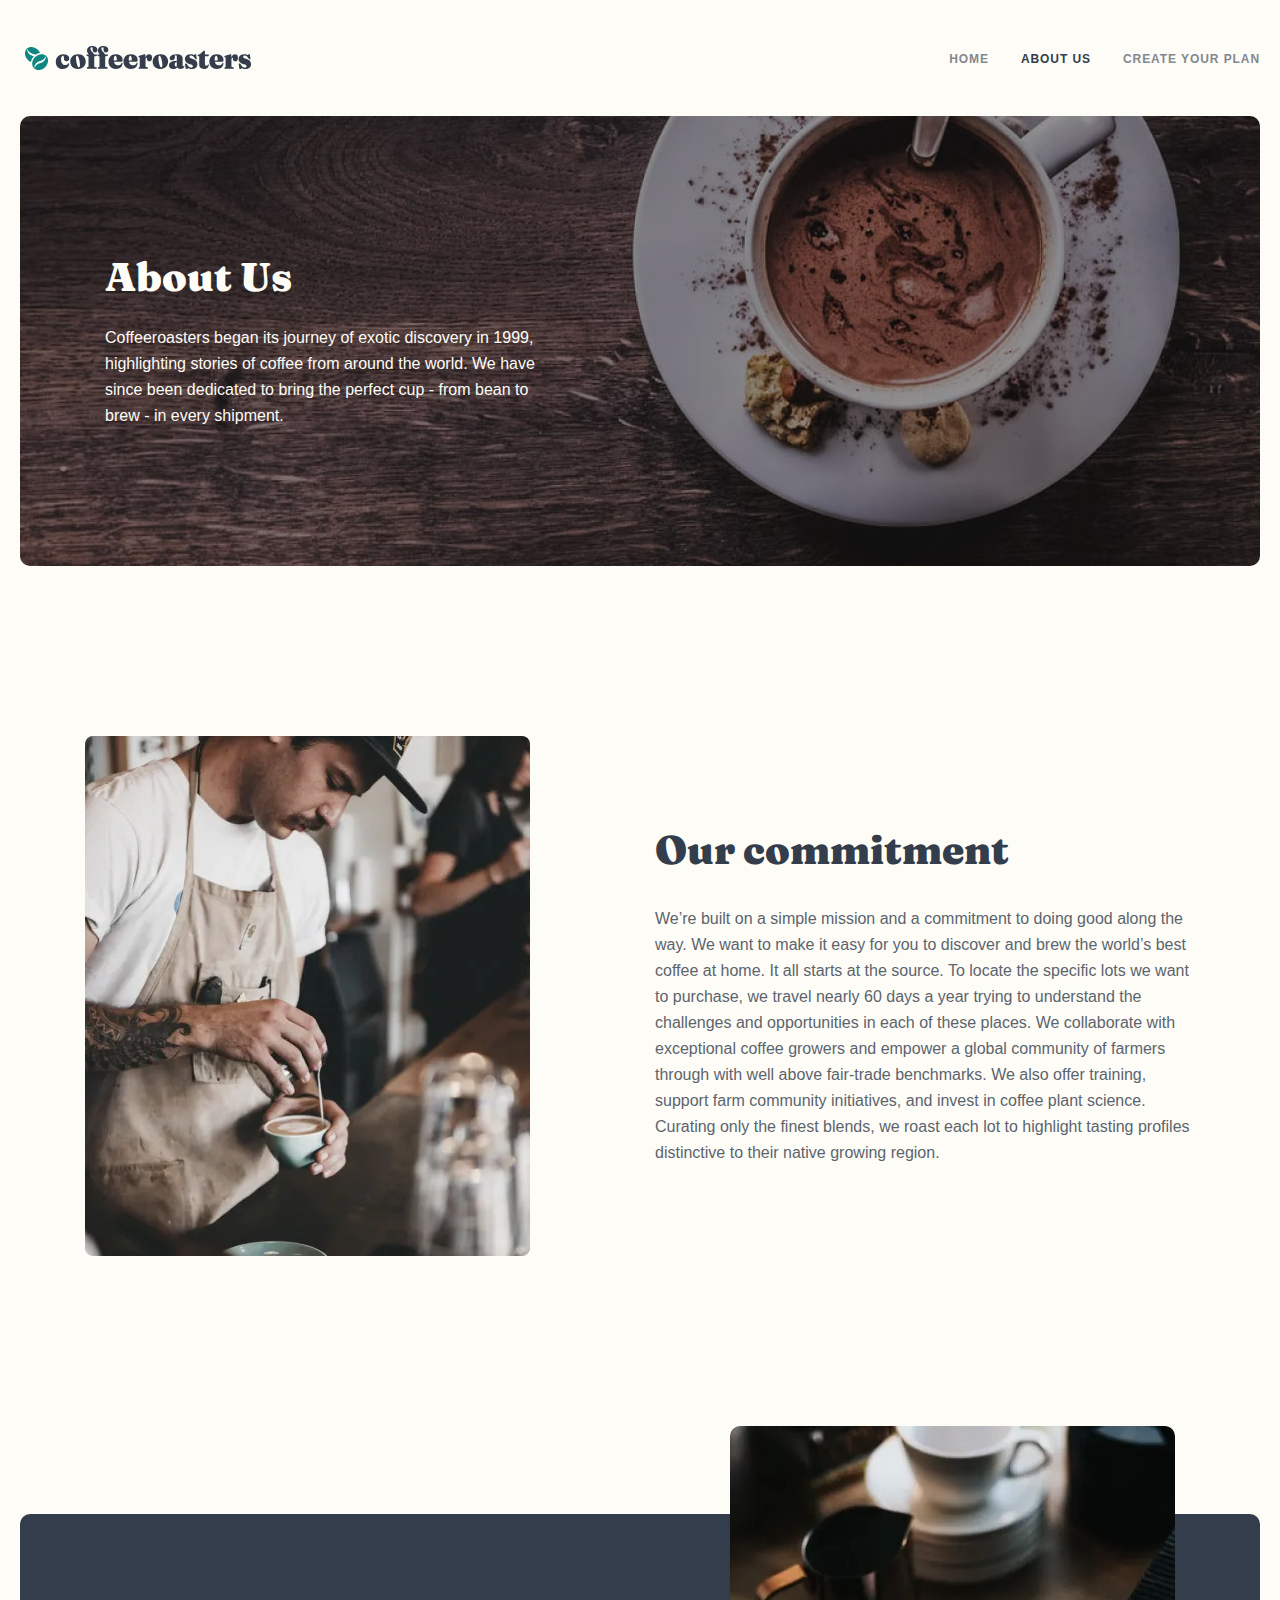
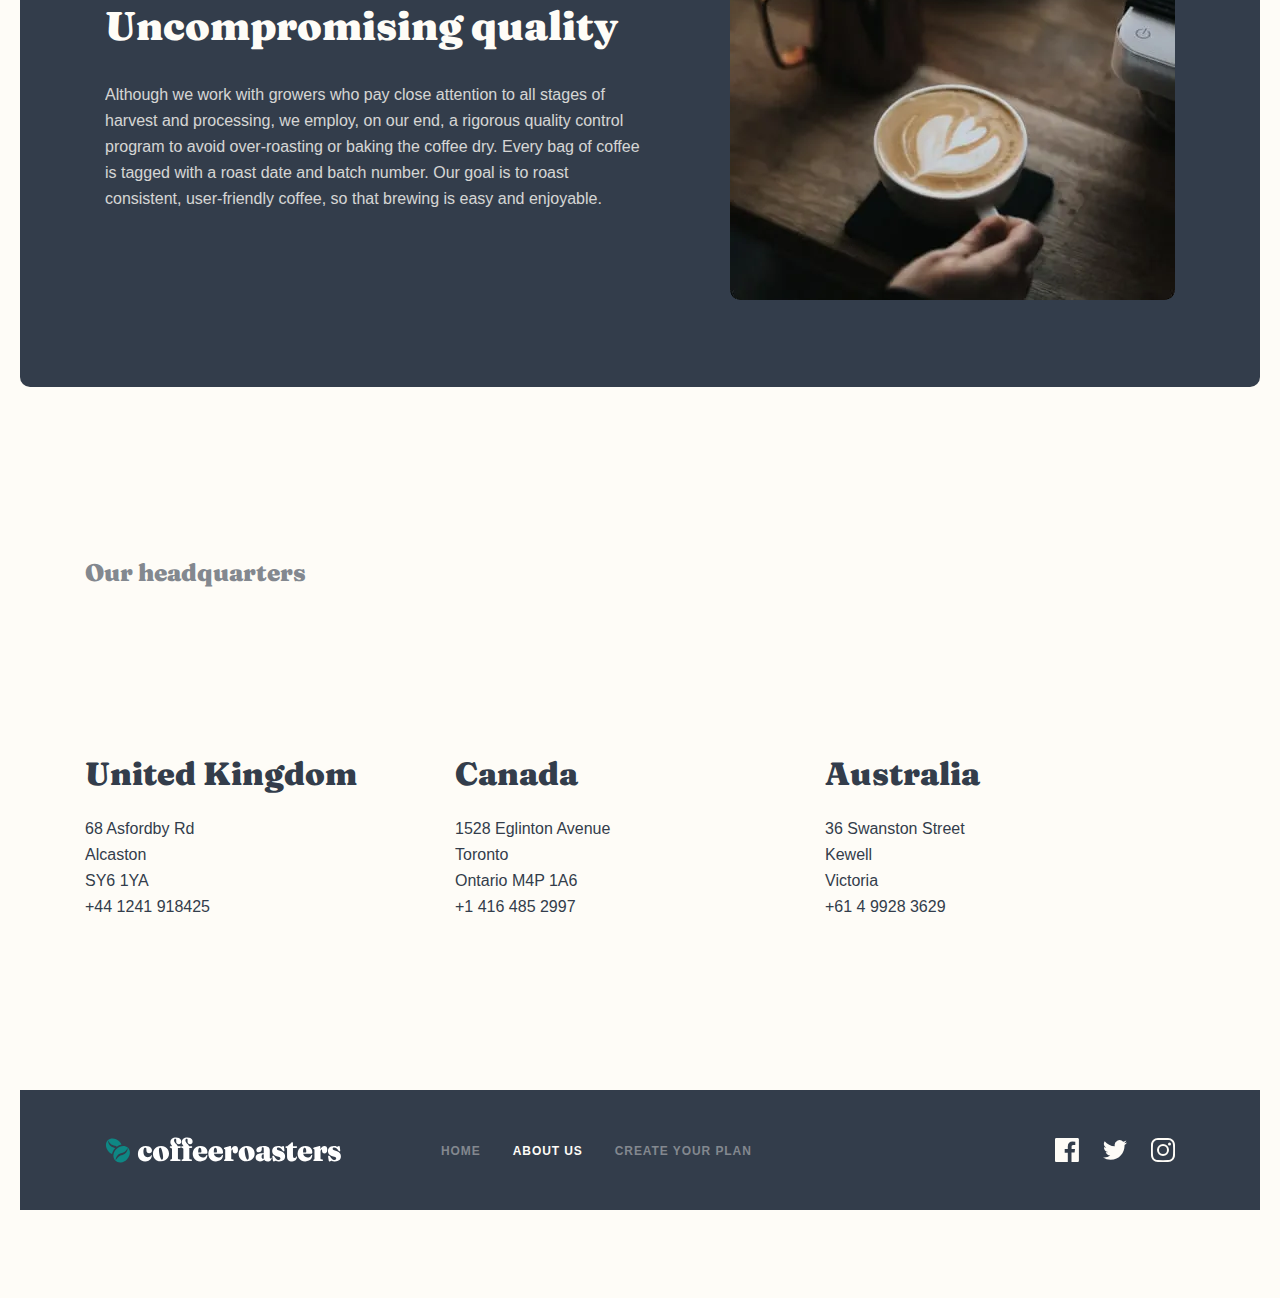
==== commit 10030368: "Edit qualitty section" ====
--- a/about.html
+++ b/about.html
@@ -64,6 +64,7 @@
             </div>
         </section>
         
+        <!-- COMMITMENT -->
         <section class="commitment">
             <div class="container container--small">
                 <picture>
@@ -75,10 +76,10 @@
                     
                     <source 
                     type="image/webp"
-                    media="(max-width: 868px)" 
+                    media="(max-width: 1100px)" 
                     srcset="./images/webp/commitment/2x/tablet@2x.webp 2x, ./images/webp/commitment/1x/tablet.webp 1x"
                     >
-
+                    
                     <source 
                     type="image/webp"
                     srcset="./images/webp/commitment/2x/desktop@2x.webp 2x, ./images/webp/commitment/1x/desktop.webp 1x"
@@ -91,7 +92,7 @@
                     >
                     
                     <source 
-                    media="(max-width: 868px)" 
+                    media="(max-width: 1100px)" 
                     srcset="./images/jpg/commitment/2x/tablet@2x.jpg 2x, ./images/jpg/commitment/1x/tablet.jpg 1x"
                     > 
                     
@@ -103,14 +104,65 @@
                     height="520"
                     >
                 </picture>
-
+                
                 <div class="commitment__info">
                     <h2 class="commitmet__heading">Our commitment</h2>
-
+                    
                     <p class="commitment__text">
                         We’re built on a simple mission and a commitment to doing good along the way. We want to make it easy for you to discover and brew the world’s best coffee at home. It all starts at the source. To locate the specific lots we want to purchase, we travel nearly 60 days a year trying to understand the challenges and opportunities in each of these places. We collaborate with exceptional coffee growers and empower a global community of farmers through with well above fair-trade benchmarks. We also offer training, support farm community initiatives, and invest in coffee plant science. Curating only the finest blends, we roast each lot to highlight tasting profiles distinctive to their native growing region.
                     </p>
                 </div>
+            </div>
+        </section>
+        
+        <section class="quality">
+            <div class="container">
+                
+                <div class="quality__inner">
+                    <h2 class="quality__heading">Uncompromising quality</h2>
+                    
+                    <p class="quality__text">
+                        Although we work with growers who pay close attention to all stages of harvest and processing, we employ, on our end, a rigorous quality control program to avoid over-roasting or baking the coffee dry. Every bag of coffee is tagged with a roast date and batch number. Our goal is to roast consistent, user-friendly coffee, so that brewing is easy and enjoyable.
+                    </p>
+                </div>
+                
+                <picture>
+                    <source 
+                    type="image/webp"
+                    media="(max-width: 700px)" 
+                    srcset="./images/webp/quality/2x/mobile@2x.webp 2x, ./images/webp/quality/1x/mobile.webp 1x"
+                    >
+                    
+                    <source 
+                    type="image/webp"
+                    media="(max-width: 1100px)" 
+                    srcset="./images/webp/quality/2x/tablet@2x.webp 2x, ./images/webp/quality/1x/tablet.webp 1x"
+                    >
+                    
+                    <source 
+                    type="image/webp"
+                    srcset="./images/webp/quality/2x/desktop@2x.webp 2x, ./images/webp/quality/1x/desktop.webp 1x"
+                    >
+                    
+                    
+                    <source 
+                    media="(max-width: 700px)" 
+                    srcset="./images/jpg/quality/2x/mobile@2x.jpg 2x, ./images/jpg/quality/1x/mobile.jpg 1x"
+                    >
+                    
+                    <source 
+                    media="(max-width: 1100px)" 
+                    srcset="./images/jpg/quality/2x/tablet@2x.jpg 2x, ./images/jpg/quality/1x/tablet.jpg 1x"
+                    > 
+                    
+                    <img
+                    class="quality__image"
+                    src="./images/jpg/quality/1x/desktop.jpg"
+                    alt="A men holding coffee"
+                    width="445"
+                    height="474"
+                    >
+                </picture>
             </div>
         </section>
         
--- a/css/mian.min.css
+++ b/css/mian.min.css
@@ -1,2 +1,2 @@
-@font-face{font-family:"Fraunces";font-weight:900;src:url("../fonts/Fraunces/fraunces-v10-latin-900.woff2") format("woff2"),url("../fonts/Fraunces/fraunces-v10-latin-900.woff") format("woff")}@font-face{font-family:"Barlow";font-weight:400;src:url("../fonts/barlow/barlow-v5-latin-regular.woff2") format("woff2"),url("../fonts/barlow/barlow-v5-latin-regular.woff") format("woff")}@font-face{font-family:"Barlow";font-weight:700;src:url("../fonts/barlow/barlow-v5-latin-700.woff2") format("woff2"),url("../fonts/barlow/barlow-v5-latin-700.woff") format("woff")}html{line-height:1.15;-webkit-text-size-adjust:100%}body{margin:0}main{display:block}h1{font-size:2em;margin:0.67em 0}hr{-webkit-box-sizing:content-box;box-sizing:content-box;height:0;overflow:visible}pre{font-family:monospace, monospace;font-size:1em}a{background-color:transparent}abbr[title]{border-bottom:none;text-decoration:underline;-webkit-text-decoration:underline dotted;text-decoration:underline dotted}b,strong{font-weight:bolder}code,kbd,samp{font-family:monospace, monospace;font-size:1em}small{font-size:80%}sub,sup{font-size:75%;line-height:0;position:relative;vertical-align:baseline}sub{bottom:-0.25em}sup{top:-0.5em}img{border-style:none}button,input,optgroup,select,textarea{font-family:inherit;font-size:100%;line-height:1.15;margin:0}button,input{overflow:visible}button,select{text-transform:none}button,[type="button"],[type="reset"],[type="submit"]{-webkit-appearance:button}button::-moz-focus-inner,[type="button"]::-moz-focus-inner,[type="reset"]::-moz-focus-inner,[type="submit"]::-moz-focus-inner{border-style:none;padding:0}button:-moz-focusring,[type="button"]:-moz-focusring,[type="reset"]:-moz-focusring,[type="submit"]:-moz-focusring{outline:1px dotted ButtonText}fieldset{padding:0.35em 0.75em 0.625em}legend{-webkit-box-sizing:border-box;box-sizing:border-box;color:inherit;display:table;max-width:100%;padding:0;white-space:normal}progress{vertical-align:baseline}textarea{overflow:auto}[type="checkbox"],[type="radio"]{-webkit-box-sizing:border-box;box-sizing:border-box;padding:0}[type="number"]::-webkit-inner-spin-button,[type="number"]::-webkit-outer-spin-button{height:auto}[type="search"]{-webkit-appearance:textfield;outline-offset:-2px}[type="search"]::-webkit-search-decoration{-webkit-appearance:none}::-webkit-file-upload-button{-webkit-appearance:button;font:inherit}details{display:block}summary{display:list-item}template{display:none}[hidden]{display:none}html{height:100%;-webkit-box-sizing:border-box;box-sizing:border-box}*,*::before,*::after{-webkit-box-sizing:inherit;box-sizing:inherit;scroll-behavior:smooth}.visually-hidden{position:absolute;width:1px;height:1px;margin:-1px;padding:0;border:0;clip:rect(0 0 0 0);-webkit-clip-path:inset(50%);clip-path:inset(50%);overflow:hidden;white-space:nowrap}body{height:100%;display:-webkit-box;display:-ms-flexbox;display:flex;-webkit-box-orient:vertical;-webkit-box-direction:normal;-ms-flex-direction:column;flex-direction:column;margin:0;padding:0;font-family:"Barlow","Arial",sans-serif;font-size:16px;line-height:26px;color:#333d4b;background-color:#fefcf7}h1,h2,h3,h4,h5,h6{margin-top:0;font-family:"Fraunces","Arial",sans-serif;font-weight:900}p{margin-top:0}ul,ol{list-style:none;margin:0;padding:0}img{display:block;-o-object-fit:contain;object-fit:contain}main{-webkit-box-flex:1;-ms-flex-positive:1;flex-grow:1}@media only screen and (-webkit-min-device-pixel-ratio: 2), only screen and (min--moz-device-pixel-ratio: 2), only screen and (min-device-pixel-ratio: 2), only screen and (min-resolution: 192dpi), only screen and (min-resolution: 2dppx){.hero__inner{background-image:url("../images/jpg/hero/2x/hero-picture@2x.jpg")}.about-hero__inner{background-image:url("../images/jpg/about-hero/2x/about-bg-image@2x.jpg")}}.container{max-width:1320px;width:100%;margin:0 auto;padding:0 20px}.container--small{max-width:1150px}.header .container{display:-webkit-box;display:-ms-flexbox;display:flex;-webkit-box-pack:justify;-ms-flex-pack:justify;justify-content:space-between;-webkit-box-align:center;-ms-flex-align:center;align-items:center;padding:45px 20px}@media only screen and (max-width: 768px){.header .container{padding-top:40px;padding-bottom:53px}}@media only screen and (max-width: 425px){.header .container{padding-top:32px;padding-bottom:40px}}.footer .container{margin-bottom:88px}.footer__inner{display:-webkit-box;display:-ms-flexbox;display:flex;-webkit-box-align:center;-ms-flex-align:center;align-items:center;padding:47px 85px;background-color:#333d4b}.footer__logo{margin-right:100px}.footer .nav{margin-right:auto}.footer .nav .nav__link:hover{color:#fefcf7}.footer .nav .nav__link--active{color:#fefcf7}@media only screen and (max-width: 1050px){.footer__inner{-webkit-box-pack:justify;-ms-flex-pack:justify;justify-content:space-between}.footer__logo{margin-right:0}.footer .nav{margin-right:0}}@media only screen and (max-width: 950px){.footer__inner{padding:47px 30px}.footer .nav__item+.nav__item{margin-left:16px}}@media only screen and (max-width: 768px){.footer .container{margin-bottom:72px}.footer__inner{-webkit-box-orient:vertical;-webkit-box-direction:normal;-ms-flex-direction:column;flex-direction:column;padding:54px 30px}.footer__logo{margin-bottom:32px}.footer .nav{margin-bottom:65px}.footer .nav__item+.nav__item{margin-left:32px}}@media only screen and (max-width: 425px){.footer__logo{margin-bottom:50px}.footer .nav{margin-bottom:50px}.footer .nav__list{-webkit-box-orient:vertical;-webkit-box-direction:normal;-ms-flex-direction:column;flex-direction:column}.footer .nav__item+.nav__item{margin-left:0}.footer .nav__item{padding:12px 0}.footer .nav__item:first-child{padding-top:0}.footer .nav__item:last-child{padding-bottom:0}}.nav__list{display:-webkit-box;display:-ms-flexbox;display:flex;-webkit-box-align:center;-ms-flex-align:center;align-items:center}.nav__item+.nav__item{margin-left:32px}.nav__link{font-family:"Barlow","Arial",sans-serif;text-decoration:none;font-weight:700;font-size:12px;line-height:15px;letter-spacing:0.923077px;text-transform:uppercase;color:#83888f;-webkit-transition:color 0.25s ease;transition:color 0.25s ease}.nav__link:hover{color:#333d4b}.nav__link--active{color:#333d4b}.nav__burger{display:none;width:16px;height:15px;background-image:url("../images/svg/nav-menu.svg");background-repeat:no-repeat;background-size:contain;background-position:center;cursor:pointer;z-index:1000}@media only screen and (max-width: 768px){.header .nav__list{position:absolute;top:119px;right:0;bottom:0;left:0;z-index:1;display:-webkit-box;display:-ms-flexbox;display:flex;-webkit-box-orient:vertical;-webkit-box-direction:normal;-ms-flex-direction:column;flex-direction:column;-webkit-box-align:center;-ms-flex-align:center;align-items:center;padding:24px 0px;background:-webkit-gradient(linear, left bottom, left top, from(rgba(254,252,247,0)), color-stop(55.94%, #fefcf7));background:linear-gradient(0deg, rgba(254,252,247,0) 0%, #fefcf7 55.94%);opacity:0;overflow:hidden;visibility:hidden;-webkit-transition:opacity 0.25s ease,overflow 0.25s ease,visibility 0.25s ease;transition:opacity 0.25s ease,overflow 0.25s ease,visibility 0.25s ease}.header .nav__list .nav__item{width:100%;display:block;margin-left:0}.header .nav__list .nav__link{display:block;padding:16px 0;font-family:"Fraunces","Arial",sans-serif;font-size:24px;line-height:32px;text-align:center;-webkit-transition:background-color 0.25s ease,color 0.25s ease;transition:background-color 0.25s ease,color 0.25s ease}.header .nav__list .nav__link:hover{background-color:#0e8784;color:#fefcf7}.header--active .nav__list{opacity:1;overflow:visible;visibility:visible}.nav__burger{display:block}.header--active .nav__burger{background-image:url("../images/svg/x.svg")}}@media only screen and (max-width: 425px){.header .nav__list{top:98px}}.hero .container{margin-bottom:260px}.hero__inner{padding:117px 85px;background-image:url("../images/jpg/hero/1x/hero-picture.jpg");background-size:1947px 1298px;background-position:left 0 bottom -170px;color:#fefcf7;border-radius:10px}.hero__heading{max-width:495px;width:100%;margin-bottom:32px;font-size:72px;line-height:72px}.hero__text{max-width:445px;width:100%;margin-bottom:56px;opacity:0.8}@media only screen and (max-width: 1150px){.hero__inner{background-position:right -830px bottom -170px}}@media only screen and (max-width: 1050px){.hero .container{margin-bottom:200px}}@media only screen and (max-width: 768px){.hero__inner{padding:104px 58px;background-size:1284px 854px;background-position:right -600px bottom 0}.hero__heading{max-width:330px;margin-bottom:24px;font-size:48px;line-height:48px}.hero__text{max-width:398px;margin-bottom:40px;font-size:15px;line-height:25px}}@media only screen and (max-width: 524px){.hero__inner{position:relative;padding-left:24px;padding-right:24px;z-index:0}.hero__inner::after{position:absolute;content:"";display:block;top:0;right:0;bottom:0;left:0;z-index:-1;background-color:rgba(0,0,0,0.600551);border-radius:inherit}.hero__heading{margin:0 auto;margin-bottom:24px;text-align:center}.hero__text{margin:0 auto;margin-bottom:40px;text-align:center}.hero__link{margin:0 auto}}@media only screen and (max-width: 425px){.hero__heading{max-width:300px;font-size:40px;line-height:40px}.hero__text{max-width:280px}}@media only screen and (max-width: 425px){.hero__heading{font-size:34px;line-height:40px}}.button{display:block;width:217px;padding:15px;text-decoration:none;font-family:"Fraunces","Arial",sans-serif;font-style:normal;font-weight:900;font-size:18px;line-height:25px;text-align:center;white-space:nowrap;overflow:hidden;text-overflow:ellipsis;color:#fefcf7;background-color:#0e8784;border:none;border-radius:6px;cursor:pointer;-webkit-transition:background-color 0.25s ease;transition:background-color 0.25s ease}.button:hover{background-color:#66D2CF}.button:disabled{background-color:#E2DEDB}.products .container{position:relative;margin-bottom:200px}.products__heading{position:absolute;right:0;left:0;top:-80px;z-index:0;display:block;margin-bottom:0;font-size:150px;line-height:1;white-space:nowrap;text-align:center;text-transform:lowercase;background-color:#83888f;background-image:-webkit-gradient(linear, left top, left bottom, color-stop(-100%, rgba(254,252,247,0.0001)), color-stop(95%, #fefcf7));background-image:linear-gradient(180deg, rgba(254,252,247,0.0001) -100%, #fefcf7 95%);-webkit-background-clip:text;-webkit-text-fill-color:transparent}.products__list{position:relative;display:-webkit-box;display:-ms-flexbox;display:flex;-webkit-box-pack:justify;-ms-flex-pack:justify;justify-content:space-between;max-width:1110px;width:100%;margin:0 auto;z-index:1}.product{width:255px;text-align:center}.product__image{margin-bottom:72px}.product__name{margin-bottom:24px;font-size:24px;line-height:32px;text-transform:capitalize}.product__text{margin-bottom:0}@media only screen and (max-width: 1100px){.products__heading{font-size:120px}}@media only screen and (max-width: 1050px){.products .container{margin-bottom:150px}.products__heading{top:-50px;font-size:96px}.products__list{-webkit-box-orient:vertical;-webkit-box-direction:normal;-ms-flex-direction:column;flex-direction:column}.product{display:-webkit-box;display:-ms-flexbox;display:flex;-webkit-box-pack:center;-ms-flex-pack:center;justify-content:center;-webkit-box-align:center;-ms-flex-align:center;align-items:center;min-width:100%;margin-bottom:32px}.product:last-child{margin-bottom:0}.product__image{margin-right:24px;margin-bottom:0}.product__info{max-width:282px;text-align:left}.product__name{font-size:24px;line-height:32px}.product__text{font-size:15px;line-height:25px}}@media only screen and (max-width: 768px){.products__heading{font-size:96px}}@media only screen and (max-width: 700px){.products__heading{font-size:72px}.product__image{margin-right:0}}@media only screen and (max-width: 550px){.products .container{margin-bottom:120px}.products__heading{font-size:56px}.product{-webkit-box-orient:vertical;-webkit-box-direction:normal;-ms-flex-direction:column;flex-direction:column;margin-bottom:48px}.product__image{width:200px;height:150px;margin-bottom:24px}.product__info{text-align:center}}@media only screen and (max-width: 425px){.products__heading{top:-70px;font-size:40px}}.discovery .container{position:relative;padding-bottom:150px;margin-bottom:200px}.discovery__inner{padding:100px;padding-bottom:317px;text-align:center;color:#fefcf7;background-color:#333d4b;border-radius:10px}.discovery__heading{margin-bottom:32px}.discovery__text{max-width:540px;width:100%;margin:0 auto;margin-bottom:0}.discovery__list{position:absolute;bottom:0%;right:50%;-webkit-transform:translateX(50%);transform:translateX(50%);display:-webkit-box;display:-ms-flexbox;display:flex;-webkit-box-pack:justify;-ms-flex-pack:justify;justify-content:space-between;max-width:1110px;width:100%}.discovery__item{max-width:350px;width:100%;padding:48px;padding-top:72px;text-align:center;color:#fefcf7;background-color:#0e8784;border-radius:8px}.discovery__item__title{margin-bottom:24px;font-size:24px;line-height:32px;white-space:nowrap}.discovery__item__text{margin-bottom:0}.discovery__item::before{content:"";display:block;margin:0 auto;margin-bottom:56px;width:72px;height:72px;background-image:url("../images/svg/discovery/discovery-1.svg");background-repeat:no-repeat;background-size:contain;background-position:center}.discovery__item:nth-child(2)::before{background-image:url("../images/svg/discovery/discovery-2.svg")}.discovery__item:nth-child(3)::before{background-image:url("../images/svg/discovery/discovery-3.svg")}@media only screen and (max-width: 1210px){.discovery__list{max-width:1170px;padding:0 30px}.discovery__item+.discovery__item{margin-left:10px}}@media only screen and (max-width: 998px){.discovery__item{padding-right:24px;padding-left:24px}}@media only screen and (max-width: 861px){.discovery .container{padding-bottom:290px;margin-bottom:150px}.discovery__inner{padding:54px 74px;padding-bottom:370px}.discovery__list{-webkit-box-orient:vertical;-webkit-box-direction:normal;-ms-flex-direction:column;flex-direction:column;max-width:668px;padding:0 44px}.discovery__item{display:-webkit-box;display:-ms-flexbox;display:flex;-webkit-box-pack:justify;-ms-flex-pack:justify;justify-content:space-between;-webkit-box-align:center;-ms-flex-align:center;align-items:center;max-width:100%;padding:41px 70px}.discovery__item::before{min-width:56px;max-width:56px;min-height:56px;max-height:56px;margin:0;margin-right:24px}.discovery__item__title{margin-bottom:16px;text-align:left}.discovery__item__text{max-width:350px;width:100%;font-size:15px;text-align:left;line-height:25px}.discovery__item+.discovery__item{margin-top:24px;margin-left:0}}@media only screen and (max-width: 610px){.discovery__item{padding-left:40px;padding-right:40px}}@media only screen and (max-width: 550px){.discovery .container{padding-bottom:597px;margin-bottom:120px}.discovery__inner{padding:64px 24px;padding-bottom:661px}.discovery__item{-webkit-box-orient:vertical;-webkit-box-direction:normal;-ms-flex-direction:column;flex-direction:column;padding:72px 20px;padding-bottom:51px}.discovery__item::before{min-width:72px;max-width:72px;min-height:72px;max-height:72px;margin:0;margin-bottom:56px}.discovery__item__title{text-align:center;margin-bottom:24px}.discovery__item__text{max-width:255px;text-align:center}}@media only screen and (max-width: 350px){.discovery .container{padding-bottom:593px}.discovery__list{padding:0 40px}.discovery__item{padding-left:10px;padding-right:10px}.discovery__item+.discovery__item{margin-top:20px}}.steps .container{margin-bottom:200px}.steps__heading{margin-bottom:95px;font-size:24px;line-height:32px;color:#83888f}.steps__list{display:-ms-grid;display:grid;-ms-grid-columns:(1fr)[3];grid-template-columns:repeat(3, 1fr);margin-bottom:64px}.step{position:relative;padding-top:82px;padding-right:24px}.step::after{content:"";position:absolute;top:0;left:0;-webkit-transform:translateY(-50%);transform:translateY(-50%);display:block;width:32px;height:32px;border:2px solid #0e8784;border-radius:50%;background-color:#fefcf7}.step::before{content:"";position:absolute;top:0;left:16px;-webkit-transform:translateY(-50%);transform:translateY(-50%);display:block;width:100%;height:2px;background-color:#fdd6ba}.step:last-child::before{content:none}.step__heading{max-width:255px;margin-bottom:42px}.step__heading__count{display:block;margin-bottom:38px;font-size:72px;line-height:72px;color:#fdd6ba}.step__heading__text{display:block;margin-bottom:42px;font-size:32px;line-height:36px}.step__text{max-width:285px;margin-bottom:0}@media only screen and (max-width: 900px){.step__heading{margin-bottom:40px}.step__heading__text{max-width:225px;font-size:28px;line-height:32px}.step__text{font-size:15px;line-height:25px}}@media only screen and (max-width: 768px){.steps .container{margin-bottom:150px}.steps__list{margin-bottom:44px}}@media only screen and (max-width: 590px){.steps .container{margin-bottom:120px}.steps__heading{margin-bottom:80px;text-align:center}.steps__list{-ms-grid-columns:none;grid-template-columns:none;margin-bottom:80px}.step{max-width:330px;margin:0 auto;padding:0;text-align:center}.step::before{content:none}.step::after{content:none}.step+.step{margin-top:56px}.step__heading{margin:0 auto;margin-bottom:24px}.step__heading__count{margin-bottom:24px}.step__heading__text{max-width:none;margin:0 auto}.step__text{max-width:none}.steps__link{margin:0 auto}}.about-hero .container{margin-bottom:170px}.about-hero__inner{padding:137px 85px;color:#fefcf7;background-image:url("../images/jpg/about-hero/1x/about-bg-image.jpg");background-size:1532px 1022px;background-position:left -45px bottom -195px;border-radius:10px}.abdout-hero__heading{margin-bottom:24px;font-size:40px;line-height:48px}.about-hero__text{max-width:445px;width:100%;margin-bottom:0}@media only screen and (max-width: 1000px){.about-hero__inner{background-position:right -520px bottom -195px}}@media only screen and (max-width: 768px){.about-hero .container{margin-bottom:150px}.about-hero__inner{padding:118px 58px;background-size:1211px 808px;background-position:right -490px center}.abdout-hero__heading{margin-bottom:24px;font-size:32px;line-height:40px}.about-hero__text{max-width:400px;font-size:15px;line-height:25px}}@media only screen and (max-width: 550px){.about-hero .container{margin-bottom:120px}.about-hero__inner{padding:110px 24px;padding-bottom:87px}.abdout-hero__heading{font-size:28px;line-height:28px;text-align:center}.about-hero__text{max-width:400px;font-size:15px;line-height:25px;text-align:center;margin:0 auto}}.commitment .container{display:-webkit-box;display:-ms-flexbox;display:flex;-webkit-box-align:center;-ms-flex-align:center;align-items:center;-webkit-box-pack:justify;-ms-flex-pack:justify;justify-content:space-between;margin-bottom:170px}.commitment__info{max-width:540px;width:100%}.commitment__image{margin-right:32px}.commitmet__heading{margin-bottom:32px;font-size:40px;line-height:48px;white-space:nowrap}.commitment__text{margin-bottom:0;opacity:0.8}@media only screen and (max-width: 868px){.commitment .container{-webkit-box-pack:center;-ms-flex-pack:center;justify-content:center;margin-bottom:150px}.commitment__image{width:280px;height:470px;margin-right:70px}.commitment__info{max-width:340px}.commitmet__heading{margin-bottom:30px;font-size:32px;line-height:48px}.commitment__text{margin-bottom:0;font-size:15px;line-height:25px}}@media only screen and (max-width: 700px){.commitment .container{-webkit-box-orient:vertical;-webkit-box-direction:normal;-ms-flex-direction:column;flex-direction:column;margin-bottom:120px}.commitment__image{width:327px;height:400px;margin-right:0;margin-bottom:48px}.commitment__info{text-align:center;max-width:400px}}@media only screen and (max-width: 367px){.commitment__image{width:280px;height:342px}}.countries .container{margin-bottom:170px}.countries__heading{font-size:24px;line-height:32px;margin-bottom:72px;color:#83888f}.countries__list{display:-ms-grid;display:grid;-ms-grid-columns:(1fr)[3];grid-template-columns:repeat(3, 1fr)}.country__list{margin:0}.country::before{content:"";display:block;width:50px;height:50px;margin-bottom:45px;background-image:url("../images/svg/countries/United-Kingdom.svg");background-repeat:no-repeat;background-size:contain;background-position:0 center}.country:nth-child(2)::before{background-image:url("../images/svg/countries/Canada.svg")}.country:nth-child(3)::before{background-image:url("../images/svg/countries/Australia.svg")}.country__name{margin-bottom:24px;font-family:"Fraunces","Arial",sans-serif;font-size:32px;line-height:36px}.country__info{margin:0}.country__info a{display:block;text-decoration:none;color:inherit}@media only screen and (max-width: 950px){.countries .container{margin-bottom:150px}.country__name{margin-bottom:21px;font-size:24px;line-height:36px}}@media only screen and (max-width: 700px){.countries .container{margin-bottom:120px}.countries__heading{text-align:center}.countries__list{-ms-grid-columns:none;grid-template-columns:none}.country{text-align:center}.country::before{margin:0 auto;margin-bottom:50px}.country+.country{margin-top:80px}.country__name{margin-bottom:21px;font-size:28px;line-height:36px}}.socials{display:-webkit-box;display:-ms-flexbox;display:flex;-webkit-box-align:center;-ms-flex-align:center;align-items:center}.social+.social{margin-left:24px}.social__link{color:#fefcf7;-webkit-transition:color 0.25s ease;transition:color 0.25s ease}.social__link:hover{color:#fdd6ba}.social__image{display:block}
+@font-face{font-family:"Fraunces";font-weight:900;src:url("../fonts/Fraunces/fraunces-v10-latin-900.woff2") format("woff2"),url("../fonts/Fraunces/fraunces-v10-latin-900.woff") format("woff")}@font-face{font-family:"Barlow";font-weight:400;src:url("../fonts/barlow/barlow-v5-latin-regular.woff2") format("woff2"),url("../fonts/barlow/barlow-v5-latin-regular.woff") format("woff")}@font-face{font-family:"Barlow";font-weight:700;src:url("../fonts/barlow/barlow-v5-latin-700.woff2") format("woff2"),url("../fonts/barlow/barlow-v5-latin-700.woff") format("woff")}html{line-height:1.15;-webkit-text-size-adjust:100%}body{margin:0}main{display:block}h1{font-size:2em;margin:0.67em 0}hr{-webkit-box-sizing:content-box;box-sizing:content-box;height:0;overflow:visible}pre{font-family:monospace, monospace;font-size:1em}a{background-color:transparent}abbr[title]{border-bottom:none;text-decoration:underline;-webkit-text-decoration:underline dotted;text-decoration:underline dotted}b,strong{font-weight:bolder}code,kbd,samp{font-family:monospace, monospace;font-size:1em}small{font-size:80%}sub,sup{font-size:75%;line-height:0;position:relative;vertical-align:baseline}sub{bottom:-0.25em}sup{top:-0.5em}img{border-style:none}button,input,optgroup,select,textarea{font-family:inherit;font-size:100%;line-height:1.15;margin:0}button,input{overflow:visible}button,select{text-transform:none}button,[type="button"],[type="reset"],[type="submit"]{-webkit-appearance:button}button::-moz-focus-inner,[type="button"]::-moz-focus-inner,[type="reset"]::-moz-focus-inner,[type="submit"]::-moz-focus-inner{border-style:none;padding:0}button:-moz-focusring,[type="button"]:-moz-focusring,[type="reset"]:-moz-focusring,[type="submit"]:-moz-focusring{outline:1px dotted ButtonText}fieldset{padding:0.35em 0.75em 0.625em}legend{-webkit-box-sizing:border-box;box-sizing:border-box;color:inherit;display:table;max-width:100%;padding:0;white-space:normal}progress{vertical-align:baseline}textarea{overflow:auto}[type="checkbox"],[type="radio"]{-webkit-box-sizing:border-box;box-sizing:border-box;padding:0}[type="number"]::-webkit-inner-spin-button,[type="number"]::-webkit-outer-spin-button{height:auto}[type="search"]{-webkit-appearance:textfield;outline-offset:-2px}[type="search"]::-webkit-search-decoration{-webkit-appearance:none}::-webkit-file-upload-button{-webkit-appearance:button;font:inherit}details{display:block}summary{display:list-item}template{display:none}[hidden]{display:none}html{height:100%;-webkit-box-sizing:border-box;box-sizing:border-box}*,*::before,*::after{-webkit-box-sizing:inherit;box-sizing:inherit;scroll-behavior:smooth}.visually-hidden{position:absolute;width:1px;height:1px;margin:-1px;padding:0;border:0;clip:rect(0 0 0 0);-webkit-clip-path:inset(50%);clip-path:inset(50%);overflow:hidden;white-space:nowrap}body{height:100%;display:-webkit-box;display:-ms-flexbox;display:flex;-webkit-box-orient:vertical;-webkit-box-direction:normal;-ms-flex-direction:column;flex-direction:column;margin:0;padding:0;font-family:"Barlow","Arial",sans-serif;font-size:16px;line-height:26px;color:#333d4b;background-color:#fefcf7}h1,h2,h3,h4,h5,h6{margin-top:0;font-family:"Fraunces","Arial",sans-serif;font-weight:900}p{margin-top:0}ul,ol{list-style:none;margin:0;padding:0}img{display:block;-o-object-fit:contain;object-fit:contain}main{-webkit-box-flex:1;-ms-flex-positive:1;flex-grow:1}@media only screen and (-webkit-min-device-pixel-ratio: 2), only screen and (min--moz-device-pixel-ratio: 2), only screen and (min-device-pixel-ratio: 2), only screen and (min-resolution: 192dpi), only screen and (min-resolution: 2dppx){.hero__inner{background-image:url("../images/jpg/hero/2x/hero-picture@2x.jpg")}.about-hero__inner{background-image:url("../images/jpg/about-hero/2x/about-bg-image@2x.jpg")}}.container{max-width:1320px;width:100%;margin:0 auto;padding:0 20px}.container--small{max-width:1150px}.header .container{display:-webkit-box;display:-ms-flexbox;display:flex;-webkit-box-pack:justify;-ms-flex-pack:justify;justify-content:space-between;-webkit-box-align:center;-ms-flex-align:center;align-items:center;padding:45px 20px}@media only screen and (max-width: 768px){.header .container{padding-top:40px;padding-bottom:53px}}@media only screen and (max-width: 425px){.header .container{padding-top:32px;padding-bottom:40px}}.footer .container{margin-bottom:88px}.footer__inner{display:-webkit-box;display:-ms-flexbox;display:flex;-webkit-box-align:center;-ms-flex-align:center;align-items:center;padding:47px 85px;background-color:#333d4b}.footer__logo{margin-right:100px}.footer .nav{margin-right:auto}.footer .nav .nav__link:hover{color:#fefcf7}.footer .nav .nav__link--active{color:#fefcf7}@media only screen and (max-width: 1050px){.footer__inner{-webkit-box-pack:justify;-ms-flex-pack:justify;justify-content:space-between}.footer__logo{margin-right:0}.footer .nav{margin-right:0}}@media only screen and (max-width: 950px){.footer__inner{padding:47px 30px}.footer .nav__item+.nav__item{margin-left:16px}}@media only screen and (max-width: 768px){.footer .container{margin-bottom:72px}.footer__inner{-webkit-box-orient:vertical;-webkit-box-direction:normal;-ms-flex-direction:column;flex-direction:column;padding:54px 30px}.footer__logo{margin-bottom:32px}.footer .nav{margin-bottom:65px}.footer .nav__item+.nav__item{margin-left:32px}}@media only screen and (max-width: 425px){.footer__logo{margin-bottom:50px}.footer .nav{margin-bottom:50px}.footer .nav__list{-webkit-box-orient:vertical;-webkit-box-direction:normal;-ms-flex-direction:column;flex-direction:column}.footer .nav__item+.nav__item{margin-left:0}.footer .nav__item{padding:12px 0}.footer .nav__item:first-child{padding-top:0}.footer .nav__item:last-child{padding-bottom:0}}.nav__list{display:-webkit-box;display:-ms-flexbox;display:flex;-webkit-box-align:center;-ms-flex-align:center;align-items:center}.nav__item+.nav__item{margin-left:32px}.nav__link{font-family:"Barlow","Arial",sans-serif;text-decoration:none;font-weight:700;font-size:12px;line-height:15px;letter-spacing:0.923077px;text-transform:uppercase;color:#83888f;-webkit-transition:color 0.25s ease;transition:color 0.25s ease}.nav__link:hover{color:#333d4b}.nav__link--active{color:#333d4b}.nav__burger{display:none;width:16px;height:15px;background-image:url("../images/svg/nav-menu.svg");background-repeat:no-repeat;background-size:contain;background-position:center;cursor:pointer;z-index:1000}@media only screen and (max-width: 768px){.header .nav__list{position:absolute;top:119px;right:0;bottom:0;left:0;z-index:1;display:-webkit-box;display:-ms-flexbox;display:flex;-webkit-box-orient:vertical;-webkit-box-direction:normal;-ms-flex-direction:column;flex-direction:column;-webkit-box-align:center;-ms-flex-align:center;align-items:center;padding:24px 0px;background:-webkit-gradient(linear, left bottom, left top, from(rgba(254,252,247,0)), color-stop(55.94%, #fefcf7));background:linear-gradient(0deg, rgba(254,252,247,0) 0%, #fefcf7 55.94%);opacity:0;overflow:hidden;visibility:hidden;-webkit-transition:opacity 0.25s ease,overflow 0.25s ease,visibility 0.25s ease;transition:opacity 0.25s ease,overflow 0.25s ease,visibility 0.25s ease}.header .nav__list .nav__item{width:100%;display:block;margin-left:0}.header .nav__list .nav__link{display:block;padding:16px 0;font-family:"Fraunces","Arial",sans-serif;font-size:24px;line-height:32px;text-align:center;-webkit-transition:background-color 0.25s ease,color 0.25s ease;transition:background-color 0.25s ease,color 0.25s ease}.header .nav__list .nav__link:hover{background-color:#0e8784;color:#fefcf7}.header--active .nav__list{opacity:1;overflow:visible;visibility:visible}.nav__burger{display:block}.header--active .nav__burger{background-image:url("../images/svg/x.svg")}}@media only screen and (max-width: 425px){.header .nav__list{top:98px}}.hero .container{margin-bottom:260px}.hero__inner{padding:117px 85px;background-image:url("../images/jpg/hero/1x/hero-picture.jpg");background-size:1947px 1298px;background-position:left 0 bottom -170px;color:#fefcf7;border-radius:10px}.hero__heading{max-width:495px;width:100%;margin-bottom:32px;font-size:72px;line-height:72px}.hero__text{max-width:445px;width:100%;margin-bottom:56px;opacity:0.8}@media only screen and (max-width: 1150px){.hero__inner{background-position:right -830px bottom -170px}}@media only screen and (max-width: 1050px){.hero .container{margin-bottom:200px}}@media only screen and (max-width: 768px){.hero__inner{padding:104px 58px;background-size:1284px 854px;background-position:right -600px bottom 0}.hero__heading{max-width:330px;margin-bottom:24px;font-size:48px;line-height:48px}.hero__text{max-width:398px;margin-bottom:40px;font-size:15px;line-height:25px}}@media only screen and (max-width: 524px){.hero__inner{position:relative;padding-left:24px;padding-right:24px;z-index:0}.hero__inner::after{position:absolute;content:"";display:block;top:0;right:0;bottom:0;left:0;z-index:-1;background-color:rgba(0,0,0,0.600551);border-radius:inherit}.hero__heading{margin:0 auto;margin-bottom:24px;text-align:center}.hero__text{margin:0 auto;margin-bottom:40px;text-align:center}.hero__link{margin:0 auto}}@media only screen and (max-width: 425px){.hero__heading{max-width:300px;font-size:40px;line-height:40px}.hero__text{max-width:280px}}@media only screen and (max-width: 425px){.hero__heading{font-size:34px;line-height:40px}}.button{display:block;width:217px;padding:15px;text-decoration:none;font-family:"Fraunces","Arial",sans-serif;font-style:normal;font-weight:900;font-size:18px;line-height:25px;text-align:center;white-space:nowrap;overflow:hidden;text-overflow:ellipsis;color:#fefcf7;background-color:#0e8784;border:none;border-radius:6px;cursor:pointer;-webkit-transition:background-color 0.25s ease;transition:background-color 0.25s ease}.button:hover{background-color:#66D2CF}.button:disabled{background-color:#E2DEDB}.products .container{position:relative;margin-bottom:200px}.products__heading{position:absolute;right:0;left:0;top:-80px;z-index:0;display:block;margin-bottom:0;font-size:150px;line-height:1;white-space:nowrap;text-align:center;text-transform:lowercase;background-color:#83888f;background-image:-webkit-gradient(linear, left top, left bottom, color-stop(-100%, rgba(254,252,247,0.0001)), color-stop(95%, #fefcf7));background-image:linear-gradient(180deg, rgba(254,252,247,0.0001) -100%, #fefcf7 95%);-webkit-background-clip:text;-webkit-text-fill-color:transparent}.products__list{position:relative;display:-webkit-box;display:-ms-flexbox;display:flex;-webkit-box-pack:justify;-ms-flex-pack:justify;justify-content:space-between;max-width:1110px;width:100%;margin:0 auto;z-index:1}.product{width:255px;text-align:center}.product__image{margin-bottom:72px}.product__name{margin-bottom:24px;font-size:24px;line-height:32px;text-transform:capitalize}.product__text{margin-bottom:0}@media only screen and (max-width: 1100px){.products__heading{font-size:120px}}@media only screen and (max-width: 1050px){.products .container{margin-bottom:150px}.products__heading{top:-50px;font-size:96px}.products__list{-webkit-box-orient:vertical;-webkit-box-direction:normal;-ms-flex-direction:column;flex-direction:column}.product{display:-webkit-box;display:-ms-flexbox;display:flex;-webkit-box-pack:center;-ms-flex-pack:center;justify-content:center;-webkit-box-align:center;-ms-flex-align:center;align-items:center;min-width:100%;margin-bottom:32px}.product:last-child{margin-bottom:0}.product__image{margin-right:24px;margin-bottom:0}.product__info{max-width:282px;text-align:left}.product__name{font-size:24px;line-height:32px}.product__text{font-size:15px;line-height:25px}}@media only screen and (max-width: 768px){.products__heading{font-size:96px}}@media only screen and (max-width: 700px){.products__heading{font-size:72px}.product__image{margin-right:0}}@media only screen and (max-width: 550px){.products .container{margin-bottom:120px}.products__heading{font-size:56px}.product{-webkit-box-orient:vertical;-webkit-box-direction:normal;-ms-flex-direction:column;flex-direction:column;margin-bottom:48px}.product__image{width:200px;height:150px;margin-bottom:24px}.product__info{text-align:center}}@media only screen and (max-width: 425px){.products__heading{top:-70px;font-size:40px}}.discovery .container{position:relative;padding-bottom:150px;margin-bottom:200px}.discovery__inner{padding:100px;padding-bottom:317px;text-align:center;color:#fefcf7;background-color:#333d4b;border-radius:10px}.discovery__heading{margin-bottom:32px}.discovery__text{max-width:540px;width:100%;margin:0 auto;margin-bottom:0}.discovery__list{position:absolute;bottom:0%;right:50%;-webkit-transform:translateX(50%);transform:translateX(50%);display:-webkit-box;display:-ms-flexbox;display:flex;-webkit-box-pack:justify;-ms-flex-pack:justify;justify-content:space-between;max-width:1110px;width:100%}.discovery__item{max-width:350px;width:100%;padding:48px;padding-top:72px;text-align:center;color:#fefcf7;background-color:#0e8784;border-radius:8px}.discovery__item__title{margin-bottom:24px;font-size:24px;line-height:32px;white-space:nowrap}.discovery__item__text{margin-bottom:0}.discovery__item::before{content:"";display:block;margin:0 auto;margin-bottom:56px;width:72px;height:72px;background-image:url("../images/svg/discovery/discovery-1.svg");background-repeat:no-repeat;background-size:contain;background-position:center}.discovery__item:nth-child(2)::before{background-image:url("../images/svg/discovery/discovery-2.svg")}.discovery__item:nth-child(3)::before{background-image:url("../images/svg/discovery/discovery-3.svg")}@media only screen and (max-width: 1210px){.discovery__list{max-width:1170px;padding:0 30px}.discovery__item+.discovery__item{margin-left:10px}}@media only screen and (max-width: 998px){.discovery__item{padding-right:24px;padding-left:24px}}@media only screen and (max-width: 861px){.discovery .container{padding-bottom:290px;margin-bottom:150px}.discovery__inner{padding:54px 74px;padding-bottom:370px}.discovery__list{-webkit-box-orient:vertical;-webkit-box-direction:normal;-ms-flex-direction:column;flex-direction:column;max-width:668px;padding:0 44px}.discovery__item{display:-webkit-box;display:-ms-flexbox;display:flex;-webkit-box-pack:justify;-ms-flex-pack:justify;justify-content:space-between;-webkit-box-align:center;-ms-flex-align:center;align-items:center;max-width:100%;padding:41px 70px}.discovery__item::before{min-width:56px;max-width:56px;min-height:56px;max-height:56px;margin:0;margin-right:24px}.discovery__item__title{margin-bottom:16px;text-align:left}.discovery__item__text{max-width:350px;width:100%;font-size:15px;text-align:left;line-height:25px}.discovery__item+.discovery__item{margin-top:24px;margin-left:0}}@media only screen and (max-width: 610px){.discovery__item{padding-left:40px;padding-right:40px}}@media only screen and (max-width: 550px){.discovery .container{padding-bottom:597px;margin-bottom:120px}.discovery__inner{padding:64px 24px;padding-bottom:661px}.discovery__item{-webkit-box-orient:vertical;-webkit-box-direction:normal;-ms-flex-direction:column;flex-direction:column;padding:72px 20px;padding-bottom:51px}.discovery__item::before{min-width:72px;max-width:72px;min-height:72px;max-height:72px;margin:0;margin-bottom:56px}.discovery__item__title{text-align:center;margin-bottom:24px}.discovery__item__text{max-width:255px;text-align:center}}@media only screen and (max-width: 350px){.discovery .container{padding-bottom:593px}.discovery__list{padding:0 40px}.discovery__item{padding-left:10px;padding-right:10px}.discovery__item+.discovery__item{margin-top:20px}}.steps .container{margin-bottom:200px}.steps__heading{margin-bottom:95px;font-size:24px;line-height:32px;color:#83888f}.steps__list{display:-ms-grid;display:grid;-ms-grid-columns:(1fr)[3];grid-template-columns:repeat(3, 1fr);margin-bottom:64px}.step{position:relative;padding-top:82px;padding-right:24px}.step::after{content:"";position:absolute;top:0;left:0;-webkit-transform:translateY(-50%);transform:translateY(-50%);display:block;width:32px;height:32px;border:2px solid #0e8784;border-radius:50%;background-color:#fefcf7}.step::before{content:"";position:absolute;top:0;left:16px;-webkit-transform:translateY(-50%);transform:translateY(-50%);display:block;width:100%;height:2px;background-color:#fdd6ba}.step:last-child::before{content:none}.step__heading{max-width:255px;margin-bottom:42px}.step__heading__count{display:block;margin-bottom:38px;font-size:72px;line-height:72px;color:#fdd6ba}.step__heading__text{display:block;margin-bottom:42px;font-size:32px;line-height:36px}.step__text{max-width:285px;margin-bottom:0}@media only screen and (max-width: 900px){.step__heading{margin-bottom:40px}.step__heading__text{max-width:225px;font-size:28px;line-height:32px}.step__text{font-size:15px;line-height:25px}}@media only screen and (max-width: 768px){.steps .container{margin-bottom:150px}.steps__list{margin-bottom:44px}}@media only screen and (max-width: 590px){.steps .container{margin-bottom:120px}.steps__heading{margin-bottom:80px;text-align:center}.steps__list{-ms-grid-columns:none;grid-template-columns:none;margin-bottom:80px}.step{max-width:330px;margin:0 auto;padding:0;text-align:center}.step::before{content:none}.step::after{content:none}.step+.step{margin-top:56px}.step__heading{margin:0 auto;margin-bottom:24px}.step__heading__count{margin-bottom:24px}.step__heading__text{max-width:none;margin:0 auto}.step__text{max-width:none}.steps__link{margin:0 auto}}.about-hero .container{margin-bottom:170px}.about-hero__inner{padding:137px 85px;color:#fefcf7;background-image:url("../images/jpg/about-hero/1x/about-bg-image.jpg");background-size:1532px 1022px;background-position:left -45px bottom -195px;border-radius:10px}.abdout-hero__heading{margin-bottom:24px;font-size:40px;line-height:48px}.about-hero__text{max-width:445px;width:100%;margin-bottom:0}@media only screen and (max-width: 1000px){.about-hero__inner{background-position:right -520px bottom -195px}}@media only screen and (max-width: 768px){.about-hero .container{margin-bottom:150px}.about-hero__inner{padding:118px 58px;background-size:1211px 808px;background-position:right -490px center}.abdout-hero__heading{margin-bottom:24px;font-size:32px;line-height:40px}.about-hero__text{max-width:400px;font-size:15px;line-height:25px}}@media only screen and (max-width: 550px){.about-hero .container{margin-bottom:120px}.about-hero__inner{padding:110px 24px;padding-bottom:87px}.abdout-hero__heading{font-size:28px;line-height:28px;text-align:center}.about-hero__text{max-width:400px;font-size:15px;line-height:25px;text-align:center;margin:0 auto}}.commitment .container{display:-webkit-box;display:-ms-flexbox;display:flex;-webkit-box-align:center;-ms-flex-align:center;align-items:center;-webkit-box-pack:justify;-ms-flex-pack:justify;justify-content:space-between;margin-bottom:170px}.commitment__info{max-width:540px;width:100%}.commitment__image{margin-right:32px;-webkit-column-break-before:10px;break-before:10px}.commitmet__heading{margin-bottom:32px;font-size:40px;line-height:48px;white-space:nowrap}.commitment__text{margin-bottom:0;opacity:0.8}@media only screen and (max-width: 868px){.commitment .container{-webkit-box-pack:center;-ms-flex-pack:center;justify-content:center;margin-bottom:150px}.commitment__image{width:280px;height:470px;margin-right:70px}.commitment__info{max-width:340px}.commitmet__heading{margin-bottom:30px;font-size:32px;line-height:48px}.commitment__text{margin-bottom:0;font-size:15px;line-height:25px}}@media only screen and (max-width: 700px){.commitment .container{-webkit-box-orient:vertical;-webkit-box-direction:normal;-ms-flex-direction:column;flex-direction:column;margin-bottom:120px}.commitment__image{width:327px;height:400px;margin-right:0;margin-bottom:48px}.commitment__info{text-align:center;max-width:400px}}@media only screen and (max-width: 367px){.commitment__image{width:280px;height:342px}}.quality .container{position:relative;margin-bottom:170px;padding-top:88px}.quality__inner{padding:88px 85px;padding-bottom:175px;background-color:#333d4b;border-radius:10px;color:#fefcf7}.quality__heading{margin-bottom:32px;font-size:40px;line-height:48px}.quality__text{margin-bottom:0;max-width:540px;opacity:0.8}.quality__image{position:absolute;top:0;right:105px;border-radius:10px}@media only screen and (max-width: 1200px){.quality__inner{padding-right:505px;padding-left:40px}.quality__image{right:60px}.quality__text{margin-right:auto}}@media only screen and (max-width: 1100px){.quality .container{margin-bottom:150px;padding-top:160px}.quality__inner{padding:225px 74px;padding-bottom:67px;text-align:center}.quality__image{right:50%;-webkit-transform:translateX(50%);transform:translateX(50%);width:573px;height:320px}.quality__heading{margin-bottom:24px;font-size:32px;line-height:48px}.quality__text{margin:0 auto;font-size:15px;line-height:25px}}@media only screen and (max-width: 660px){.quality .container{margin-bottom:120px;padding-top:78px}.quality__inner{padding:142px 24px;padding-bottom:60px}.quality__image{width:279px;height:156px}.quality__heading{font-size:28px;line-height:28px}.quality__text{max-width:400px}}@media only screen and (max-width: 359px){.quality .container{padding-top:calc(135px / 2)}.quality__inner{padding-top:100px}.quality__image{width:239px;height:135px}.quality__heading{font-size:26px}}.countries .container{margin-bottom:170px}.countries__heading{font-size:24px;line-height:32px;margin-bottom:72px;color:#83888f}.countries__list{display:-ms-grid;display:grid;-ms-grid-columns:(1fr)[3];grid-template-columns:repeat(3, 1fr)}.country__list{margin:0}.country::before{content:"";display:block;width:50px;height:50px;margin-bottom:45px;background-image:url("../images/svg/countries/United-Kingdom.svg");background-repeat:no-repeat;background-size:contain;background-position:0 center}.country:nth-child(2)::before{background-image:url("../images/svg/countries/Canada.svg")}.country:nth-child(3)::before{background-image:url("../images/svg/countries/Australia.svg")}.country__name{margin-bottom:24px;font-family:"Fraunces","Arial",sans-serif;font-size:32px;line-height:36px}.country__info{margin:0}.country__info a{display:block;text-decoration:none;color:inherit}@media only screen and (max-width: 950px){.countries .container{margin-bottom:150px}.country__name{margin-bottom:21px;font-size:24px;line-height:36px}}@media only screen and (max-width: 700px){.countries .container{margin-bottom:120px}.countries__heading{text-align:center}.countries__list{-ms-grid-columns:none;grid-template-columns:none}.country{text-align:center}.country::before{margin:0 auto;margin-bottom:50px}.country+.country{margin-top:80px}.country__name{margin-bottom:21px;font-size:28px;line-height:36px}}.socials{display:-webkit-box;display:-ms-flexbox;display:flex;-webkit-box-align:center;-ms-flex-align:center;align-items:center}.social+.social{margin-left:24px}.social__link{color:#fefcf7;-webkit-transition:color 0.25s ease;transition:color 0.25s ease}.social__link:hover{color:#fdd6ba}.social__image{display:block}
 /*# sourceMappingURL=mian.min.css.map */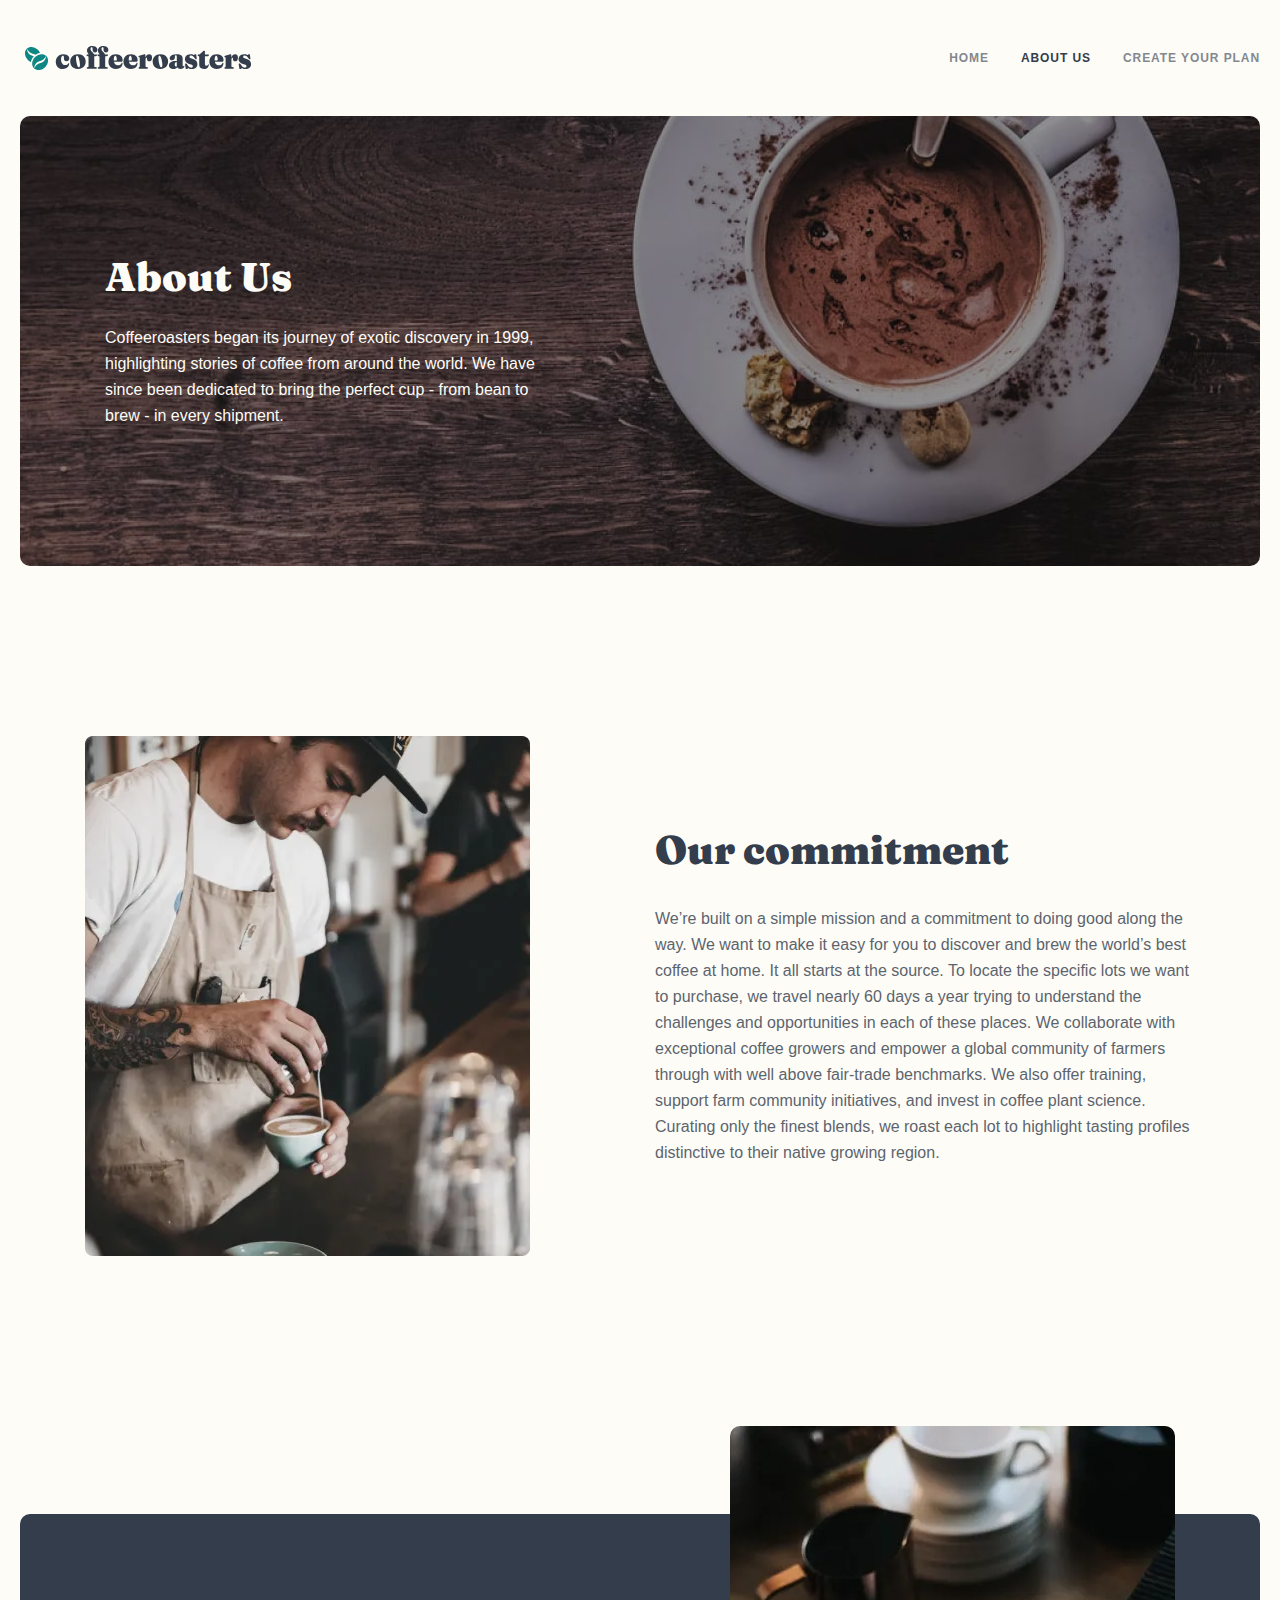
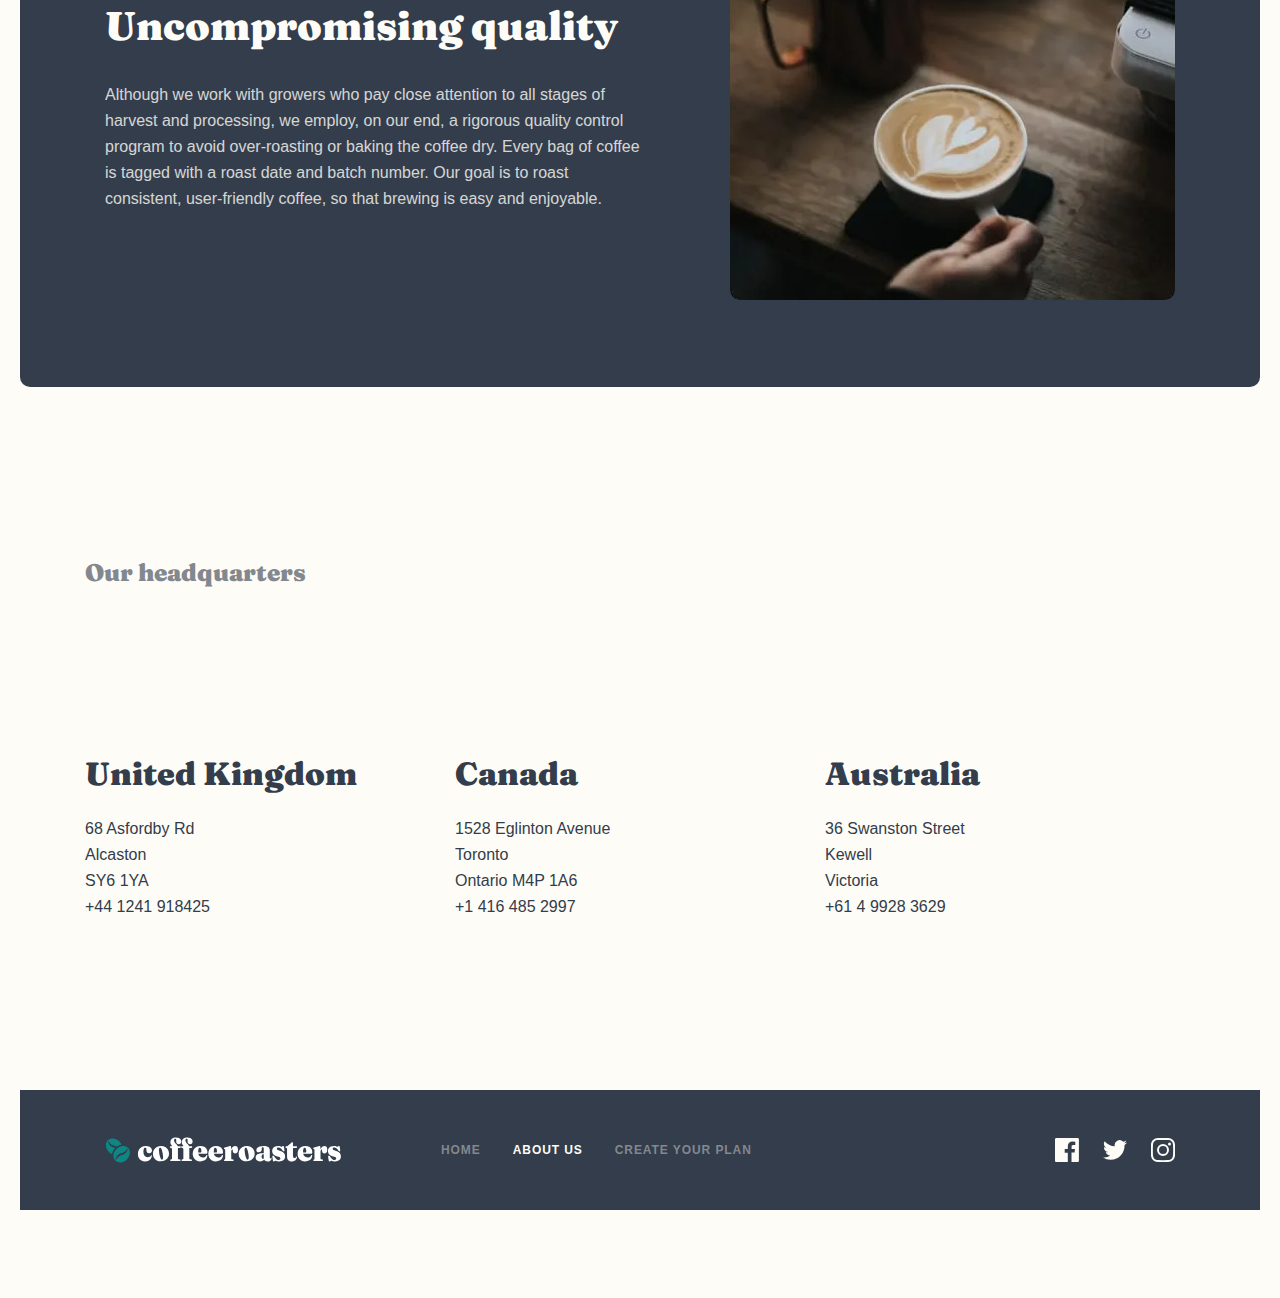
==== commit 787e7f4f: "Create create-hero section" ====
--- a/about.html
+++ b/about.html
@@ -85,7 +85,6 @@
                     srcset="./images/webp/commitment/2x/desktop@2x.webp 2x, ./images/webp/commitment/1x/desktop.webp 1x"
                     >
                     
-                    
                     <source 
                     media="(max-width: 700px)" 
                     srcset="./images/jpg/commitment/2x/mobile@2x.jpg 2x, ./images/jpg/commitment/1x/mobile.jpg 1x"
@@ -129,7 +128,7 @@
                 <picture>
                     <source 
                     type="image/webp"
-                    media="(max-width: 700px)" 
+                    media="(max-width: 660px)" 
                     srcset="./images/webp/quality/2x/mobile@2x.webp 2x, ./images/webp/quality/1x/mobile.webp 1x"
                     >
                     
@@ -146,7 +145,7 @@
                     
                     
                     <source 
-                    media="(max-width: 700px)" 
+                    media="(max-width: 660px)" 
                     srcset="./images/jpg/quality/2x/mobile@2x.jpg 2x, ./images/jpg/quality/1x/mobile.jpg 1x"
                     >
                     
--- a/css/mian.min.css
+++ b/css/mian.min.css
@@ -1,2 +1,2 @@
-@font-face{font-family:"Fraunces";font-weight:900;src:url("../fonts/Fraunces/fraunces-v10-latin-900.woff2") format("woff2"),url("../fonts/Fraunces/fraunces-v10-latin-900.woff") format("woff")}@font-face{font-family:"Barlow";font-weight:400;src:url("../fonts/barlow/barlow-v5-latin-regular.woff2") format("woff2"),url("../fonts/barlow/barlow-v5-latin-regular.woff") format("woff")}@font-face{font-family:"Barlow";font-weight:700;src:url("../fonts/barlow/barlow-v5-latin-700.woff2") format("woff2"),url("../fonts/barlow/barlow-v5-latin-700.woff") format("woff")}html{line-height:1.15;-webkit-text-size-adjust:100%}body{margin:0}main{display:block}h1{font-size:2em;margin:0.67em 0}hr{-webkit-box-sizing:content-box;box-sizing:content-box;height:0;overflow:visible}pre{font-family:monospace, monospace;font-size:1em}a{background-color:transparent}abbr[title]{border-bottom:none;text-decoration:underline;-webkit-text-decoration:underline dotted;text-decoration:underline dotted}b,strong{font-weight:bolder}code,kbd,samp{font-family:monospace, monospace;font-size:1em}small{font-size:80%}sub,sup{font-size:75%;line-height:0;position:relative;vertical-align:baseline}sub{bottom:-0.25em}sup{top:-0.5em}img{border-style:none}button,input,optgroup,select,textarea{font-family:inherit;font-size:100%;line-height:1.15;margin:0}button,input{overflow:visible}button,select{text-transform:none}button,[type="button"],[type="reset"],[type="submit"]{-webkit-appearance:button}button::-moz-focus-inner,[type="button"]::-moz-focus-inner,[type="reset"]::-moz-focus-inner,[type="submit"]::-moz-focus-inner{border-style:none;padding:0}button:-moz-focusring,[type="button"]:-moz-focusring,[type="reset"]:-moz-focusring,[type="submit"]:-moz-focusring{outline:1px dotted ButtonText}fieldset{padding:0.35em 0.75em 0.625em}legend{-webkit-box-sizing:border-box;box-sizing:border-box;color:inherit;display:table;max-width:100%;padding:0;white-space:normal}progress{vertical-align:baseline}textarea{overflow:auto}[type="checkbox"],[type="radio"]{-webkit-box-sizing:border-box;box-sizing:border-box;padding:0}[type="number"]::-webkit-inner-spin-button,[type="number"]::-webkit-outer-spin-button{height:auto}[type="search"]{-webkit-appearance:textfield;outline-offset:-2px}[type="search"]::-webkit-search-decoration{-webkit-appearance:none}::-webkit-file-upload-button{-webkit-appearance:button;font:inherit}details{display:block}summary{display:list-item}template{display:none}[hidden]{display:none}html{height:100%;-webkit-box-sizing:border-box;box-sizing:border-box}*,*::before,*::after{-webkit-box-sizing:inherit;box-sizing:inherit;scroll-behavior:smooth}.visually-hidden{position:absolute;width:1px;height:1px;margin:-1px;padding:0;border:0;clip:rect(0 0 0 0);-webkit-clip-path:inset(50%);clip-path:inset(50%);overflow:hidden;white-space:nowrap}body{height:100%;display:-webkit-box;display:-ms-flexbox;display:flex;-webkit-box-orient:vertical;-webkit-box-direction:normal;-ms-flex-direction:column;flex-direction:column;margin:0;padding:0;font-family:"Barlow","Arial",sans-serif;font-size:16px;line-height:26px;color:#333d4b;background-color:#fefcf7}h1,h2,h3,h4,h5,h6{margin-top:0;font-family:"Fraunces","Arial",sans-serif;font-weight:900}p{margin-top:0}ul,ol{list-style:none;margin:0;padding:0}img{display:block;-o-object-fit:contain;object-fit:contain}main{-webkit-box-flex:1;-ms-flex-positive:1;flex-grow:1}@media only screen and (-webkit-min-device-pixel-ratio: 2), only screen and (min--moz-device-pixel-ratio: 2), only screen and (min-device-pixel-ratio: 2), only screen and (min-resolution: 192dpi), only screen and (min-resolution: 2dppx){.hero__inner{background-image:url("../images/jpg/hero/2x/hero-picture@2x.jpg")}.about-hero__inner{background-image:url("../images/jpg/about-hero/2x/about-bg-image@2x.jpg")}}.container{max-width:1320px;width:100%;margin:0 auto;padding:0 20px}.container--small{max-width:1150px}.header .container{display:-webkit-box;display:-ms-flexbox;display:flex;-webkit-box-pack:justify;-ms-flex-pack:justify;justify-content:space-between;-webkit-box-align:center;-ms-flex-align:center;align-items:center;padding:45px 20px}@media only screen and (max-width: 768px){.header .container{padding-top:40px;padding-bottom:53px}}@media only screen and (max-width: 425px){.header .container{padding-top:32px;padding-bottom:40px}}.footer .container{margin-bottom:88px}.footer__inner{display:-webkit-box;display:-ms-flexbox;display:flex;-webkit-box-align:center;-ms-flex-align:center;align-items:center;padding:47px 85px;background-color:#333d4b}.footer__logo{margin-right:100px}.footer .nav{margin-right:auto}.footer .nav .nav__link:hover{color:#fefcf7}.footer .nav .nav__link--active{color:#fefcf7}@media only screen and (max-width: 1050px){.footer__inner{-webkit-box-pack:justify;-ms-flex-pack:justify;justify-content:space-between}.footer__logo{margin-right:0}.footer .nav{margin-right:0}}@media only screen and (max-width: 950px){.footer__inner{padding:47px 30px}.footer .nav__item+.nav__item{margin-left:16px}}@media only screen and (max-width: 768px){.footer .container{margin-bottom:72px}.footer__inner{-webkit-box-orient:vertical;-webkit-box-direction:normal;-ms-flex-direction:column;flex-direction:column;padding:54px 30px}.footer__logo{margin-bottom:32px}.footer .nav{margin-bottom:65px}.footer .nav__item+.nav__item{margin-left:32px}}@media only screen and (max-width: 425px){.footer__logo{margin-bottom:50px}.footer .nav{margin-bottom:50px}.footer .nav__list{-webkit-box-orient:vertical;-webkit-box-direction:normal;-ms-flex-direction:column;flex-direction:column}.footer .nav__item+.nav__item{margin-left:0}.footer .nav__item{padding:12px 0}.footer .nav__item:first-child{padding-top:0}.footer .nav__item:last-child{padding-bottom:0}}.nav__list{display:-webkit-box;display:-ms-flexbox;display:flex;-webkit-box-align:center;-ms-flex-align:center;align-items:center}.nav__item+.nav__item{margin-left:32px}.nav__link{font-family:"Barlow","Arial",sans-serif;text-decoration:none;font-weight:700;font-size:12px;line-height:15px;letter-spacing:0.923077px;text-transform:uppercase;color:#83888f;-webkit-transition:color 0.25s ease;transition:color 0.25s ease}.nav__link:hover{color:#333d4b}.nav__link--active{color:#333d4b}.nav__burger{display:none;width:16px;height:15px;background-image:url("../images/svg/nav-menu.svg");background-repeat:no-repeat;background-size:contain;background-position:center;cursor:pointer;z-index:1000}@media only screen and (max-width: 768px){.header .nav__list{position:absolute;top:119px;right:0;bottom:0;left:0;z-index:1;display:-webkit-box;display:-ms-flexbox;display:flex;-webkit-box-orient:vertical;-webkit-box-direction:normal;-ms-flex-direction:column;flex-direction:column;-webkit-box-align:center;-ms-flex-align:center;align-items:center;padding:24px 0px;background:-webkit-gradient(linear, left bottom, left top, from(rgba(254,252,247,0)), color-stop(55.94%, #fefcf7));background:linear-gradient(0deg, rgba(254,252,247,0) 0%, #fefcf7 55.94%);opacity:0;overflow:hidden;visibility:hidden;-webkit-transition:opacity 0.25s ease,overflow 0.25s ease,visibility 0.25s ease;transition:opacity 0.25s ease,overflow 0.25s ease,visibility 0.25s ease}.header .nav__list .nav__item{width:100%;display:block;margin-left:0}.header .nav__list .nav__link{display:block;padding:16px 0;font-family:"Fraunces","Arial",sans-serif;font-size:24px;line-height:32px;text-align:center;-webkit-transition:background-color 0.25s ease,color 0.25s ease;transition:background-color 0.25s ease,color 0.25s ease}.header .nav__list .nav__link:hover{background-color:#0e8784;color:#fefcf7}.header--active .nav__list{opacity:1;overflow:visible;visibility:visible}.nav__burger{display:block}.header--active .nav__burger{background-image:url("../images/svg/x.svg")}}@media only screen and (max-width: 425px){.header .nav__list{top:98px}}.hero .container{margin-bottom:260px}.hero__inner{padding:117px 85px;background-image:url("../images/jpg/hero/1x/hero-picture.jpg");background-size:1947px 1298px;background-position:left 0 bottom -170px;color:#fefcf7;border-radius:10px}.hero__heading{max-width:495px;width:100%;margin-bottom:32px;font-size:72px;line-height:72px}.hero__text{max-width:445px;width:100%;margin-bottom:56px;opacity:0.8}@media only screen and (max-width: 1150px){.hero__inner{background-position:right -830px bottom -170px}}@media only screen and (max-width: 1050px){.hero .container{margin-bottom:200px}}@media only screen and (max-width: 768px){.hero__inner{padding:104px 58px;background-size:1284px 854px;background-position:right -600px bottom 0}.hero__heading{max-width:330px;margin-bottom:24px;font-size:48px;line-height:48px}.hero__text{max-width:398px;margin-bottom:40px;font-size:15px;line-height:25px}}@media only screen and (max-width: 524px){.hero__inner{position:relative;padding-left:24px;padding-right:24px;z-index:0}.hero__inner::after{position:absolute;content:"";display:block;top:0;right:0;bottom:0;left:0;z-index:-1;background-color:rgba(0,0,0,0.600551);border-radius:inherit}.hero__heading{margin:0 auto;margin-bottom:24px;text-align:center}.hero__text{margin:0 auto;margin-bottom:40px;text-align:center}.hero__link{margin:0 auto}}@media only screen and (max-width: 425px){.hero__heading{max-width:300px;font-size:40px;line-height:40px}.hero__text{max-width:280px}}@media only screen and (max-width: 425px){.hero__heading{font-size:34px;line-height:40px}}.button{display:block;width:217px;padding:15px;text-decoration:none;font-family:"Fraunces","Arial",sans-serif;font-style:normal;font-weight:900;font-size:18px;line-height:25px;text-align:center;white-space:nowrap;overflow:hidden;text-overflow:ellipsis;color:#fefcf7;background-color:#0e8784;border:none;border-radius:6px;cursor:pointer;-webkit-transition:background-color 0.25s ease;transition:background-color 0.25s ease}.button:hover{background-color:#66D2CF}.button:disabled{background-color:#E2DEDB}.products .container{position:relative;margin-bottom:200px}.products__heading{position:absolute;right:0;left:0;top:-80px;z-index:0;display:block;margin-bottom:0;font-size:150px;line-height:1;white-space:nowrap;text-align:center;text-transform:lowercase;background-color:#83888f;background-image:-webkit-gradient(linear, left top, left bottom, color-stop(-100%, rgba(254,252,247,0.0001)), color-stop(95%, #fefcf7));background-image:linear-gradient(180deg, rgba(254,252,247,0.0001) -100%, #fefcf7 95%);-webkit-background-clip:text;-webkit-text-fill-color:transparent}.products__list{position:relative;display:-webkit-box;display:-ms-flexbox;display:flex;-webkit-box-pack:justify;-ms-flex-pack:justify;justify-content:space-between;max-width:1110px;width:100%;margin:0 auto;z-index:1}.product{width:255px;text-align:center}.product__image{margin-bottom:72px}.product__name{margin-bottom:24px;font-size:24px;line-height:32px;text-transform:capitalize}.product__text{margin-bottom:0}@media only screen and (max-width: 1100px){.products__heading{font-size:120px}}@media only screen and (max-width: 1050px){.products .container{margin-bottom:150px}.products__heading{top:-50px;font-size:96px}.products__list{-webkit-box-orient:vertical;-webkit-box-direction:normal;-ms-flex-direction:column;flex-direction:column}.product{display:-webkit-box;display:-ms-flexbox;display:flex;-webkit-box-pack:center;-ms-flex-pack:center;justify-content:center;-webkit-box-align:center;-ms-flex-align:center;align-items:center;min-width:100%;margin-bottom:32px}.product:last-child{margin-bottom:0}.product__image{margin-right:24px;margin-bottom:0}.product__info{max-width:282px;text-align:left}.product__name{font-size:24px;line-height:32px}.product__text{font-size:15px;line-height:25px}}@media only screen and (max-width: 768px){.products__heading{font-size:96px}}@media only screen and (max-width: 700px){.products__heading{font-size:72px}.product__image{margin-right:0}}@media only screen and (max-width: 550px){.products .container{margin-bottom:120px}.products__heading{font-size:56px}.product{-webkit-box-orient:vertical;-webkit-box-direction:normal;-ms-flex-direction:column;flex-direction:column;margin-bottom:48px}.product__image{width:200px;height:150px;margin-bottom:24px}.product__info{text-align:center}}@media only screen and (max-width: 425px){.products__heading{top:-70px;font-size:40px}}.discovery .container{position:relative;padding-bottom:150px;margin-bottom:200px}.discovery__inner{padding:100px;padding-bottom:317px;text-align:center;color:#fefcf7;background-color:#333d4b;border-radius:10px}.discovery__heading{margin-bottom:32px}.discovery__text{max-width:540px;width:100%;margin:0 auto;margin-bottom:0}.discovery__list{position:absolute;bottom:0%;right:50%;-webkit-transform:translateX(50%);transform:translateX(50%);display:-webkit-box;display:-ms-flexbox;display:flex;-webkit-box-pack:justify;-ms-flex-pack:justify;justify-content:space-between;max-width:1110px;width:100%}.discovery__item{max-width:350px;width:100%;padding:48px;padding-top:72px;text-align:center;color:#fefcf7;background-color:#0e8784;border-radius:8px}.discovery__item__title{margin-bottom:24px;font-size:24px;line-height:32px;white-space:nowrap}.discovery__item__text{margin-bottom:0}.discovery__item::before{content:"";display:block;margin:0 auto;margin-bottom:56px;width:72px;height:72px;background-image:url("../images/svg/discovery/discovery-1.svg");background-repeat:no-repeat;background-size:contain;background-position:center}.discovery__item:nth-child(2)::before{background-image:url("../images/svg/discovery/discovery-2.svg")}.discovery__item:nth-child(3)::before{background-image:url("../images/svg/discovery/discovery-3.svg")}@media only screen and (max-width: 1210px){.discovery__list{max-width:1170px;padding:0 30px}.discovery__item+.discovery__item{margin-left:10px}}@media only screen and (max-width: 998px){.discovery__item{padding-right:24px;padding-left:24px}}@media only screen and (max-width: 861px){.discovery .container{padding-bottom:290px;margin-bottom:150px}.discovery__inner{padding:54px 74px;padding-bottom:370px}.discovery__list{-webkit-box-orient:vertical;-webkit-box-direction:normal;-ms-flex-direction:column;flex-direction:column;max-width:668px;padding:0 44px}.discovery__item{display:-webkit-box;display:-ms-flexbox;display:flex;-webkit-box-pack:justify;-ms-flex-pack:justify;justify-content:space-between;-webkit-box-align:center;-ms-flex-align:center;align-items:center;max-width:100%;padding:41px 70px}.discovery__item::before{min-width:56px;max-width:56px;min-height:56px;max-height:56px;margin:0;margin-right:24px}.discovery__item__title{margin-bottom:16px;text-align:left}.discovery__item__text{max-width:350px;width:100%;font-size:15px;text-align:left;line-height:25px}.discovery__item+.discovery__item{margin-top:24px;margin-left:0}}@media only screen and (max-width: 610px){.discovery__item{padding-left:40px;padding-right:40px}}@media only screen and (max-width: 550px){.discovery .container{padding-bottom:597px;margin-bottom:120px}.discovery__inner{padding:64px 24px;padding-bottom:661px}.discovery__item{-webkit-box-orient:vertical;-webkit-box-direction:normal;-ms-flex-direction:column;flex-direction:column;padding:72px 20px;padding-bottom:51px}.discovery__item::before{min-width:72px;max-width:72px;min-height:72px;max-height:72px;margin:0;margin-bottom:56px}.discovery__item__title{text-align:center;margin-bottom:24px}.discovery__item__text{max-width:255px;text-align:center}}@media only screen and (max-width: 350px){.discovery .container{padding-bottom:593px}.discovery__list{padding:0 40px}.discovery__item{padding-left:10px;padding-right:10px}.discovery__item+.discovery__item{margin-top:20px}}.steps .container{margin-bottom:200px}.steps__heading{margin-bottom:95px;font-size:24px;line-height:32px;color:#83888f}.steps__list{display:-ms-grid;display:grid;-ms-grid-columns:(1fr)[3];grid-template-columns:repeat(3, 1fr);margin-bottom:64px}.step{position:relative;padding-top:82px;padding-right:24px}.step::after{content:"";position:absolute;top:0;left:0;-webkit-transform:translateY(-50%);transform:translateY(-50%);display:block;width:32px;height:32px;border:2px solid #0e8784;border-radius:50%;background-color:#fefcf7}.step::before{content:"";position:absolute;top:0;left:16px;-webkit-transform:translateY(-50%);transform:translateY(-50%);display:block;width:100%;height:2px;background-color:#fdd6ba}.step:last-child::before{content:none}.step__heading{max-width:255px;margin-bottom:42px}.step__heading__count{display:block;margin-bottom:38px;font-size:72px;line-height:72px;color:#fdd6ba}.step__heading__text{display:block;margin-bottom:42px;font-size:32px;line-height:36px}.step__text{max-width:285px;margin-bottom:0}@media only screen and (max-width: 900px){.step__heading{margin-bottom:40px}.step__heading__text{max-width:225px;font-size:28px;line-height:32px}.step__text{font-size:15px;line-height:25px}}@media only screen and (max-width: 768px){.steps .container{margin-bottom:150px}.steps__list{margin-bottom:44px}}@media only screen and (max-width: 590px){.steps .container{margin-bottom:120px}.steps__heading{margin-bottom:80px;text-align:center}.steps__list{-ms-grid-columns:none;grid-template-columns:none;margin-bottom:80px}.step{max-width:330px;margin:0 auto;padding:0;text-align:center}.step::before{content:none}.step::after{content:none}.step+.step{margin-top:56px}.step__heading{margin:0 auto;margin-bottom:24px}.step__heading__count{margin-bottom:24px}.step__heading__text{max-width:none;margin:0 auto}.step__text{max-width:none}.steps__link{margin:0 auto}}.about-hero .container{margin-bottom:170px}.about-hero__inner{padding:137px 85px;color:#fefcf7;background-image:url("../images/jpg/about-hero/1x/about-bg-image.jpg");background-size:1532px 1022px;background-position:left -45px bottom -195px;border-radius:10px}.abdout-hero__heading{margin-bottom:24px;font-size:40px;line-height:48px}.about-hero__text{max-width:445px;width:100%;margin-bottom:0}@media only screen and (max-width: 1000px){.about-hero__inner{background-position:right -520px bottom -195px}}@media only screen and (max-width: 768px){.about-hero .container{margin-bottom:150px}.about-hero__inner{padding:118px 58px;background-size:1211px 808px;background-position:right -490px center}.abdout-hero__heading{margin-bottom:24px;font-size:32px;line-height:40px}.about-hero__text{max-width:400px;font-size:15px;line-height:25px}}@media only screen and (max-width: 550px){.about-hero .container{margin-bottom:120px}.about-hero__inner{padding:110px 24px;padding-bottom:87px}.abdout-hero__heading{font-size:28px;line-height:28px;text-align:center}.about-hero__text{max-width:400px;font-size:15px;line-height:25px;text-align:center;margin:0 auto}}.commitment .container{display:-webkit-box;display:-ms-flexbox;display:flex;-webkit-box-align:center;-ms-flex-align:center;align-items:center;-webkit-box-pack:justify;-ms-flex-pack:justify;justify-content:space-between;margin-bottom:170px}.commitment__info{max-width:540px;width:100%}.commitment__image{margin-right:32px;-webkit-column-break-before:10px;break-before:10px}.commitmet__heading{margin-bottom:32px;font-size:40px;line-height:48px;white-space:nowrap}.commitment__text{margin-bottom:0;opacity:0.8}@media only screen and (max-width: 868px){.commitment .container{-webkit-box-pack:center;-ms-flex-pack:center;justify-content:center;margin-bottom:150px}.commitment__image{width:280px;height:470px;margin-right:70px}.commitment__info{max-width:340px}.commitmet__heading{margin-bottom:30px;font-size:32px;line-height:48px}.commitment__text{margin-bottom:0;font-size:15px;line-height:25px}}@media only screen and (max-width: 700px){.commitment .container{-webkit-box-orient:vertical;-webkit-box-direction:normal;-ms-flex-direction:column;flex-direction:column;margin-bottom:120px}.commitment__image{width:327px;height:400px;margin-right:0;margin-bottom:48px}.commitment__info{text-align:center;max-width:400px}}@media only screen and (max-width: 367px){.commitment__image{width:280px;height:342px}}.quality .container{position:relative;margin-bottom:170px;padding-top:88px}.quality__inner{padding:88px 85px;padding-bottom:175px;background-color:#333d4b;border-radius:10px;color:#fefcf7}.quality__heading{margin-bottom:32px;font-size:40px;line-height:48px}.quality__text{margin-bottom:0;max-width:540px;opacity:0.8}.quality__image{position:absolute;top:0;right:105px;border-radius:10px}@media only screen and (max-width: 1200px){.quality__inner{padding-right:505px;padding-left:40px}.quality__image{right:60px}.quality__text{margin-right:auto}}@media only screen and (max-width: 1100px){.quality .container{margin-bottom:150px;padding-top:160px}.quality__inner{padding:225px 74px;padding-bottom:67px;text-align:center}.quality__image{right:50%;-webkit-transform:translateX(50%);transform:translateX(50%);width:573px;height:320px}.quality__heading{margin-bottom:24px;font-size:32px;line-height:48px}.quality__text{margin:0 auto;font-size:15px;line-height:25px}}@media only screen and (max-width: 660px){.quality .container{margin-bottom:120px;padding-top:78px}.quality__inner{padding:142px 24px;padding-bottom:60px}.quality__image{width:279px;height:156px}.quality__heading{font-size:28px;line-height:28px}.quality__text{max-width:400px}}@media only screen and (max-width: 359px){.quality .container{padding-top:calc(135px / 2)}.quality__inner{padding-top:100px}.quality__image{width:239px;height:135px}.quality__heading{font-size:26px}}.countries .container{margin-bottom:170px}.countries__heading{font-size:24px;line-height:32px;margin-bottom:72px;color:#83888f}.countries__list{display:-ms-grid;display:grid;-ms-grid-columns:(1fr)[3];grid-template-columns:repeat(3, 1fr)}.country__list{margin:0}.country::before{content:"";display:block;width:50px;height:50px;margin-bottom:45px;background-image:url("../images/svg/countries/United-Kingdom.svg");background-repeat:no-repeat;background-size:contain;background-position:0 center}.country:nth-child(2)::before{background-image:url("../images/svg/countries/Canada.svg")}.country:nth-child(3)::before{background-image:url("../images/svg/countries/Australia.svg")}.country__name{margin-bottom:24px;font-family:"Fraunces","Arial",sans-serif;font-size:32px;line-height:36px}.country__info{margin:0}.country__info a{display:block;text-decoration:none;color:inherit}@media only screen and (max-width: 950px){.countries .container{margin-bottom:150px}.country__name{margin-bottom:21px;font-size:24px;line-height:36px}}@media only screen and (max-width: 700px){.countries .container{margin-bottom:120px}.countries__heading{text-align:center}.countries__list{-ms-grid-columns:none;grid-template-columns:none}.country{text-align:center}.country::before{margin:0 auto;margin-bottom:50px}.country+.country{margin-top:80px}.country__name{margin-bottom:21px;font-size:28px;line-height:36px}}.socials{display:-webkit-box;display:-ms-flexbox;display:flex;-webkit-box-align:center;-ms-flex-align:center;align-items:center}.social+.social{margin-left:24px}.social__link{color:#fefcf7;-webkit-transition:color 0.25s ease;transition:color 0.25s ease}.social__link:hover{color:#fdd6ba}.social__image{display:block}
+@font-face{font-family:"Fraunces";font-weight:900;src:url("../fonts/Fraunces/fraunces-v10-latin-900.woff2") format("woff2"),url("../fonts/Fraunces/fraunces-v10-latin-900.woff") format("woff")}@font-face{font-family:"Barlow";font-weight:400;src:url("../fonts/barlow/barlow-v5-latin-regular.woff2") format("woff2"),url("../fonts/barlow/barlow-v5-latin-regular.woff") format("woff")}@font-face{font-family:"Barlow";font-weight:700;src:url("../fonts/barlow/barlow-v5-latin-700.woff2") format("woff2"),url("../fonts/barlow/barlow-v5-latin-700.woff") format("woff")}html{line-height:1.15;-webkit-text-size-adjust:100%}body{margin:0}main{display:block}h1{font-size:2em;margin:0.67em 0}hr{-webkit-box-sizing:content-box;box-sizing:content-box;height:0;overflow:visible}pre{font-family:monospace, monospace;font-size:1em}a{background-color:transparent}abbr[title]{border-bottom:none;text-decoration:underline;-webkit-text-decoration:underline dotted;text-decoration:underline dotted}b,strong{font-weight:bolder}code,kbd,samp{font-family:monospace, monospace;font-size:1em}small{font-size:80%}sub,sup{font-size:75%;line-height:0;position:relative;vertical-align:baseline}sub{bottom:-0.25em}sup{top:-0.5em}img{border-style:none}button,input,optgroup,select,textarea{font-family:inherit;font-size:100%;line-height:1.15;margin:0}button,input{overflow:visible}button,select{text-transform:none}button,[type="button"],[type="reset"],[type="submit"]{-webkit-appearance:button}button::-moz-focus-inner,[type="button"]::-moz-focus-inner,[type="reset"]::-moz-focus-inner,[type="submit"]::-moz-focus-inner{border-style:none;padding:0}button:-moz-focusring,[type="button"]:-moz-focusring,[type="reset"]:-moz-focusring,[type="submit"]:-moz-focusring{outline:1px dotted ButtonText}fieldset{padding:0.35em 0.75em 0.625em}legend{-webkit-box-sizing:border-box;box-sizing:border-box;color:inherit;display:table;max-width:100%;padding:0;white-space:normal}progress{vertical-align:baseline}textarea{overflow:auto}[type="checkbox"],[type="radio"]{-webkit-box-sizing:border-box;box-sizing:border-box;padding:0}[type="number"]::-webkit-inner-spin-button,[type="number"]::-webkit-outer-spin-button{height:auto}[type="search"]{-webkit-appearance:textfield;outline-offset:-2px}[type="search"]::-webkit-search-decoration{-webkit-appearance:none}::-webkit-file-upload-button{-webkit-appearance:button;font:inherit}details{display:block}summary{display:list-item}template{display:none}[hidden]{display:none}html{height:100%;-webkit-box-sizing:border-box;box-sizing:border-box}*,*::before,*::after{-webkit-box-sizing:inherit;box-sizing:inherit;scroll-behavior:smooth}.visually-hidden{position:absolute;width:1px;height:1px;margin:-1px;padding:0;border:0;clip:rect(0 0 0 0);-webkit-clip-path:inset(50%);clip-path:inset(50%);overflow:hidden;white-space:nowrap}body{height:100%;display:-webkit-box;display:-ms-flexbox;display:flex;-webkit-box-orient:vertical;-webkit-box-direction:normal;-ms-flex-direction:column;flex-direction:column;margin:0;padding:0;font-family:"Barlow","Arial",sans-serif;font-size:16px;line-height:26px;color:#333d4b;background-color:#fefcf7}h1,h2,h3,h4,h5,h6{margin-top:0;font-family:"Fraunces","Arial",sans-serif;font-weight:900}p{margin-top:0}ul,ol{list-style:none;margin:0;padding:0}img{display:block;-o-object-fit:contain;object-fit:contain}main{-webkit-box-flex:1;-ms-flex-positive:1;flex-grow:1}@media only screen and (-webkit-min-device-pixel-ratio: 2), only screen and (min--moz-device-pixel-ratio: 2), only screen and (min-device-pixel-ratio: 2), only screen and (min-resolution: 192dpi), only screen and (min-resolution: 2dppx){.hero__inner{background-image:url("../images/jpg/hero/2x/hero-picture@2x.jpg")}.about-hero__inner{background-image:url("../images/jpg/about-hero/2x/about-bg-image@2x.jpg")}.create-hero__inner{background-image:url("../images/jpg/create-hero/2x/create-hero-image@2x.jpg")}}.container{max-width:1320px;width:100%;margin:0 auto;padding:0 20px}.container--small{max-width:1150px}.header .container{display:-webkit-box;display:-ms-flexbox;display:flex;-webkit-box-pack:justify;-ms-flex-pack:justify;justify-content:space-between;-webkit-box-align:center;-ms-flex-align:center;align-items:center;padding:45px 20px}@media only screen and (max-width: 768px){.header .container{padding-top:40px;padding-bottom:53px}}@media only screen and (max-width: 425px){.header .container{padding-top:32px;padding-bottom:40px}}.footer .container{margin-bottom:88px}.footer__inner{display:-webkit-box;display:-ms-flexbox;display:flex;-webkit-box-align:center;-ms-flex-align:center;align-items:center;padding:47px 85px;background-color:#333d4b}.footer__logo{margin-right:100px}.footer .nav{margin-right:auto}.footer .nav .nav__link:hover{color:#fefcf7}.footer .nav .nav__link--active{color:#fefcf7}@media only screen and (max-width: 1050px){.footer__inner{-webkit-box-pack:justify;-ms-flex-pack:justify;justify-content:space-between}.footer__logo{margin-right:0}.footer .nav{margin-right:0}}@media only screen and (max-width: 950px){.footer__inner{padding:47px 30px}.footer .nav__item+.nav__item{margin-left:16px}}@media only screen and (max-width: 768px){.footer .container{margin-bottom:72px}.footer__inner{-webkit-box-orient:vertical;-webkit-box-direction:normal;-ms-flex-direction:column;flex-direction:column;padding:54px 30px}.footer__logo{margin-bottom:32px}.footer .nav{margin-bottom:65px}.footer .nav__item+.nav__item{margin-left:32px}}@media only screen and (max-width: 425px){.footer__logo{margin-bottom:50px}.footer .nav{margin-bottom:50px}.footer .nav__list{-webkit-box-orient:vertical;-webkit-box-direction:normal;-ms-flex-direction:column;flex-direction:column}.footer .nav__item+.nav__item{margin-left:0;margin-top:24px}.footer .nav__link{font-size:12px;line-height:15px}}.nav__list{display:-webkit-box;display:-ms-flexbox;display:flex;-webkit-box-align:center;-ms-flex-align:center;align-items:center}.nav__item+.nav__item{margin-left:32px}.nav__link{display:block;font-family:"Barlow","Arial",sans-serif;text-decoration:none;font-weight:700;font-size:12px;line-height:15px;letter-spacing:0.923077px;text-transform:uppercase;color:#83888f;-webkit-transition:color 0.25s ease;transition:color 0.25s ease}.nav__link:hover{color:#333d4b}.nav__link--active{color:#333d4b}.nav__burger{display:none;width:16px;height:15px;background-image:url("../images/svg/nav-menu.svg");background-repeat:no-repeat;background-size:contain;background-position:center;cursor:pointer;z-index:1000}@media only screen and (max-width: 768px){.header .nav__list{position:absolute;top:119px;right:0;bottom:0;left:0;z-index:1;display:-webkit-box;display:-ms-flexbox;display:flex;-webkit-box-orient:vertical;-webkit-box-direction:normal;-ms-flex-direction:column;flex-direction:column;-webkit-box-align:center;-ms-flex-align:center;align-items:center;padding:24px 0px;background:-webkit-gradient(linear, left bottom, left top, from(rgba(254,252,247,0)), color-stop(55.94%, #fefcf7));background:linear-gradient(0deg, rgba(254,252,247,0) 0%, #fefcf7 55.94%);opacity:0;overflow:hidden;visibility:hidden;-webkit-transition:opacity 0.25s ease,overflow 0.25s ease,visibility 0.25s ease;transition:opacity 0.25s ease,overflow 0.25s ease,visibility 0.25s ease}.header .nav__list .nav__item{width:100%;display:block;margin-left:0}.header .nav__list .nav__link{display:block;padding:16px 0;font-family:"Fraunces","Arial",sans-serif;font-size:24px;line-height:32px;text-align:center;-webkit-transition:background-color 0.25s ease,color 0.25s ease;transition:background-color 0.25s ease,color 0.25s ease}.header .nav__list .nav__link:hover{background-color:#0e8784;color:#fefcf7}.header--active .nav__list{opacity:1;overflow:visible;visibility:visible}.nav__burger{display:block}.header--active .nav__burger{background-image:url("../images/svg/x.svg")}}@media only screen and (max-width: 425px){.header .nav__list{top:98px}}.hero .container{margin-bottom:260px}.hero__inner{padding:117px 85px;background-image:url("../images/jpg/hero/1x/hero-picture.jpg");background-size:1947px 1298px;background-position:left 0 bottom -170px;color:#fefcf7;border-radius:10px}.hero__heading{max-width:495px;width:100%;margin-bottom:32px;font-size:72px;line-height:72px}.hero__text{max-width:445px;width:100%;margin-bottom:56px;opacity:0.8}@media only screen and (max-width: 1150px){.hero__inner{background-position:right -830px bottom -170px}}@media only screen and (max-width: 1050px){.hero .container{margin-bottom:200px}}@media only screen and (max-width: 768px){.hero__inner{padding:104px 58px;background-size:1284px 854px;background-position:right -600px bottom 0}.hero__heading{max-width:330px;margin-bottom:24px;font-size:48px;line-height:48px}.hero__text{max-width:398px;margin-bottom:40px;font-size:15px;line-height:25px}}@media only screen and (max-width: 524px){.hero__inner{position:relative;padding:100px 24px;z-index:0}.hero__inner::after{position:absolute;content:"";display:block;top:0;right:0;bottom:0;left:0;z-index:-1;background-color:rgba(0,0,0,0.600551);border-radius:inherit}.hero__heading{margin:0 auto;margin-bottom:24px;text-align:center}.hero__text{margin:0 auto;margin-bottom:40px;text-align:center}.hero__link{margin:0 auto}}@media only screen and (max-width: 425px){.hero__heading{max-width:300px;font-size:40px;line-height:40px}.hero__text{max-width:280px}}@media only screen and (max-width: 425px){.hero__heading{font-size:34px;line-height:40px}}.button{display:block;width:217px;padding:15px;text-decoration:none;font-family:"Fraunces","Arial",sans-serif;font-style:normal;font-weight:900;font-size:18px;line-height:25px;text-align:center;white-space:nowrap;overflow:hidden;text-overflow:ellipsis;color:#fefcf7;background-color:#0e8784;border:none;border-radius:6px;cursor:pointer;-webkit-transition:background-color 0.25s ease;transition:background-color 0.25s ease}.button:hover{background-color:#66D2CF}.button:disabled{background-color:#E2DEDB}.products .container{position:relative;margin-bottom:200px}.products__heading{position:absolute;right:0;left:0;top:-80px;z-index:0;display:block;margin-bottom:0;font-size:150px;line-height:1;white-space:nowrap;text-align:center;text-transform:lowercase;background-color:#83888f;background-image:-webkit-gradient(linear, left top, left bottom, color-stop(-100%, rgba(254,252,247,0.0001)), color-stop(95%, #fefcf7));background-image:linear-gradient(180deg, rgba(254,252,247,0.0001) -100%, #fefcf7 95%);-webkit-background-clip:text;-webkit-text-fill-color:transparent}.products__list{position:relative;display:-webkit-box;display:-ms-flexbox;display:flex;-webkit-box-pack:justify;-ms-flex-pack:justify;justify-content:space-between;max-width:1110px;width:100%;margin:0 auto;z-index:1}.product{width:255px;text-align:center}.product__image{margin-bottom:72px}.product__name{margin-bottom:24px;font-size:24px;line-height:32px;text-transform:capitalize}.product__text{margin-bottom:0}@media only screen and (max-width: 1100px){.products__heading{font-size:120px}}@media only screen and (max-width: 1050px){.products .container{margin-bottom:150px}.products__heading{top:-50px;font-size:96px}.products__list{-webkit-box-orient:vertical;-webkit-box-direction:normal;-ms-flex-direction:column;flex-direction:column}.product{display:-webkit-box;display:-ms-flexbox;display:flex;-webkit-box-pack:center;-ms-flex-pack:center;justify-content:center;-webkit-box-align:center;-ms-flex-align:center;align-items:center;min-width:100%;margin-bottom:32px}.product:last-child{margin-bottom:0}.product__image{margin-right:24px;margin-bottom:0}.product__info{max-width:282px;text-align:left}.product__name{font-size:24px;line-height:32px}.product__text{font-size:15px;line-height:25px}}@media only screen and (max-width: 768px){.products__heading{font-size:96px}}@media only screen and (max-width: 700px){.products__heading{font-size:72px}.product__image{margin-right:0}}@media only screen and (max-width: 550px){.products .container{margin-bottom:120px}.products__heading{font-size:56px}.product{-webkit-box-orient:vertical;-webkit-box-direction:normal;-ms-flex-direction:column;flex-direction:column;margin-bottom:48px}.product__image{width:200px;height:150px;margin-bottom:24px}.product__info{text-align:center}}@media only screen and (max-width: 425px){.products__heading{top:-70px;font-size:40px}}.discovery .container{position:relative;padding-bottom:150px;margin-bottom:200px}.discovery__inner{padding:100px;padding-bottom:317px;text-align:center;color:#fefcf7;background-color:#333d4b;border-radius:10px}.discovery__heading{margin-bottom:32px}.discovery__text{max-width:540px;width:100%;margin:0 auto;margin-bottom:0}.discovery__list{position:absolute;bottom:0%;right:50%;-webkit-transform:translateX(50%);transform:translateX(50%);display:-webkit-box;display:-ms-flexbox;display:flex;-webkit-box-pack:justify;-ms-flex-pack:justify;justify-content:space-between;max-width:1110px;width:100%}.discovery__item{max-width:350px;width:100%;padding:48px;padding-top:72px;text-align:center;color:#fefcf7;background-color:#0e8784;border-radius:8px}.discovery__item__title{margin-bottom:24px;font-size:24px;line-height:32px;white-space:nowrap}.discovery__item__text{margin-bottom:0}.discovery__item::before{content:"";display:block;margin:0 auto;margin-bottom:56px;width:72px;height:72px;background-image:url("../images/svg/discovery/discovery-1.svg");background-repeat:no-repeat;background-size:contain;background-position:center}.discovery__item:nth-child(2)::before{background-image:url("../images/svg/discovery/discovery-2.svg")}.discovery__item:nth-child(3)::before{background-image:url("../images/svg/discovery/discovery-3.svg")}@media only screen and (max-width: 1210px){.discovery__list{max-width:1170px;padding:0 30px}.discovery__item+.discovery__item{margin-left:10px}}@media only screen and (max-width: 1005px){.discovery__item{padding-right:24px;padding-left:24px}}@media only screen and (max-width: 861px){.discovery .container{padding-bottom:290px;margin-bottom:150px}.discovery__inner{padding:54px 74px;padding-bottom:370px}.discovery__list{-webkit-box-orient:vertical;-webkit-box-direction:normal;-ms-flex-direction:column;flex-direction:column;max-width:668px;padding:0 44px}.discovery__item{display:-webkit-box;display:-ms-flexbox;display:flex;-webkit-box-pack:justify;-ms-flex-pack:justify;justify-content:space-between;-webkit-box-align:center;-ms-flex-align:center;align-items:center;max-width:100%;padding:41px 70px}.discovery__item::before{min-width:56px;max-width:56px;min-height:56px;max-height:56px;margin:0;margin-right:24px}.discovery__item__title{margin-bottom:16px;text-align:left}.discovery__item__text{max-width:350px;width:100%;font-size:15px;text-align:left;line-height:25px}.discovery__item+.discovery__item{margin-top:24px;margin-left:0}}@media only screen and (max-width: 610px){.discovery__item{padding-left:40px;padding-right:40px}}@media only screen and (max-width: 550px){.discovery .container{padding-bottom:597px;margin-bottom:120px}.discovery__inner{padding:64px 24px;padding-bottom:661px}.discovery__item{-webkit-box-orient:vertical;-webkit-box-direction:normal;-ms-flex-direction:column;flex-direction:column;padding:72px 20px;padding-bottom:51px}.discovery__item::before{min-width:72px;max-width:72px;min-height:72px;max-height:72px;margin:0;margin-bottom:56px}.discovery__item__title{text-align:center;margin-bottom:24px}.discovery__item__text{max-width:255px;text-align:center}}@media only screen and (max-width: 350px){.discovery .container{padding-bottom:593px}.discovery__list{padding:0 40px}.discovery__item{padding-left:10px;padding-right:10px}.discovery__item+.discovery__item{margin-top:20px}}.steps .container{margin-bottom:200px}.steps__heading{margin-bottom:95px;font-size:24px;line-height:32px;color:#83888f}.steps__list{display:-ms-grid;display:grid;-ms-grid-columns:(1fr)[3];grid-template-columns:repeat(3, 1fr);margin-bottom:64px}.step{position:relative;padding-top:82px;padding-right:24px}.step::after{content:"";position:absolute;top:0;left:0;-webkit-transform:translateY(-50%);transform:translateY(-50%);display:block;width:32px;height:32px;border:2px solid #0e8784;border-radius:50%;background-color:#fefcf7}.step::before{content:"";position:absolute;top:0;left:16px;-webkit-transform:translateY(-50%);transform:translateY(-50%);display:block;width:100%;height:2px;background-color:#fdd6ba}.step:last-child::before{content:none}.step__heading{max-width:255px;margin-bottom:42px}.step__heading__count{display:block;margin-bottom:38px;font-size:72px;line-height:72px;color:#fdd6ba}.step__heading__text{display:block;margin-bottom:42px;font-size:32px;line-height:36px}.step__text{max-width:285px;margin-bottom:0}@media only screen and (max-width: 900px){.step__heading{margin-bottom:40px}.step__heading__text{max-width:225px;font-size:28px;line-height:32px}.step__text{font-size:15px;line-height:25px}}@media only screen and (max-width: 768px){.steps .container{margin-bottom:150px}.steps__list{margin-bottom:44px}}@media only screen and (max-width: 590px){.steps .container{margin-bottom:120px}.steps__heading{margin-bottom:80px;text-align:center}.steps__list{-ms-grid-columns:none;grid-template-columns:none;margin-bottom:80px}.step{max-width:330px;margin:0 auto;padding:0;text-align:center}.step::before{content:none}.step::after{content:none}.step+.step{margin-top:56px}.step__heading{margin:0 auto;margin-bottom:24px}.step__heading__count{margin-bottom:24px}.step__heading__text{max-width:none;margin:0 auto}.step__text{max-width:none}.steps__link{margin:0 auto}}.about-hero .container{margin-bottom:170px}.about-hero__inner{padding:137px 85px;color:#fefcf7;background-image:url("../images/jpg/about-hero/1x/about-bg-image.jpg");background-size:1532px 1022px;background-position:left -45px bottom -195px;border-radius:10px}.abdout-hero__heading{margin-bottom:24px;font-size:40px;line-height:48px}.about-hero__text{max-width:445px;width:100%;margin-bottom:0}@media only screen and (max-width: 1000px){.about-hero__inner{background-position:right -520px bottom -195px}}@media only screen and (max-width: 768px){.about-hero .container{margin-bottom:150px}.about-hero__inner{padding:118px 58px;background-size:1211px 808px;background-position:right -490px center}.abdout-hero__heading{margin-bottom:24px;font-size:32px;line-height:40px}.about-hero__text{max-width:400px;font-size:15px;line-height:25px}}@media only screen and (max-width: 550px){.about-hero .container{margin-bottom:120px}.about-hero__inner{padding:110px 24px;padding-bottom:87px}.abdout-hero__heading{font-size:28px;line-height:28px;text-align:center}.about-hero__text{max-width:280px;font-size:15px;line-height:25px;text-align:center;margin:0 auto}}.commitment .container{display:-webkit-box;display:-ms-flexbox;display:flex;-webkit-box-align:center;-ms-flex-align:center;align-items:center;-webkit-box-pack:justify;-ms-flex-pack:justify;justify-content:space-between;margin-bottom:170px}.commitment__info{max-width:540px;width:100%}.commitment__image{margin-right:32px;-webkit-column-break-before:10px;break-before:10px}.commitmet__heading{margin-bottom:32px;font-size:40px;line-height:48px;white-space:nowrap}.commitment__text{margin-bottom:0;opacity:0.8}@media only screen and (max-width: 1100px){.commitment .container{-webkit-box-pack:center;-ms-flex-pack:center;justify-content:center;margin-bottom:150px}.commitment__image{width:280px;height:470px;margin-right:70px}.commitment__info{max-width:340px}.commitmet__heading{margin-bottom:30px;font-size:32px;line-height:48px}.commitment__text{margin-bottom:0;font-size:15px;line-height:25px}}@media only screen and (max-width: 700px){.commitment .container{-webkit-box-orient:vertical;-webkit-box-direction:normal;-ms-flex-direction:column;flex-direction:column;margin-bottom:120px}.commitment__image{width:327px;height:400px;margin-right:0;margin-bottom:48px}.commitment__info{text-align:center;max-width:400px}}@media only screen and (max-width: 367px){.commitment__image{width:280px;height:342px}}.quality .container{position:relative;margin-bottom:170px;padding-top:88px}.quality__inner{padding:88px 85px;padding-bottom:175px;background-color:#333d4b;border-radius:10px;color:#fefcf7}.quality__heading{margin-bottom:32px;font-size:40px;line-height:48px}.quality__text{margin-bottom:0;max-width:540px;opacity:0.8}.quality__image{position:absolute;top:0;right:105px;border-radius:10px}@media only screen and (max-width: 1200px){.quality__inner{padding-right:505px;padding-left:40px}.quality__image{right:60px}.quality__text{margin-right:auto}}@media only screen and (max-width: 1100px){.quality .container{margin-bottom:150px;padding-top:160px}.quality__inner{padding:225px 74px;padding-bottom:67px;text-align:center}.quality__image{right:50%;-webkit-transform:translateX(50%);transform:translateX(50%);width:573px;height:320px;-webkit-column-break-before:12px;break-before:12px}.quality__heading{margin-bottom:24px;font-size:32px;line-height:48px}.quality__text{margin:0 auto;font-size:15px;line-height:25px}}@media only screen and (max-width: 660px){.quality .container{margin-bottom:120px;padding-top:78px}.quality__inner{padding:142px 24px;padding-bottom:60px}.quality__image{width:279px;height:156px}.quality__heading{font-size:28px;line-height:28px}.quality__text{max-width:400px}}@media only screen and (max-width: 359px){.quality .container{padding-top:calc(135px / 2)}.quality__inner{padding-top:100px}.quality__image{width:239px;height:135px}.quality__heading{font-size:26px}}.create-hero__inner{padding:134px 85px;color:#fefcf7;background-image:url("../../images/jpg/create-hero/1x/create-hero-image.jpg");background-size:1475px 983px;background-position:0 center;border-radius:10px}.create-hero__heading{margin-bottom:32px;font-size:72px;line-height:72px}.create-hero__text{max-width:445px;width:100%;margin-bottom:0;opacity:0.8}@media only screen and (max-width: 1000px){.create-hero__inner{background-position:0 center;background-position:right -500px center}}@media only screen and (max-width: 768px){.create-hero__inner{background-size:1104px 736px;background-position:0 center}.create-hero__heading{margin-bottom:24px;font-size:48px;line-height:48px}.create-hero__text{font-size:15px;line-height:25px}}.countries .container{margin-bottom:170px}.countries__heading{font-size:24px;line-height:32px;margin-bottom:72px;color:#83888f}.countries__list{display:-ms-grid;display:grid;-ms-grid-columns:(1fr)[3];grid-template-columns:repeat(3, 1fr)}.country__list{margin:0}.country::before{content:"";display:block;width:50px;height:50px;margin-bottom:45px;background-image:url("../images/svg/countries/United-Kingdom.svg");background-repeat:no-repeat;background-size:contain;background-position:0 center}.country:nth-child(2)::before{background-image:url("../images/svg/countries/Canada.svg")}.country:nth-child(3)::before{background-image:url("../images/svg/countries/Australia.svg")}.country__name{margin-bottom:24px;font-family:"Fraunces","Arial",sans-serif;font-size:32px;line-height:36px}.country__info{margin:0}.country__info a{display:block;text-decoration:none;color:inherit}@media only screen and (max-width: 950px){.countries .container{margin-bottom:150px}.country__name{margin-bottom:21px;font-size:24px;line-height:36px}}@media only screen and (max-width: 700px){.countries .container{margin-bottom:120px}.countries__heading{text-align:center}.countries__list{-ms-grid-columns:none;grid-template-columns:none}.country{text-align:center}.country::before{margin:0 auto;margin-bottom:50px}.country+.country{margin-top:80px}.country__name{margin-bottom:21px;font-size:28px;line-height:36px}}.socials{display:-webkit-box;display:-ms-flexbox;display:flex;-webkit-box-align:center;-ms-flex-align:center;align-items:center}.social+.social{margin-left:24px}.social__link{color:#fefcf7;-webkit-transition:color 0.25s ease;transition:color 0.25s ease}.social__link:hover{color:#fdd6ba}.social__image{display:block}
 /*# sourceMappingURL=mian.min.css.map */